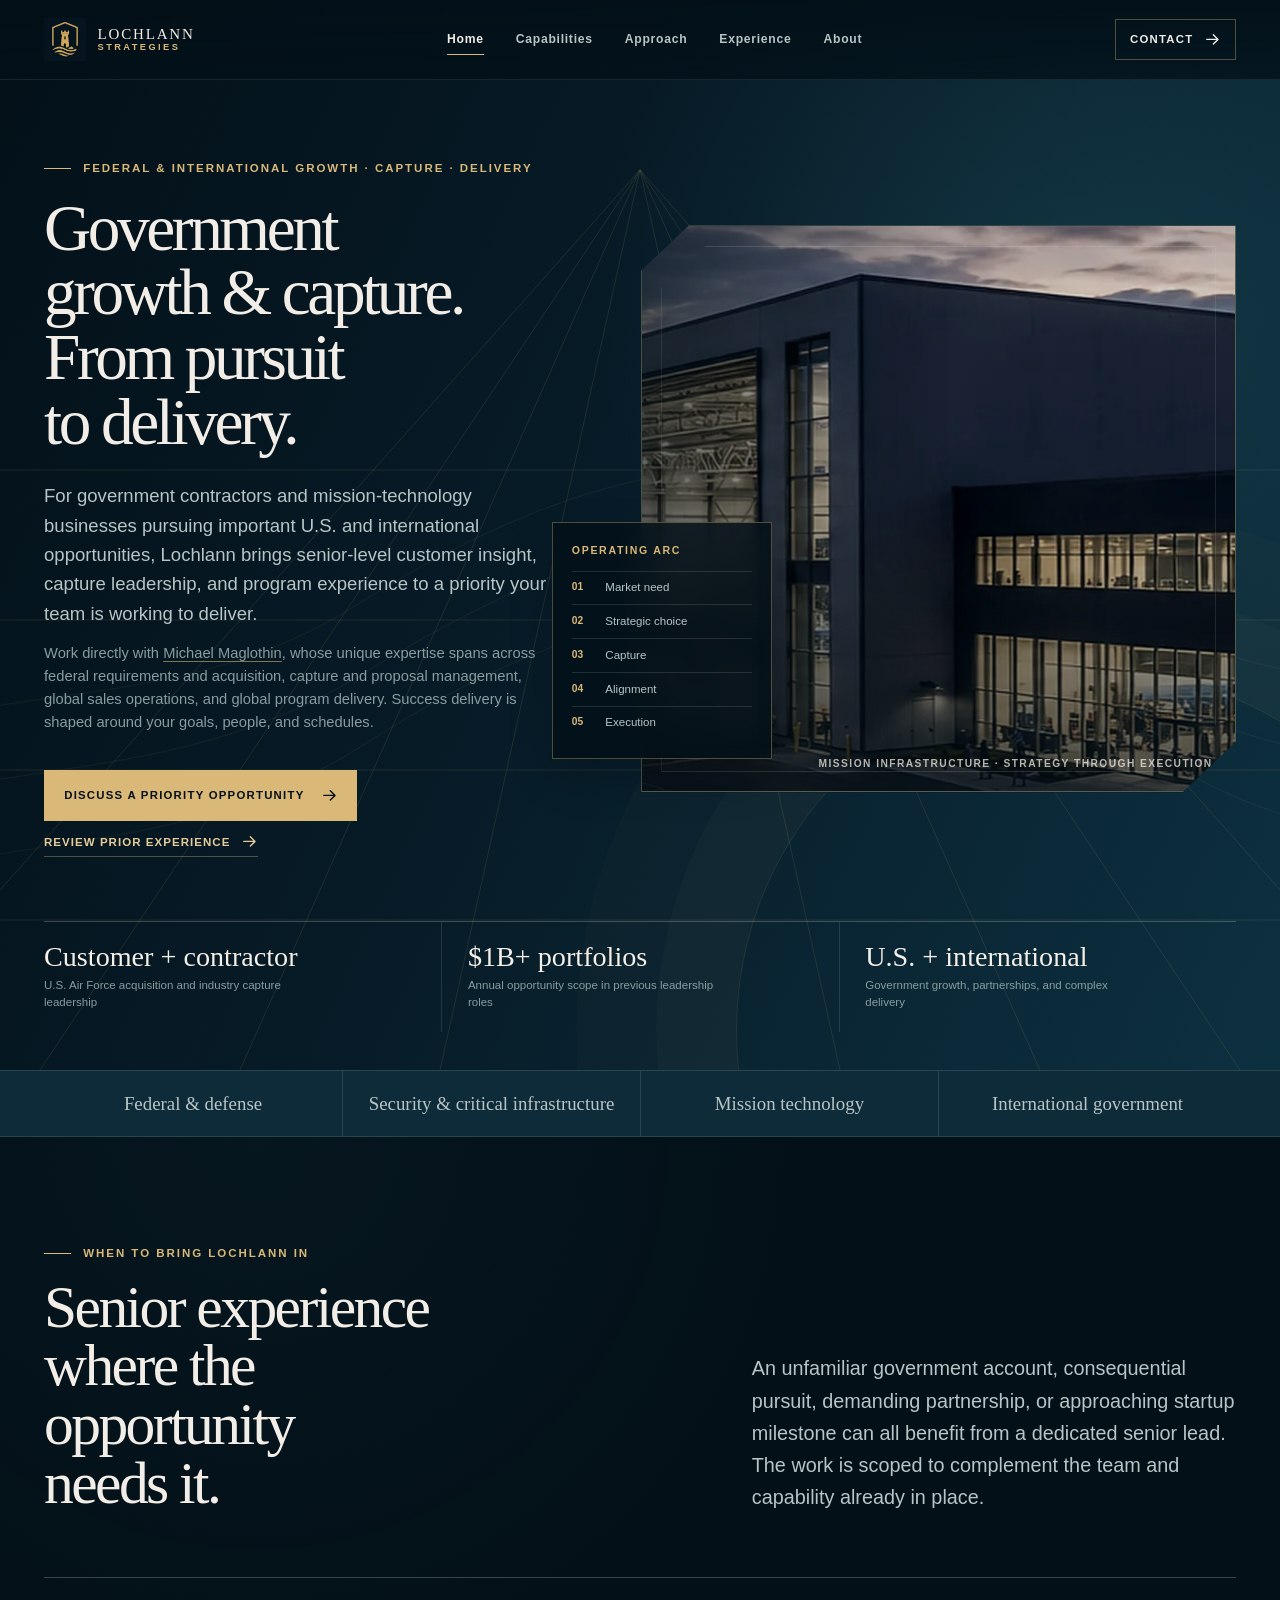
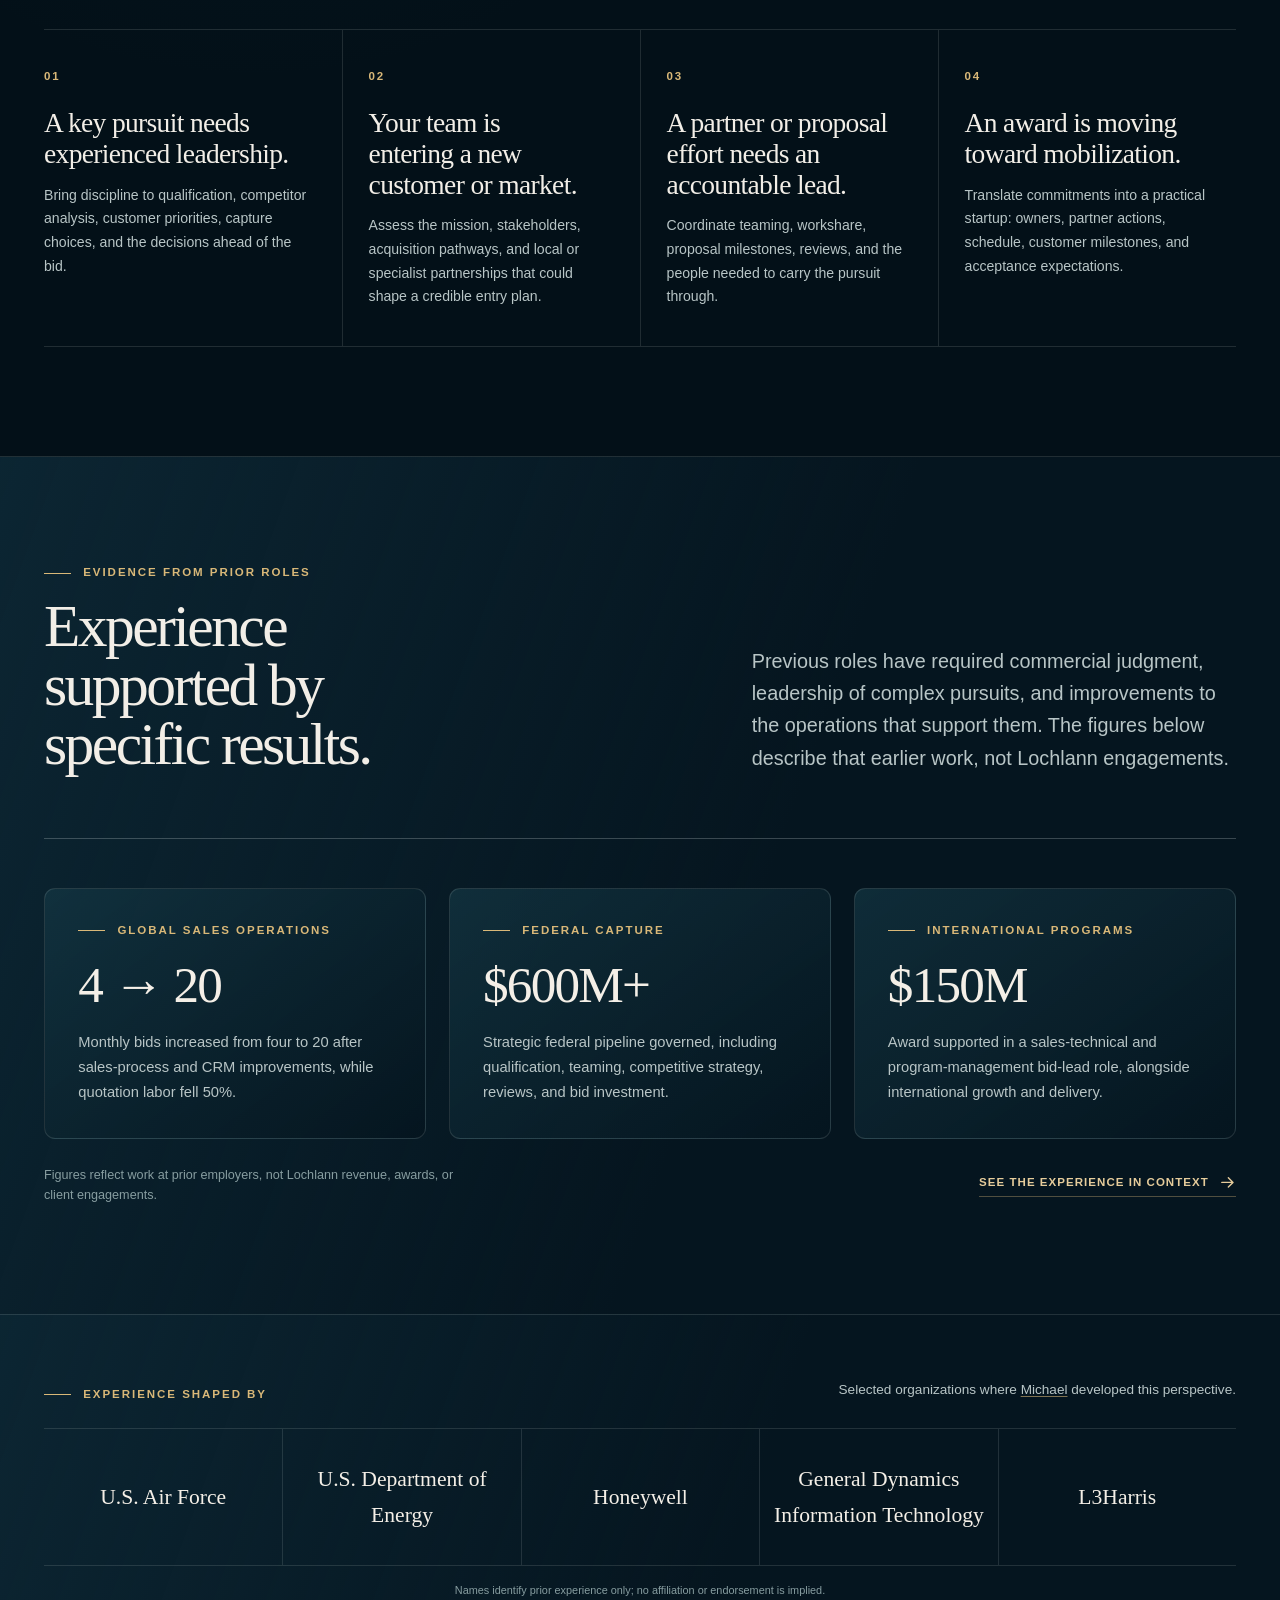
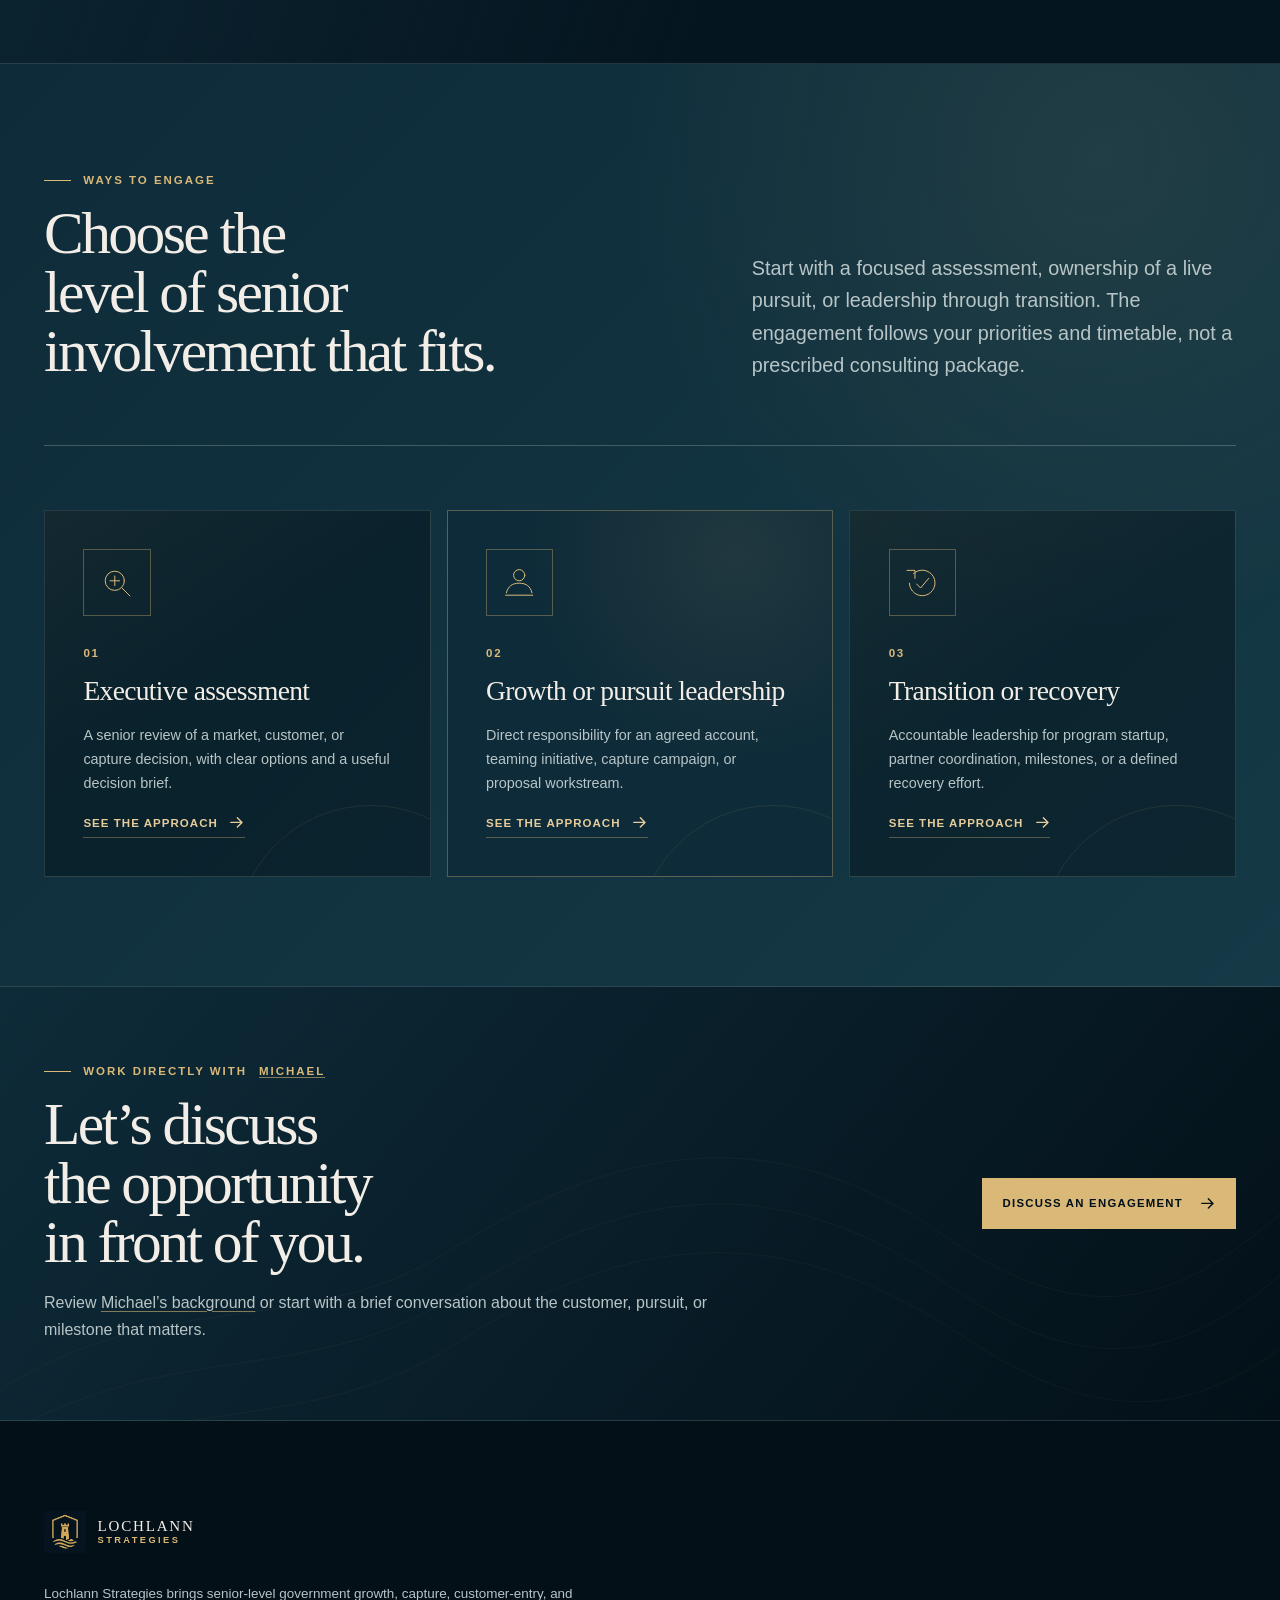
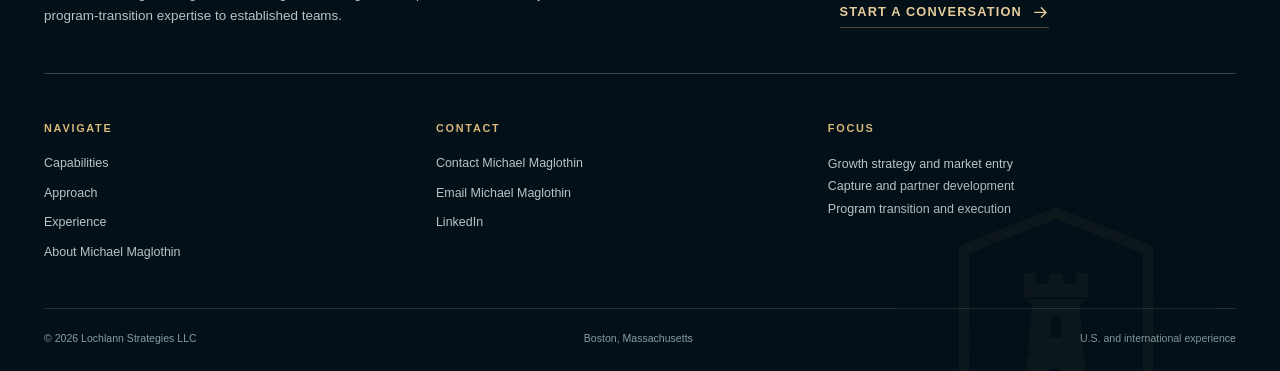
==== index.html @ 937b629e "Update homepage global delivery statement" ====
<!doctype html>
    <html class="no-js" lang="en">
    <head>
      <meta charset="utf-8"/>
      <meta content="width=device-width, initial-scale=1" name="viewport"/>
      <script>document.documentElement.classList.replace('no-js', 'js');</script>
      <title>Government Growth &amp; Capture Leadership | Lochlann Strategies</title>
      <meta content="Senior-level growth, capture, teaming and program-transition leadership for government contractors. Work directly with Michael Maglothin." name="description"/>
      <meta content="index, follow, max-image-preview:large" name="robots"/>
      <meta content="Michael J. Maglothin" name="author"/>
      <meta content="#06131d" name="theme-color"/>
      <meta content="dark" name="color-scheme"/>
      <link href="https://lochlannstrategies.com/" rel="canonical"/>
      <link as="image" href="assets/mission-facility-campus-v16-1.webp" imagesrcset="assets/mission-facility-campus-v17-2-mobile.webp 960w, assets/mission-facility-campus-v16-1.webp 1800w" imagesizes="(max-width: 700px) 100vw, 50vw" rel="preload"/>
      <meta content="website" property="og:type"/>
      <meta content="Lochlann Strategies" property="og:site_name"/>
      <meta content="Government Growth &amp; Capture Leadership | Lochlann Strategies" property="og:title"/>
      <meta content="Senior-level growth, capture, teaming and program-transition leadership for government contractors. Work directly with Michael Maglothin." property="og:description"/>
      <meta content="https://lochlannstrategies.com/" property="og:url"/>
      <meta content="https://lochlannstrategies.com/assets/lochlann-share-preview-v17-2.jpg" property="og:image"/>
      <meta content="Lochlann Strategies brand preview with the message: Choose the right work. Win it. Deliver it." property="og:image:alt"/>
      <meta content="1200" property="og:image:width"/>
      <meta content="630" property="og:image:height"/>

      <meta content="summary_large_image" name="twitter:card"/>
      <meta content="Government Growth &amp; Capture Leadership | Lochlann Strategies" name="twitter:title"/>
      <meta content="Senior-level growth, capture, teaming and program-transition leadership for government contractors. Work directly with Michael Maglothin." name="twitter:description"/>
      <meta content="https://lochlannstrategies.com/assets/lochlann-share-preview-v17-2.jpg" name="twitter:image"/>
      <meta content="Lochlann Strategies brand preview with the message: Choose the right work. Win it. Deliver it." name="twitter:image:alt"/>
      <link href="/assets/lochlann-favicon.ico" rel="icon" sizes="16x16 32x32 48x48 64x64 128x128 256x256" type="image/x-icon"/>
      <link href="/assets/lochlann-favicon-32.png" rel="icon" sizes="32x32" type="image/png"/>
      <link href="/assets/lochlann-favicon.png" rel="icon" sizes="96x96" type="image/png"/>
      <link href="/assets/lochlann-apple-touch-icon.png" rel="apple-touch-icon" sizes="180x180"/>
      <link href="site.webmanifest" rel="manifest"/>
      <link href="assets/lochlann-v17.2.2.css?v=17.2.2" rel="stylesheet"/>
      <link href="assets/lochlann-v17.4.0.css?v=17.4.2" rel="stylesheet"/>
      <link href="assets/lochlann-marketing-audit-20261010.css?v=1" rel="stylesheet"/>
      <script defer src="assets/lochlann-v17.4.0.js?v=17.4.0"></script>
      <script type="application/ld+json">
{
  "@context": "https://schema.org",
  "@graph": [
    {
      "@type": "ProfessionalService",
      "@id": "https://lochlannstrategies.com/#organization",
      "name": "Lochlann Strategies LLC",
      "alternateName": "Lochlann Strategies",
      "description": "Hands-on growth, capture, customer-entry, teaming, and program transition support for federal and international opportunities.",
      "url": "https://lochlannstrategies.com/",
      "logo": {
        "@type": "ImageObject",
        "url": "https://lochlannstrategies.com/assets/lochlann-emblem-dark.png",
        "width": 1024,
        "height": 1024
      },
      "email": "michael@lochlannstrategies.com",
      "founder": {
        "@id": "https://lochlannstrategies.com/about.html#person"
      },
      "address": {
        "@type": "PostalAddress",
        "addressLocality": "Boston",
        "addressRegion": "MA",
        "addressCountry": "US"
      },
      "areaServed": [
        {
          "@type": "Country",
          "name": "United States"
        },
        {
          "@type": "Place",
          "name": "International"
        }
      ],
      "knowsAbout": [
        "Growth strategy and operations",
        "Global sales operations and CRM governance",
        "Federal, defense, and security markets",
        "Capture management",
        "Partnerships and route-to-market",
        "Market and customer entry",
        "Complex program execution",
        "International business and delivery"
      ]
    },
    {
      "@type": "WebSite",
      "@id": "https://lochlannstrategies.com/#website",
      "url": "https://lochlannstrategies.com/",
      "name": "Lochlann Strategies",
      "publisher": {
        "@id": "https://lochlannstrategies.com/#organization"
      },
      "inLanguage": "en-US"
    },
    {
      "@type": "Person",
      "@id": "https://lochlannstrategies.com/about.html#person",
      "name": "Michael J. Maglothin",
      "alternateName": "Michael Maglothin",
      "jobTitle": "Founder & Principal",
      "description": "Government-customer and industry leader in growth strategy, capture, partnerships, global sales operations, and complex-program delivery.",
      "url": "https://lochlannstrategies.com/about.html",
      "worksFor": {
        "@id": "https://lochlannstrategies.com/#organization"
      },
      "sameAs": [
        "https://www.linkedin.com/in/maglothinm"
      ],
      "knowsAbout": [
        "Government requirements and acquisition",
        "Federal growth and capture",
        "Enterprise sales operations",
        "Salesforce and ERP integration",
        "Partner ecosystems",
        "AI-enabled operational technology",
        "Cloud and FedRAMP planning",
        "Complex program execution",
        "International business and delivery"
      ]
    },
    {
      "@type": "WebPage",
      "@id": "https://lochlannstrategies.com/#webpage",
      "url": "https://lochlannstrategies.com/",
      "name": "Government Growth & Capture Leadership | Lochlann Strategies",
      "description": "Senior-level growth, capture, teaming and program-transition leadership for government contractors. Work directly with Michael Maglothin.",
      "isPartOf": {
        "@id": "https://lochlannstrategies.com/#website"
      },
      "about": {
        "@id": "https://lochlannstrategies.com/#organization"
      },
      "dateModified": "2026-10-10T13:58:50Z",
      "inLanguage": "en-US"
    }
  ]
}
      </script>
    </head>
<body class="page-home" data-page="home">
<a class="skip-link" href="#main">Skip to content</a>
<header class="site-header" data-site-header="">
  <div aria-hidden="true" class="scroll-progress" data-scroll-progress=""></div>
  <div class="container header-inner">
    <a aria-label="Lochlann Strategies home" class="brand" href="index.html">
      <img alt="" height="46" src="assets/lochlann-emblem-dark.webp" width="46"/>
      <span class="brand-text"><strong>Lochlann</strong><small>Strategies</small></span>
    </a>
    <nav aria-label="Primary navigation" class="desktop-nav"><a aria-current="page" href="index.html">Home</a><a href="services.html">Capabilities</a><a href="engagements.html">Approach</a><a href="experience.html">Experience</a><a href="about.html">About</a></nav>
    <a class="header-contact" href="contact.html"><span>Contact</span><svg aria-hidden="true" class="icon-arrow" viewBox="0 0 18 18"><path d="M3 9h11M10 4l5 5-5 5"></path></svg></a>
    <button aria-controls="mobile-menu" aria-expanded="false" aria-label="Open navigation" class="menu-toggle" data-menu-toggle="" type="button">
      <span class="menu-line"></span><span class="menu-line"></span>
    </button>
  </div>
</header>
<div aria-label="Site navigation" aria-modal="true" class="mobile-drawer" data-mobile-menu="" hidden="" id="mobile-menu" role="dialog">
  <div class="container mobile-drawer-inner">
    <p class="mobile-kicker">Growth strategy · Capture · Execution</p>
    <nav aria-label="Mobile navigation" class="mobile-nav"><a aria-current="page" href="index.html"><span class="mobile-nav-index">01</span><span>Home</span><svg aria-hidden="true" class="icon-arrow" viewBox="0 0 18 18"><path d="M3 9h11M10 4l5 5-5 5"></path></svg></a><a href="services.html"><span class="mobile-nav-index">02</span><span>Capabilities</span><svg aria-hidden="true" class="icon-arrow" viewBox="0 0 18 18"><path d="M3 9h11M10 4l5 5-5 5"></path></svg></a><a href="engagements.html"><span class="mobile-nav-index">03</span><span>Approach</span><svg aria-hidden="true" class="icon-arrow" viewBox="0 0 18 18"><path d="M3 9h11M10 4l5 5-5 5"></path></svg></a><a href="experience.html"><span class="mobile-nav-index">04</span><span>Experience</span><svg aria-hidden="true" class="icon-arrow" viewBox="0 0 18 18"><path d="M3 9h11M10 4l5 5-5 5"></path></svg></a><a href="about.html"><span class="mobile-nav-index">05</span><span>About</span><svg aria-hidden="true" class="icon-arrow" viewBox="0 0 18 18"><path d="M3 9h11M10 4l5 5-5 5"></path></svg></a><a href="contact.html"><span class="mobile-nav-index">06</span><span>Contact</span><svg aria-hidden="true" class="icon-arrow" viewBox="0 0 18 18"><path d="M3 9h11M10 4l5 5-5 5"></path></svg></a></nav>
    <div class="mobile-contact">
      <a href="mailto:michael@lochlannstrategies.com">michael@lochlannstrategies.com</a>
      <span>Boston, Massachusetts</span>
    </div>
  </div>
</div>
<main id="main">
  <section class="hero-home">
    <div aria-hidden="true" class="hero-grid-field"></div>
    <div aria-hidden="true" class="hero-contours"></div>
    <div class="container hero-home-inner">
      <div class="hero-home-copy" data-reveal="">
        <p class="eyebrow">Federal &amp; international growth · Capture · Delivery</p>
        <h1>Government growth &amp; capture.<span>From pursuit to delivery.</span></h1>
        <p class="hero-lead">For government contractors and mission-technology businesses pursuing important U.S. and international opportunities, Lochlann brings senior-level customer insight, capture leadership, and program experience to a priority your team is working to deliver.</p>
        <p class="hero-principal">Work directly with <a class="person-mention" href="about.html">Michael Maglothin</a>, whose unique expertise spans across federal requirements and acquisition, capture and proposal management, global sales operations, and global program delivery. Success delivery is shaped around your goals, people, and schedules.</p>
        <div class="hero-actions"><a class="button" href="contact.html"><span>Discuss a priority opportunity</span><svg aria-hidden="true" class="icon-arrow" viewBox="0 0 18 18"><path d="M3 9h11M10 4l5 5-5 5"></path></svg></a><a class="text-link" href="experience.html">Review prior experience <svg aria-hidden="true" class="icon-arrow" viewBox="0 0 18 18"><path d="M3 9h11M10 4l5 5-5 5"></path></svg></a></div>
      </div>
      <div class="hero-visual" data-hero-visual="" data-reveal="right">
        <figure class="hero-image-frame">
          <img alt="Secure mission facility campus at dusk" decoding="async" fetchpriority="high" height="1125" sizes="(max-width: 700px) 100vw, 50vw" src="assets/mission-facility-campus-v16-1.webp" srcset="assets/mission-facility-campus-v17-2-mobile.webp 960w, assets/mission-facility-campus-v16-1.webp 1800w" width="1800"/>
          <div aria-hidden="true" class="hero-image-wash"></div>
          <figcaption>Mission infrastructure · strategy through execution</figcaption>
        </figure>
        <aside aria-label="Operating arc" class="operating-arc"><p>Operating arc</p><ol><li><span>01</span>Market need</li><li><span>02</span>Strategic choice</li><li><span>03</span>Capture</li><li><span>04</span>Alignment</li><li><span>05</span>Execution</li></ol></aside>
      </div>
      <div aria-label="Selected prior-role experience" class="hero-proof-strip" data-reveal="">
        <article><strong>Customer + contractor</strong><span>U.S. Air Force acquisition and industry capture leadership</span></article>
        <article><strong>$1B+ portfolios</strong><span>Annual opportunity scope in previous leadership roles</span></article>
        <article><strong>U.S. + international</strong><span>Government growth, partnerships, and complex delivery</span></article>
      </div>
    </div>
  </section>

  <section aria-label="Relevant markets" class="orientation-band"><div class="container"><span>Federal &amp; defense</span><span>Security &amp; critical infrastructure</span><span>Mission technology</span><span>International government</span></div></section>

  <section class="section operating-section surface-deep">
    <div class="container">
      <div class="section-intro" data-reveal=""><div><p class="eyebrow">When to bring Lochlann in</p><h2>Senior experience where the opportunity needs it.</h2></div><p class="lead">An unfamiliar government account, consequential pursuit, demanding partnership, or approaching startup milestone can all benefit from a dedicated senior lead. The work is scoped to complement the team and capability already in place.</p></div>
      <div class="operating-steps">
        <article data-reveal=""><span class="index">01</span><h3>A key pursuit needs experienced leadership.</h3><p>Bring discipline to qualification, competitor analysis, customer priorities, capture choices, and the decisions ahead of the bid.</p></article>
        <article data-reveal=""><span class="index">02</span><h3>Your team is entering a new customer or market.</h3><p>Assess the mission, stakeholders, acquisition pathways, and local or specialist partnerships that could shape a credible entry plan.</p></article>
        <article data-reveal=""><span class="index">03</span><h3>A partner or proposal effort needs an accountable lead.</h3><p>Coordinate teaming, workshare, proposal milestones, reviews, and the people needed to carry the pursuit through.</p></article>
        <article data-reveal=""><span class="index">04</span><h3>An award is moving toward mobilization.</h3><p>Translate commitments into a practical startup: owners, partner actions, schedule, customer milestones, and acceptance expectations.</p></article>
      </div>
    </div>
  </section>

  


  <section class="section home-evidence-section surface-ink" aria-labelledby="home-evidence-heading">
    <div class="container">
      <div class="section-intro" data-reveal="">
        <div><p class="eyebrow">Evidence from prior roles</p><h2 id="home-evidence-heading">Experience supported by specific results.</h2></div>
        <p class="lead">Previous roles have required commercial judgment, leadership of complex pursuits, and improvements to the operations that support them. The figures below describe that earlier work, not Lochlann engagements.</p>
      </div>
      <div class="home-evidence-grid">
        <article class="home-evidence-card" data-reveal=""><p class="eyebrow">Global sales operations</p><strong>4 → 20</strong><p>Monthly bids increased from four to 20 after sales-process and CRM improvements, while quotation labor fell 50%.</p></article>
        <article class="home-evidence-card" data-reveal=""><p class="eyebrow">Federal capture</p><strong>$600M+</strong><p>Strategic federal pipeline governed, including qualification, teaming, competitive strategy, reviews, and bid investment.</p></article>
        <article class="home-evidence-card" data-reveal=""><p class="eyebrow">International programs</p><strong>$150M</strong><p>Award supported in a sales-technical and program-management bid-lead role, alongside international growth and delivery.</p></article>
      </div>
      <div class="home-evidence-footer"><p class="home-evidence-note">Figures reflect work at prior employers, not Lochlann revenue, awards, or client engagements.</p><a class="text-link" href="experience.html#career-evidence">See the experience in context <svg aria-hidden="true" class="icon-arrow" viewBox="0 0 18 18"><path d="M3 9h11M10 4l5 5-5 5"></path></svg></a></div>
    </div>
  </section>

  <section class="credential-section surface-ink">
    <div class="container" data-reveal=""><div class="credential-heading"><p class="eyebrow">Experience shaped by</p><p>Selected organizations where <a class="person-mention" href="about.html">Michael</a> developed this perspective.</p></div><ul aria-label="Selected organizations from Michael Maglothin’s experience" class="credential-list"><li>U.S. Air Force</li><li>U.S. Department of Energy</li><li>Honeywell</li><li>General Dynamics Information Technology</li><li>L3Harris</li></ul><p class="credential-note">Names identify prior experience only; no affiliation or endorsement is implied.</p></div>
  </section>

  <section class="section surface-slate">
    <div class="container">
      <div class="section-intro section-intro-wide" data-reveal=""><div><p class="eyebrow">Ways to engage</p><h2>Choose the level of senior involvement that fits.</h2></div><p class="lead">Start with a focused assessment, ownership of a live pursuit, or leadership through transition. The engagement follows your priorities and timetable, not a prescribed consulting package.</p></div>
      <div class="engagement-card-grid">
        <article class="engagement-card" data-reveal=""><div class="engagement-icon"><svg aria-hidden="true" viewBox="0 0 48 48"><circle cx="21" cy="21" r="12"></circle><path d="M30 30l10 10M15 21h12M21 15v12"></path></svg></div><span class="index">01</span><h3>Executive assessment</h3><p>A senior review of a market, customer, or capture decision, with clear options and a useful decision brief.</p><a class="text-link" href="engagements.html#engagement-modes">See the approach <svg aria-hidden="true" class="icon-arrow" viewBox="0 0 18 18"><path d="M3 9h11M10 4l5 5-5 5"></path></svg></a></article>
        <article class="engagement-card engagement-card-featured" data-reveal=""><div class="engagement-icon"><svg aria-hidden="true" viewBox="0 0 48 48"><path d="M8 36c2-8 7-12 16-12s14 4 16 12"></path><circle cx="24" cy="14" r="7"></circle><path d="M7 39h34"></path></svg></div><span class="index">02</span><h3>Growth or pursuit leadership</h3><p>Direct responsibility for an agreed account, teaming initiative, capture campaign, or proposal workstream.</p><a class="text-link" href="engagements.html#engagement-modes">See the approach <svg aria-hidden="true" class="icon-arrow" viewBox="0 0 18 18"><path d="M3 9h11M10 4l5 5-5 5"></path></svg></a></article>
        <article class="engagement-card" data-reveal=""><div class="engagement-icon"><svg aria-hidden="true" viewBox="0 0 48 48"><path d="M8 24a16 16 0 1 0 5-12"></path><path d="M5 8h10v10"></path><path d="M17 25l5 5 10-12"></path></svg></div><span class="index">03</span><h3>Transition or recovery</h3><p>Accountable leadership for program startup, partner coordination, milestones, or a defined recovery effort.</p><a class="text-link" href="engagements.html#engagement-modes">See the approach <svg aria-hidden="true" class="icon-arrow" viewBox="0 0 18 18"><path d="M3 9h11M10 4l5 5-5 5"></path></svg></a></article>
      </div>
    </div>
  </section>

  <section class="cta cta-cinematic"><div aria-hidden="true" class="cta-contours"></div><div class="container cta-inner" data-reveal=""><div><p class="eyebrow">Work directly with <a class="person-mention" href="about.html">Michael</a></p><h2>Let’s discuss the opportunity in front of you.</h2><p>Review <a class="person-mention" href="about.html#executive-background">Michael’s background</a> or start with a brief conversation about the customer, pursuit, or milestone that matters.</p></div><a class="button" href="contact.html"><span>Discuss an engagement</span><svg aria-hidden="true" class="icon-arrow" viewBox="0 0 18 18"><path d="M3 9h11M10 4l5 5-5 5"></path></svg></a></div></section>
</main>
<footer class="site-footer">
  <div aria-hidden="true" class="footer-watermark"><img alt="" height="320" src="assets/lochlann-emblem-dark.webp" width="320"/></div>
  <div class="container">
    <div class="footer-top">
      <div class="footer-intro">
        <a aria-label="Lochlann Strategies home" class="brand" href="index.html"><img alt="" height="46" src="assets/lochlann-emblem-dark.webp" width="46"/><span class="brand-text"><strong>Lochlann</strong><small>Strategies</small></span></a>
        <p>Lochlann Strategies brings senior-level government growth, capture, customer-entry, and program-transition expertise to established teams.</p>
      </div>
      <a class="text-link text-link-large" href="contact.html">Start a conversation <svg aria-hidden="true" class="icon-arrow" viewBox="0 0 18 18"><path d="M3 9h11M10 4l5 5-5 5"></path></svg></a>
    </div>
    <div class="footer-grid">
      <div><p class="footer-heading">Navigate</p><nav aria-label="Footer navigation" class="footer-nav"><a href="services.html">Capabilities</a><a href="engagements.html">Approach</a><a href="experience.html">Experience</a><a href="about.html">About Michael Maglothin</a></nav></div>
      <div><p class="footer-heading">Contact</p><nav aria-label="Contact links" class="footer-nav"><a href="contact.html">Contact Michael Maglothin</a><a href="mailto:michael@lochlannstrategies.com">Email Michael Maglothin</a><a href="https://www.linkedin.com/in/maglothinm" rel="noopener noreferrer">LinkedIn</a></nav></div>
      <div class="footer-positioning"><p class="footer-heading">Focus</p><p>Growth strategy and market entry<br/>Capture and partner development<br/>Program transition and execution</p></div>
    </div>
    <div class="footer-bottom"><span>© <span data-current-year="">2026</span> Lochlann Strategies LLC</span><span>Boston, Massachusetts</span><span>U.S. and international experience</span></div>
  </div>
</footer>

</body>
</html>
---- assets/lochlann-v17.2.2.css ----
/* ==========================================================================
   Lochlann Strategies — v17.2.2
   Company-first Home hero hierarchy, more concise principal proof, and tighter
   mobile entry spacing on the v17.2.1 value-filter baseline.
   ========================================================================== */

/* --------------------------------------------------------------------------
   1. Design tokens
   -------------------------------------------------------------------------- */
:root {
  color-scheme: dark;

  --ink-1000: #031018;
  --ink-975: #05151f;
  --navy-950: #071c28;
  --navy-925: #0a2330;
  --navy-900: #0e2b39;
  --navy-850: #153946;
  --slate-800: #1b4652;
  --slate-700: #285762;

  --gold-700: #a9824b;
  --gold-600: #c29b60;
  --gold-500: #d9b878;
  --gold-400: #e6cc9b;

  --ivory: #f4efe7;
  --text: #f2eee7;
  --muted: #b8c5c6;
  --muted-2: #879da0;

  --line: rgba(226, 235, 232, 0.13);
  --line-strong: rgba(226, 235, 232, 0.24);
  --gold-line: rgba(217, 184, 120, 0.36);

  --display: "Iowan Old Style", "Palatino Linotype", Palatino, Georgia, serif;
  --body: -apple-system, BlinkMacSystemFont, "Segoe UI", Helvetica, Arial, sans-serif;

  --container: 80rem;
  --gutter: clamp(1.25rem, 4vw, 2.75rem);
  --header-height: 5rem;
  --section-space: clamp(5rem, 8.5vw, 8.75rem);
  --section-space-small: clamp(3.8rem, 6vw, 6rem);

  --radius-small: 0.35rem;
  --radius: 0.7rem;
  --radius-large: 1.15rem;

  --shadow-small: 0 18px 40px rgba(0, 0, 0, 0.2);
  --shadow: 0 35px 90px rgba(0, 0, 0, 0.36);
  --ease-out: cubic-bezier(0.22, 1, 0.36, 1);
  --transition: 220ms var(--ease-out);
}

/* --------------------------------------------------------------------------
   2. Base, reset, and typography
   -------------------------------------------------------------------------- */
*,
*::before,
*::after {
  box-sizing: border-box;
}

html {
  min-width: 0;
  overflow-x: hidden;
  scroll-behavior: smooth;
  scroll-padding-top: calc(var(--header-height) + 1rem);
  -webkit-text-size-adjust: 100%;
}

body {
  margin: 0;
  min-width: 0;
  overflow-x: hidden;
  background:
    radial-gradient(circle at 75% 10%, rgba(39, 87, 98, 0.13), transparent 34rem),
    var(--ink-1000);
  color: var(--text);
  font-family: var(--body);
  font-size: 1rem;
  line-height: 1.68;
  text-rendering: optimizeLegibility;
  -webkit-font-smoothing: antialiased;
}

body.menu-open {
  overflow: hidden;
}

main {
  display: block;
  min-width: 0;
}

img,
svg,
picture {
  display: block;
  max-width: 100%;
}

img,
svg {
  height: auto;
}

figure,
blockquote,
p,
ul,
ol,
dl {
  margin: 0;
}

ul,
ol {
  padding: 0;
}

a {
  color: inherit;
}

button,
input,
textarea,
select {
  font: inherit;
}

button {
  color: inherit;
}

h1,
h2,
h3,
h4 {
  margin: 0;
  color: var(--text);
  font-family: var(--display);
  font-weight: 500;
  text-wrap: balance;
}

h1 {
  font-size: clamp(3.65rem, 7.1vw, 7.4rem);
  line-height: 0.92;
  letter-spacing: -0.052em;
}

h2 {
  font-size: clamp(2.55rem, 4.65vw, 4.8rem);
  line-height: 0.99;
  letter-spacing: -0.043em;
}

h3 {
  font-size: clamp(1.45rem, 2.15vw, 2rem);
  line-height: 1.12;
  letter-spacing: -0.024em;
}

::selection {
  background: var(--gold-400);
  color: var(--ink-1000);
}

:focus-visible {
  outline: 3px solid var(--gold-500);
  outline-offset: 4px;
}

[hidden] {
  display: none !important;
}

.container {
  width: min(var(--container), calc(100% - (2 * var(--gutter))));
  min-width: 0;
  margin-inline: auto;
}

.eyebrow {
  display: flex;
  align-items: center;
  gap: 0.75rem;
  color: var(--gold-500);
  font-size: 0.72rem;
  font-weight: 800;
  letter-spacing: 0.17em;
  line-height: 1.35;
  text-transform: uppercase;
}

.eyebrow::before {
  width: 1.7rem;
  height: 1px;
  flex: 0 0 auto;
  background: currentColor;
  content: "";
}

.lead {
  color: var(--muted);
  font-size: clamp(1.1rem, 1.55vw, 1.32rem);
  line-height: 1.62;
}

.small-note {
  color: var(--muted-2);
  font-size: 0.78rem;
  line-height: 1.55;
}

.index {
  color: var(--gold-500);
  font-size: 0.72rem;
  font-weight: 800;
  letter-spacing: 0.15em;
  line-height: 1;
}

.card-kicker {
  color: var(--gold-500);
  font-size: 0.72rem;
  font-weight: 780;
  letter-spacing: 0.14em;
  text-transform: uppercase;
}

.skip-link {
  position: fixed;
  z-index: 1000;
  top: 0.7rem;
  left: 0.7rem;
  transform: translateY(-170%);
  padding: 0.75rem 1rem;
  background: var(--ivory);
  color: var(--ink-1000);
  font-size: 0.82rem;
  font-weight: 800;
  text-decoration: none;
  transition: transform var(--transition);
}

.skip-link:focus {
  transform: translateY(0);
}

/* --------------------------------------------------------------------------
   3. Fixed header and navigation
   -------------------------------------------------------------------------- */
.site-header {
  position: fixed;
  z-index: 900;
  inset: 0 0 auto;
  height: var(--header-height);
  border-bottom: 1px solid rgba(226, 235, 232, 0.1);
  background: linear-gradient(180deg, rgba(3, 16, 24, 0.94), rgba(3, 16, 24, 0.76));
  backdrop-filter: blur(18px) saturate(1.15);
  -webkit-backdrop-filter: blur(18px) saturate(1.15);
  transition:
    background 260ms ease,
    box-shadow 260ms ease,
    border-color 260ms ease;
}

.site-header.is-scrolled,
body.menu-open .site-header {
  border-bottom-color: var(--line);
  background: rgba(3, 16, 24, 0.94);
  box-shadow: 0 12px 35px rgba(0, 0, 0, 0.24);
}

.scroll-progress {
  position: absolute;
  z-index: 2;
  top: 0;
  left: 0;
  width: var(--scroll-progress, 0%);
  height: 2px;
  background: linear-gradient(90deg, var(--gold-700), var(--gold-400));
  pointer-events: none;
}

.header-inner {
  display: grid;
  grid-template-columns: auto 1fr auto;
  gap: clamp(1.3rem, 3vw, 3rem);
  align-items: center;
  height: 100%;
}

.brand {
  display: inline-flex;
  min-width: 0;
  align-items: center;
  gap: 0.7rem;
  color: var(--text);
  text-decoration: none;
}

.brand img {
  width: 2.65rem;
  height: 2.65rem;
  object-fit: contain;
  transition: transform 420ms var(--ease-out);
}

.brand:hover img {
  transform: rotate(-4deg) scale(1.045);
}

.brand-text {
  display: grid;
  gap: 0.08rem;
  line-height: 1;
  text-transform: uppercase;
}

.brand-text strong {
  font-family: var(--display);
  font-size: 0.94rem;
  font-weight: 500;
  letter-spacing: 0.12em;
}

.brand-text small {
  color: var(--gold-500);
  font-size: 0.64rem;
  font-weight: 760;
  letter-spacing: 0.26em;
}

.desktop-nav {
  display: flex;
  justify-self: center;
  align-items: center;
  gap: clamp(1.05rem, 2.5vw, 2.25rem);
}

.desktop-nav a {
  position: relative;
  padding-block: 0.55rem;
  color: var(--muted);
  font-size: 0.76rem;
  font-weight: 690;
  letter-spacing: 0.06em;
  text-decoration: none;
  transition: color var(--transition);
}

.desktop-nav a::after {
  position: absolute;
  right: 0;
  bottom: 0.25rem;
  left: 0;
  height: 1px;
  transform: scaleX(0);
  transform-origin: right;
  background: var(--gold-500);
  content: "";
  transition: transform 280ms var(--ease-out);
}

.desktop-nav a:hover,
.desktop-nav a[aria-current="page"] {
  color: var(--text);
}

.desktop-nav a:hover::after,
.desktop-nav a[aria-current="page"]::after {
  transform: scaleX(1);
  transform-origin: left;
}

.header-contact {
  display: inline-flex;
  min-height: 2.4rem;
  align-items: center;
  justify-content: center;
  gap: 0.65rem;
  padding: 0.6rem 0.9rem;
  border: 1px solid var(--gold-line);
  color: var(--text);
  font-size: 0.71rem;
  font-weight: 800;
  letter-spacing: 0.11em;
  text-decoration: none;
  text-transform: uppercase;
  transition:
    background var(--transition),
    border-color var(--transition),
    color var(--transition);
}

.header-contact:hover,
.header-contact[aria-current="page"] {
  border-color: var(--gold-500);
  background: var(--gold-500);
  color: var(--ink-1000);
}

.icon-arrow {
  width: 1.05rem;
  height: 1.05rem;
  flex: 0 0 auto;
  fill: none;
  stroke: currentColor;
  stroke-linecap: round;
  stroke-linejoin: round;
  stroke-width: 1.5;
  transition: transform var(--transition);
}

a:hover > .icon-arrow,
a:hover .icon-arrow {
  transform: translateX(0.2rem);
}

.menu-toggle {
  display: none;
  position: relative;
  width: 3rem;
  height: 3rem;
  align-items: center;
  justify-content: center;
  padding: 0;
  border: 1px solid var(--line-strong);
  background: transparent;
  cursor: pointer;
}

.menu-line {
  position: absolute;
  width: 1.2rem;
  height: 1px;
  background: var(--text);
  transition:
    transform 300ms var(--ease-out),
    top 300ms var(--ease-out);
}

.menu-line:first-child {
  top: 1.25rem;
}

.menu-line:last-child {
  top: 1.72rem;
}

.menu-toggle[aria-expanded="true"] .menu-line:first-child {
  top: 1.47rem;
  transform: rotate(45deg);
}

.menu-toggle[aria-expanded="true"] .menu-line:last-child {
  top: 1.47rem;
  transform: rotate(-45deg);
}

.mobile-drawer {
  position: fixed;
  z-index: 899;
  inset: var(--header-height) 0 0;
  overflow-y: auto;
  border-top: 1px solid var(--line);
  background:
    radial-gradient(circle at 85% 15%, rgba(217, 184, 120, 0.1), transparent 25rem),
    url("strategic-contours.svg") center / cover no-repeat,
    rgba(3, 16, 24, 0.985);
  opacity: 0;
  transform: translateY(-0.9rem);
  overscroll-behavior: contain;
  transition:
    opacity 260ms var(--ease-out),
    transform 260ms var(--ease-out);
}

.mobile-drawer.is-open {
  opacity: 1;
  transform: translateY(0);
}

.mobile-drawer-inner {
  display: flex;
  min-height: calc(100svh - var(--header-height));
  flex-direction: column;
  padding-block: clamp(2.2rem, 7vw, 4rem);
}

.mobile-kicker {
  color: var(--gold-500);
  font-size: 0.68rem;
  font-weight: 780;
  letter-spacing: 0.15em;
  text-transform: uppercase;
}

.mobile-nav {
  display: grid;
  margin-top: 1.8rem;
  border-top: 1px solid var(--line);
}

.mobile-nav a {
  display: grid;
  grid-template-columns: 2.2rem 1fr auto;
  gap: 0.8rem;
  align-items: center;
  padding-block: 0.85rem;
  border-bottom: 1px solid var(--line);
  color: var(--text);
  font-family: var(--display);
  font-size: clamp(1.7rem, 7vw, 2.6rem);
  line-height: 1;
  text-decoration: none;
}

.mobile-nav a[aria-current="page"] {
  color: var(--gold-400);
}

.mobile-nav-index {
  color: var(--muted-2);
  font-family: var(--body);
  font-size: 0.66rem;
  font-weight: 780;
  letter-spacing: 0.12em;
}

.mobile-contact {
  display: flex;
  flex-wrap: wrap;
  gap: 0.5rem 1.5rem;
  justify-content: space-between;
  margin-top: auto;
  padding-top: 2rem;
  color: var(--muted);
  font-size: 0.77rem;
}

.mobile-contact a {
  overflow-wrap: anywhere;
  color: var(--text);
}

/* --------------------------------------------------------------------------
   4. Buttons and text links
   -------------------------------------------------------------------------- */
.hero-actions,
.page-hero-actions {
  display: flex;
  flex-wrap: wrap;
  gap: 0.8rem;
  align-items: center;
}

.button {
  position: relative;
  display: inline-flex;
  min-height: 3.15rem;
  align-items: center;
  justify-content: center;
  gap: 1rem;
  overflow: hidden;
  padding: 0.85rem 1.2rem;
  border: 1px solid var(--gold-500);
  background: var(--gold-500);
  color: var(--ink-1000);
  font-size: 0.71rem;
  font-weight: 820;
  letter-spacing: 0.11em;
  line-height: 1.2;
  text-decoration: none;
  text-transform: uppercase;
  transition:
    transform var(--transition),
    box-shadow var(--transition),
    background var(--transition),
    color var(--transition);
}

.button::before {
  position: absolute;
  top: -40%;
  bottom: -40%;
  left: -45%;
  width: 28%;
  transform: skewX(-20deg);
  background: rgba(255, 255, 255, 0.35);
  content: "";
  transition: left 500ms var(--ease-out);
}

.button > * {
  position: relative;
  z-index: 1;
}

.button:hover {
  transform: translateY(-2px);
  box-shadow: 0 16px 35px rgba(0, 0, 0, 0.24);
}

.button:hover::before {
  left: 120%;
}

.button-quiet {
  border-color: var(--line-strong);
  background: rgba(7, 28, 40, 0.32);
  color: var(--text);
  backdrop-filter: blur(8px);
  -webkit-backdrop-filter: blur(8px);
}

.button-quiet:hover {
  border-color: var(--gold-500);
  background: rgba(217, 184, 120, 0.08);
}

.text-link {
  display: inline-flex;
  align-items: center;
  gap: 0.65rem;
  width: fit-content;
  border-bottom: 1px solid var(--gold-line);
  color: var(--gold-400);
  font-size: 0.72rem;
  font-weight: 780;
  letter-spacing: 0.09em;
  line-height: 1.4;
  padding-bottom: 0.35rem;
  text-decoration: none;
  text-transform: uppercase;
  transition:
    border-color var(--transition),
    color var(--transition);
}

.text-link:hover {
  border-color: var(--gold-400);
  color: var(--ivory);
}

.text-link-large {
  font-size: 0.8rem;
}

/* --------------------------------------------------------------------------
   5. Shared surfaces and section framing
   -------------------------------------------------------------------------- */
.section {
  position: relative;
  padding-block: var(--section-space);
  border-bottom: 1px solid var(--line);
}

.surface-deep {
  background:
    radial-gradient(circle at 20% 0%, rgba(27, 70, 82, 0.12), transparent 34rem),
    var(--ink-1000);
}

.surface-navy {
  background:
    linear-gradient(135deg, rgba(15, 43, 57, 0.46), transparent 42%),
    var(--navy-950);
}

.surface-slate {
  background:
    radial-gradient(circle at 86% 10%, rgba(217, 184, 120, 0.08), transparent 30rem),
    linear-gradient(135deg, var(--navy-900), var(--navy-850));
}

.surface-ink {
  background:
    linear-gradient(110deg, rgba(14, 43, 57, 0.74), transparent 58%),
    var(--ink-975);
}

.section-intro {
  display: grid;
  grid-template-columns: minmax(0, 0.9fr) minmax(0, 0.72fr);
  gap: clamp(2.5rem, 8vw, 7rem);
  align-items: end;
  padding-bottom: clamp(2.8rem, 5vw, 4.5rem);
  border-bottom: 1px solid var(--line-strong);
}

.section-intro h2 {
  max-width: 13ch;
  margin-top: 1rem;
}

.section-intro-wide h2 {
  max-width: 18ch;
}

.section-intro > .lead {
  max-width: 39rem;
  justify-self: end;
}

/* --------------------------------------------------------------------------
   6. Home hero
   -------------------------------------------------------------------------- */
.hero-home {
  position: relative;
  min-height: max(48rem, 100svh);
  overflow: hidden;
  padding-top: var(--header-height);
  background:
    radial-gradient(circle at 84% 28%, rgba(44, 99, 111, 0.27), transparent 30rem),
    linear-gradient(115deg, var(--ink-1000) 0%, var(--navy-950) 48%, #0d3040 100%);
}

.hero-grid-field {
  position: absolute;
  inset: var(--header-height) 0 0;
  background: url("perspective-grid.svg") center bottom / min(110rem, 125vw) auto no-repeat;
  opacity: 0.75;
  pointer-events: none;
}

.hero-contours,
.page-hero-contours,
.cta-contours,
.not-found-contours {
  position: absolute;
  inset: 0;
  background: url("strategic-contours.svg") center / cover no-repeat;
  opacity: 0.48;
  pointer-events: none;
}

.hero-home::after {
  position: absolute;
  right: -11rem;
  bottom: -20rem;
  width: 45rem;
  height: 45rem;
  border: 1px solid rgba(217, 184, 120, 0.12);
  border-radius: 50%;
  box-shadow:
    0 0 0 5rem rgba(217, 184, 120, 0.025),
    0 0 0 10rem rgba(217, 184, 120, 0.015);
  content: "";
  pointer-events: none;
}

.hero-home-inner {
  position: relative;
  z-index: 2;
  display: grid;
  min-height: calc(100svh - var(--header-height));
  grid-template-columns: minmax(0, 0.9fr) minmax(0, 1.1fr);
  grid-template-rows: 1fr auto;
  gap: clamp(2.2rem, 5vw, 5.7rem);
  align-items: center;
  padding-top: clamp(4rem, 9vh, 7rem);
  padding-bottom: 2.4rem;
}

.hero-home-copy {
  position: relative;
  z-index: 3;
  min-width: 0;
}

.hero-home-copy h1 {
  max-width: 9.5ch;
  margin-top: 1.2rem;
}

.hero-home-copy h1 span {
  display: block;
}

.hero-lead {
  max-width: 39rem;
  margin-top: 1.7rem;
  color: var(--muted);
  font-size: clamp(1.08rem, 1.45vw, 1.28rem);
  line-height: 1.58;
}

.hero-principal {
  margin-top: 0.85rem;
  color: var(--muted-2);
  font-size: 0.92em;
  line-height: 1.56;
}

.hero-home-copy .hero-actions {
  margin-top: 2.3rem;
}

.hero-visual {
  --pointer-x: 0px;
  --pointer-y: 0px;
  position: relative;
  min-width: 0;
  justify-self: stretch;
  padding-left: clamp(0rem, 2vw, 2rem);
}

.hero-image-frame {
  position: relative;
  height: clamp(31rem, 63vh, 45rem);
  overflow: hidden;
  border: 1px solid rgba(217, 184, 120, 0.36);
  background: var(--navy-900);
  box-shadow: var(--shadow);
  clip-path: polygon(8% 0, 100% 0, 100% 91%, 91% 100%, 0 100%, 0 8%);
  isolation: isolate;
}

.hero-image-frame::before {
  position: absolute;
  z-index: 4;
  inset: 1.2rem;
  border: 1px solid rgba(236, 229, 213, 0.14);
  clip-path: inherit;
  content: "";
  pointer-events: none;
}

.hero-image-frame img {
  width: 100%;
  height: 100%;
  transform: scale(1.06) translate3d(var(--pointer-x), var(--pointer-y), 0);
  object-fit: cover;
  object-position: 48% center;
  filter: saturate(0.78) contrast(1.06) brightness(0.86);
  transition: transform 700ms var(--ease-out);
}

.hero-image-wash {
  position: absolute;
  z-index: 2;
  inset: 0;
  background:
    linear-gradient(90deg, rgba(3, 16, 24, 0.56), transparent 52%),
    linear-gradient(0deg, rgba(3, 16, 24, 0.62), transparent 45%);
  pointer-events: none;
}

.hero-image-frame figcaption,
.page-hero-image figcaption {
  position: absolute;
  z-index: 5;
  right: 1.4rem;
  bottom: 1.2rem;
  color: rgba(244, 239, 231, 0.74);
  font-size: 0.64rem;
  font-weight: 760;
  letter-spacing: 0.14em;
  text-transform: uppercase;
}

.operating-arc {
  position: absolute;
  z-index: 7;
  left: clamp(-6.5rem, -5vw, -3rem);
  bottom: 2.1rem;
  width: 13.8rem;
  padding: 1.15rem 1.2rem;
  border: 1px solid var(--gold-line);
  background: rgba(3, 16, 24, 0.84);
  box-shadow: var(--shadow-small);
  backdrop-filter: blur(14px);
  -webkit-backdrop-filter: blur(14px);
}

.operating-arc > p {
  padding-bottom: 0.7rem;
  border-bottom: 1px solid var(--line);
  color: var(--gold-500);
  font-size: 0.66rem;
  font-weight: 800;
  letter-spacing: 0.16em;
  text-transform: uppercase;
}

.operating-arc ol {
  display: grid;
  list-style: none;
}

.operating-arc li {
  display: grid;
  grid-template-columns: 1.7rem 1fr;
  gap: 0.4rem;
  padding-block: 0.42rem;
  border-bottom: 1px solid var(--line);
  color: var(--muted);
  font-size: 0.72rem;
}

.operating-arc li:last-child {
  border-bottom: 0;
}

.operating-arc li span {
  color: var(--gold-500);
  font-size: 0.64rem;
  font-weight: 800;
}

.hero-proof-strip {
  display: grid;
  grid-column: 1 / -1;
  grid-template-columns: repeat(3, minmax(0, 1fr));
  border-top: 1px solid var(--line-strong);
}

.hero-proof-strip article {
  display: grid;
  gap: 0.35rem;
  min-width: 0;
  padding: 1.25rem clamp(1rem, 2vw, 1.8rem);
  border-left: 1px solid var(--line);
}

.hero-proof-strip article:first-child {
  padding-left: 0;
  border-left: 0;
}

.hero-proof-strip strong {
  color: var(--ivory);
  font-family: var(--display);
  font-size: clamp(1.35rem, 2.2vw, 2rem);
  font-weight: 500;
  line-height: 1.05;
}

.hero-proof-strip span {
  max-width: 16rem;
  color: var(--muted-2);
  font-size: 0.72rem;
  line-height: 1.5;
}

.orientation-band {
  position: relative;
  z-index: 4;
  border-block: 1px solid var(--line);
  background: var(--navy-900);
}

.orientation-band .container {
  display: grid;
  grid-template-columns: repeat(4, 1fr);
}

.orientation-band span {
  padding: 1.05rem 1rem;
  border-left: 1px solid var(--line);
  color: var(--muted);
  font-family: var(--display);
  font-size: clamp(0.92rem, 1.5vw, 1.18rem);
  text-align: center;
}

.orientation-band span:first-child {
  border-left: 0;
}

/* --------------------------------------------------------------------------
   7. Home operating system
   -------------------------------------------------------------------------- */
.operating-section {
  overflow: hidden;
}
.operating-steps {
  display: grid;
  grid-template-columns: repeat(4, minmax(0, 1fr));
  margin-top: clamp(2.2rem, 4vw, 3.4rem);
  border-block: 1px solid var(--line);
}

.operating-steps article {
  position: relative;
  min-width: 0;
  padding: 2rem clamp(1.1rem, 2vw, 1.8rem) 2.3rem;
  border-left: 1px solid var(--line);
}

.operating-steps article:first-child {
  padding-left: 0;
  border-left: 0;
}

.operating-steps article::after {
  position: absolute;
  top: -1px;
  left: 0;
  width: 0;
  height: 2px;
  background: var(--gold-500);
  content: "";
  transition: width 520ms var(--ease-out);
}

.operating-steps article:hover::after {
  width: 100%;
}

.operating-steps h3 {
  margin-top: 1.2rem;
}

.operating-steps p {
  margin-top: 0.85rem;
  color: var(--muted);
  font-size: 0.88rem;
}

/* --------------------------------------------------------------------------
   8. Home mission, credentials, and engagement cards
   -------------------------------------------------------------------------- */
.mission-section {
  overflow: hidden;
}

.mission-stage {
  position: relative;
  display: grid;
  align-items: center;
  min-height: clamp(39rem, 64vw, 53rem);
  overflow: hidden;
  border: 1px solid var(--line-strong);
  box-shadow: var(--shadow);
  clip-path: polygon(0 0, 96% 0, 100% 6%, 100% 100%, 4% 100%, 0 94%);
}

.mission-stage > img {
  position: absolute;
  inset: 0;
  width: 100%;
  height: 100%;
  object-fit: cover;
  filter: saturate(0.72) contrast(1.08) brightness(0.72);
  transition: transform 900ms var(--ease-out);
}

.mission-stage:hover > img {
  transform: scale(1.025);
}

.mission-stage-overlay {
  position: absolute;
  inset: 0;
  background:
    linear-gradient(90deg, rgba(3, 16, 24, 0.94) 0%, rgba(3, 16, 24, 0.74) 45%, rgba(3, 16, 24, 0.18) 78%),
    linear-gradient(0deg, rgba(3, 16, 24, 0.72), transparent 46%);
}

.mission-stage-copy {
  position: relative;
  z-index: 2;
  justify-self: start;
  width: min(39rem, 52%);
  margin-left: clamp(1.5rem, 5vw, 5rem);
  padding-block: 1.5rem;
}

.mission-stage-copy h2 {
  max-width: 12ch;
  margin-top: 1rem;
}

.mission-stage-copy > p:not(.eyebrow) {
  max-width: 36rem;
  margin-top: 1.4rem;
  color: var(--muted);
}

.mission-tags {
  display: grid;
  grid-template-columns: repeat(2, minmax(0, 1fr));
  gap: 0;
  margin-top: 2rem;
  border-top: 1px solid var(--line-strong);
  list-style: none;
}

.mission-tags li {
  padding: 0.78rem 0.8rem 0.78rem 0;
  border-bottom: 1px solid var(--line);
  color: var(--text);
  font-size: 0.71rem;
  font-weight: 690;
  letter-spacing: 0.03em;
}

.mission-tags li:nth-child(even) {
  padding-left: 0.8rem;
  border-left: 1px solid var(--line);
}

.credential-section {
  padding-block: clamp(3.2rem, 5vw, 4.6rem);
  border-bottom: 1px solid var(--line);
}

.credential-heading {
  display: flex;
  gap: 2rem;
  align-items: end;
  justify-content: space-between;
  padding-bottom: 1.6rem;
  border-bottom: 1px solid var(--line);
}

.credential-heading > p:last-child {
  max-width: 31rem;
  color: var(--muted);
  font-size: 0.85rem;
  text-align: right;
}

.credential-list {
  display: grid;
  grid-template-columns: repeat(5, minmax(0, 1fr));
  list-style: none;
}

.credential-list li {
  display: flex;
  min-height: 6.25rem;
  align-items: center;
  justify-content: center;
  padding: clamp(1.3rem, 2.5vw, 2rem) 0.75rem;
  border-left: 1px solid var(--line);
  color: var(--ivory);
  font-family: var(--display);
  font-size: clamp(1rem, 1.8vw, 1.35rem);
  text-align: center;
}

.credential-list li:first-child {
  border-left: 0;
}

.credential-note {
  padding-top: 1rem;
  border-top: 1px solid var(--line);
  color: var(--muted-2);
  font-size: 0.68rem;
  line-height: 1.5;
  text-align: center;
}

.engagement-card-grid {
  display: grid;
  grid-template-columns: repeat(3, minmax(0, 1fr));
  gap: 1rem;
  margin-top: clamp(3rem, 5vw, 4rem);
}

.engagement-card {
  position: relative;
  display: flex;
  min-height: 28rem;
  flex-direction: column;
  overflow: hidden;
  padding: clamp(1.5rem, 3vw, 2.4rem);
  border: 1px solid var(--line);
  background:
    linear-gradient(145deg, rgba(217, 184, 120, 0.05), transparent 45%),
    rgba(3, 16, 24, 0.44);
  transition:
    transform var(--transition),
    border-color var(--transition),
    background var(--transition);
}

.engagement-card::before {
  position: absolute;
  inset: auto -20% -55% auto;
  width: 17rem;
  height: 17rem;
  border: 1px solid rgba(217, 184, 120, 0.1);
  border-radius: 50%;
  content: "";
}

.engagement-card:hover {
  transform: translateY(-5px);
  border-color: var(--gold-line);
  background:
    linear-gradient(145deg, rgba(217, 184, 120, 0.08), transparent 52%),
    rgba(3, 16, 24, 0.58);
}

.engagement-card-featured {
  transform: translateY(-1.2rem);
  border-color: var(--gold-line);
  background:
    radial-gradient(circle at 75% 12%, rgba(217, 184, 120, 0.09), transparent 13rem),
    var(--navy-900);
}

.engagement-card-featured:hover {
  transform: translateY(calc(-1.2rem - 5px));
}

.engagement-icon {
  display: grid;
  width: 4.2rem;
  height: 4.2rem;
  place-items: center;
  margin-bottom: auto;
  border: 1px solid var(--gold-line);
  color: var(--gold-500);
}

.engagement-icon svg,
.capability-icon svg,
.mode-icon svg {
  width: 2.4rem;
  height: 2.4rem;
  fill: none;
  stroke: currentColor;
  stroke-linecap: round;
  stroke-linejoin: round;
  stroke-width: 1.25;
}

.engagement-card .index {
  margin-top: 3rem;
}

.engagement-card h3 {
  margin-top: 1rem;
}

.engagement-card > p {
  margin-top: 1rem;
  color: var(--muted);
  font-size: 0.9rem;
}

.engagement-card .text-link {
  margin-top: auto;
  padding-top: 2rem;
}

/* --------------------------------------------------------------------------
   9. Shared page heroes
   -------------------------------------------------------------------------- */
.page-hero {
  position: relative;
  overflow: hidden;
  padding-top: var(--header-height);
  border-bottom: 1px solid var(--line);
  background:
    radial-gradient(circle at 80% 18%, rgba(44, 99, 111, 0.25), transparent 30rem),
    linear-gradient(125deg, var(--ink-1000), var(--navy-900));
}

.page-hero-split {
  min-height: max(43rem, 82svh);
}

.page-hero-grid {
  position: relative;
  z-index: 2;
  display: grid;
  min-height: calc(max(43rem, 82svh) - var(--header-height));
  grid-template-columns: minmax(0, 0.92fr) minmax(0, 1.08fr);
  gap: clamp(2.7rem, 7vw, 7rem);
  align-items: center;
  padding-block: clamp(4rem, 8vw, 7rem);
}

.page-hero-copy h1 {
  max-width: 10.8ch;
  margin-top: 1.2rem;
  font-size: clamp(3.75rem, 6.2vw, 6.7rem);
}

.page-hero-copy .lead {
  max-width: 38rem;
  margin-top: 1.7rem;
}

.page-hero-actions {
  margin-top: 2.2rem;
}

.page-hero-image {
  position: relative;
  min-height: clamp(29rem, 56vh, 41rem);
  overflow: hidden;
  border: 1px solid var(--gold-line);
  background: var(--navy-900);
  box-shadow: var(--shadow);
  clip-path: polygon(7% 0, 100% 0, 100% 92%, 92% 100%, 0 100%, 0 7%);
  isolation: isolate;
}

.page-hero-image::before {
  position: absolute;
  z-index: 0;
  inset: 0;
  background-position: center;
  background-size: cover;
  content: "";
  filter: saturate(0.74) contrast(1.06) brightness(0.84);
  transition: transform 900ms var(--ease-out);
}

.page-hero-capabilities .page-hero-image::before {
  background-image: url("advanced-manufacturing-integration-v16-1.webp");
}

.page-hero-contact .page-hero-image::before {
  background-image: url("mission-facility-campus-v16-1.webp");
}

.page-hero-image::after {
  position: absolute;
  z-index: 1;
  inset: 0;
  background:
    linear-gradient(90deg, rgba(3, 16, 24, 0.22), transparent 50%),
    linear-gradient(0deg, rgba(3, 16, 24, 0.58), transparent 48%);
  content: "";
  pointer-events: none;
}

.page-hero-image img {
  position: absolute;
  z-index: 0;
  inset: 0;
  width: 100%;
  height: 100%;
  object-fit: cover;
  opacity: 0;
}

.page-hero-image:hover::before {
  transform: scale(1.025);
}

.page-hero-cinematic {
  min-height: max(44rem, 88svh);
  isolation: isolate;
}

.page-hero-background {
  position: absolute;
  z-index: -2;
  inset: 0;
}

.page-hero-background::after {
  position: absolute;
  inset: 0;
  background:
    linear-gradient(90deg, rgba(3, 16, 24, 0.98) 0%, rgba(3, 16, 24, 0.8) 42%, rgba(3, 16, 24, 0.24) 80%),
    linear-gradient(0deg, rgba(3, 16, 24, 0.7), transparent 48%);
  content: "";
}

.page-hero-background img {
  width: 100%;
  height: 100%;
  object-fit: cover;
  filter: saturate(0.68) contrast(1.08) brightness(0.74);
}

.page-hero-cinematic-inner {
  position: relative;
  z-index: 2;
  display: grid;
  min-height: max(44rem, 88svh);
  grid-template-columns: minmax(0, 1fr) minmax(17rem, 0.45fr);
  gap: clamp(3rem, 9vw, 8rem);
  align-items: end;
  padding-top: calc(var(--header-height) + clamp(5rem, 9vw, 8rem));
  padding-bottom: clamp(4rem, 8vw, 7rem);
}

.page-hero-cinematic .page-hero-copy h1 {
  max-width: 12ch;
}

.hero-principle {
  padding: 1.5rem 0 0 1.6rem;
  border-left: 1px solid var(--gold-line);
}

.hero-principle-line {
  display: block;
  width: 3.5rem;
  height: 1px;
  margin-bottom: 1.2rem;
  background: var(--gold-500);
}

.hero-principle p {
  color: var(--ivory);
  font-family: var(--display);
  font-size: clamp(1.35rem, 2.2vw, 2rem);
  line-height: 1.38;
}

/* --------------------------------------------------------------------------
   10. Capabilities
   -------------------------------------------------------------------------- */
.capability-grid {
  display: grid;
  grid-template-columns: repeat(12, minmax(0, 1fr));
  gap: 1rem;
  margin-top: clamp(3.2rem, 6vw, 5rem);
}

.capability-card {
  position: relative;
  display: flex;
  min-height: 27rem;
  grid-column: span 5;
  flex-direction: column;
  overflow: hidden;
  padding: clamp(1.5rem, 3vw, 2.35rem);
  border: 1px solid var(--line);
  background:
    radial-gradient(circle at 88% 5%, rgba(217, 184, 120, 0.07), transparent 16rem),
    rgba(3, 16, 24, 0.42);
  transition:
    transform var(--transition),
    border-color var(--transition),
    box-shadow var(--transition);
}

.capability-card-wide {
  grid-column: span 7;
}

.capability-card::after {
  position: absolute;
  right: -5rem;
  bottom: -7rem;
  width: 15rem;
  height: 15rem;
  border: 1px solid rgba(217, 184, 120, 0.09);
  border-radius: 50%;
  box-shadow: 0 0 0 2.8rem rgba(217, 184, 120, 0.018);
  content: "";
  pointer-events: none;
}

.capability-card:hover {
  transform: translateY(-4px);
  border-color: var(--gold-line);
  box-shadow: var(--shadow-small);
}

.capability-card-top {
  display: flex;
  align-items: flex-start;
  justify-content: space-between;
}

.capability-icon {
  display: grid;
  width: 4.3rem;
  height: 4.3rem;
  place-items: center;
  border: 1px solid var(--gold-line);
  color: var(--gold-500);
}

.capability-card h3 {
  max-width: 15ch;
  margin-top: auto;
  padding-top: 3rem;
}

.capability-card > p {
  max-width: 40rem;
  margin-top: 1rem;
  color: var(--muted);
  font-size: 0.9rem;
}

.tag-list {
  display: flex;
  flex-wrap: wrap;
  gap: 0.45rem;
  margin-top: 1.5rem;
  list-style: none;
}

.tag-list li {
  padding: 0.38rem 0.55rem;
  border: 1px solid var(--line);
  color: var(--muted);
  font-size: 0.67rem;
  font-weight: 700;
  letter-spacing: 0.04em;
  line-height: 1.2;
}

.boundary-layout {
  display: grid;
  grid-template-columns: minmax(0, 0.65fr) minmax(0, 1.35fr);
  gap: clamp(3rem, 8vw, 7rem);
  align-items: start;
}

.boundary-heading {
  position: sticky;
  top: calc(var(--header-height) + 2.2rem);
}

.boundary-heading h2 {
  max-width: 10ch;
  margin-top: 1rem;
}

.boundary-rail {
  border-top: 1px solid var(--line-strong);
}

.boundary-rail article {
  display: grid;
  grid-template-columns: 3rem minmax(0, 0.72fr) minmax(0, 1fr);
  gap: 1.25rem;
  align-items: start;
  padding-block: 1.8rem;
  border-bottom: 1px solid var(--line);
}

.boundary-rail h3 {
  font-size: clamp(1.25rem, 1.9vw, 1.7rem);
}

.boundary-rail p {
  color: var(--muted);
  font-size: 0.88rem;
}

/* --------------------------------------------------------------------------
   11. Approach
   -------------------------------------------------------------------------- */
.mode-stack {
  display: grid;
  margin-top: clamp(3rem, 6vw, 5rem);
  border-top: 1px solid var(--line-strong);
}

.mode-card {
  display: grid;
  grid-template-columns: minmax(7rem, 0.28fr) minmax(0, 1.15fr) minmax(13rem, 0.55fr);
  gap: clamp(1.5rem, 4vw, 4rem);
  align-items: center;
  padding: clamp(1.8rem, 4vw, 3rem) 0;
  border-bottom: 1px solid var(--line);
  transition:
    background var(--transition),
    padding var(--transition);
}

.mode-card:hover {
  padding-inline: 1.2rem;
  background: rgba(217, 184, 120, 0.035);
}

.mode-card-featured {
  background:
    linear-gradient(90deg, rgba(217, 184, 120, 0.07), transparent 72%);
}

.mode-index {
  display: flex;
  align-items: center;
  gap: 1.2rem;
  color: var(--gold-500);
  font-size: 0.7rem;
  font-weight: 800;
  letter-spacing: 0.16em;
}

.mode-icon {
  display: grid;
  width: 3.7rem;
  height: 3.7rem;
  place-items: center;
  border: 1px solid var(--gold-line);
  color: var(--gold-500);
}

.mode-main p {
  max-width: 41rem;
  margin-top: 0.8rem;
  color: var(--muted);
  font-size: 0.91rem;
}

.mode-outputs {
  display: grid;
  list-style: none;
}

.mode-outputs li {
  padding: 0.55rem 0;
  border-bottom: 1px solid var(--line);
  color: var(--muted);
  font-size: 0.72rem;
  font-weight: 690;
  letter-spacing: 0.03em;
}

.mode-outputs li::before {
  margin-right: 0.6rem;
  color: var(--gold-500);
  content: "—";
}

.cadence-path {
  position: relative;
  display: grid;
  grid-template-columns: repeat(4, minmax(0, 1fr));
  gap: clamp(1.2rem, 3vw, 2.6rem);
  margin-top: clamp(4rem, 8vw, 6.5rem);
}

.cadence-line {
  position: absolute;
  top: 1.55rem;
  right: 12.5%;
  left: 12.5%;
  height: 1px;
  background: linear-gradient(90deg, transparent, var(--gold-500) 15%, var(--gold-500) 85%, transparent);
}

.cadence-path article {
  position: relative;
  text-align: center;
}

.cadence-node {
  position: relative;
  z-index: 2;
  display: grid;
  width: 3.1rem;
  height: 3.1rem;
  place-items: center;
  margin-inline: auto;
  border: 1px solid var(--gold-500);
  border-radius: 50%;
  background: var(--navy-900);
  box-shadow: 0 0 0 0.7rem rgba(14, 43, 57, 0.9);
  color: var(--gold-400);
  font-size: 0.65rem;
  font-weight: 800;
}

.cadence-path h3 {
  margin-top: 2rem;
}

.cadence-path p {
  margin-top: 0.9rem;
  color: var(--muted);
  font-size: 0.86rem;
}

.principles-heading {
  display: grid;
  grid-template-columns: auto 1fr;
  gap: 2rem;
  align-items: end;
  padding-bottom: 2.5rem;
  border-bottom: 1px solid var(--line-strong);
}

.principles-heading h2 {
  max-width: 14ch;
  justify-self: end;
  text-align: right;
}

.principle-grid,
.conviction-grid {
  display: grid;
  grid-template-columns: repeat(4, minmax(0, 1fr));
  border-bottom: 1px solid var(--line);
}

.principle-grid article,
.conviction-grid article {
  min-width: 0;
  padding: clamp(1.6rem, 3vw, 2.4rem);
  border-left: 1px solid var(--line);
}

.principle-grid article:first-child,
.conviction-grid article:first-child {
  padding-left: 0;
  border-left: 0;
}

.principle-grid h3,
.conviction-grid h3 {
  margin-top: 1.2rem;
  font-size: clamp(1.3rem, 2vw, 1.75rem);
}

.principle-grid p,
.conviction-grid p {
  margin-top: 0.9rem;
  color: var(--muted);
  font-size: 0.85rem;
}

/* --------------------------------------------------------------------------
   12. Experience
   -------------------------------------------------------------------------- */
.experience-hero {
  position: relative;
  min-height: max(48rem, 94svh);
  overflow: hidden;
  padding-top: var(--header-height);
  border-bottom: 1px solid var(--line);
  isolation: isolate;
}

.experience-hero-media {
  position: absolute;
  z-index: -3;
  inset: 0;
}

.experience-hero-media img {
  width: 100%;
  height: 100%;
  object-fit: cover;
  object-position: center;
  filter: saturate(0.68) contrast(1.1) brightness(0.66);
}

.experience-hero-overlay {
  position: absolute;
  z-index: -2;
  inset: 0;
  background:
    linear-gradient(90deg, rgba(3, 16, 24, 0.97) 0%, rgba(3, 16, 24, 0.74) 47%, rgba(3, 16, 24, 0.14) 80%),
    linear-gradient(0deg, rgba(3, 16, 24, 0.8), transparent 50%);
}

.experience-hero-inner {
  display: grid;
  min-height: calc(max(48rem, 94svh) - var(--header-height));
  grid-template-columns: minmax(0, 1fr) minmax(17rem, 0.42fr);
  gap: clamp(3rem, 8vw, 7rem);
  align-items: end;
  padding-block: clamp(5rem, 10vw, 8rem);
}

.experience-hero-copy h1 {
  max-width: 12.2ch;
  margin-top: 1.2rem;
  font-size: clamp(3.7rem, 6.3vw, 6.8rem);
}

.experience-hero-copy .lead {
  max-width: 42rem;
  margin-top: 1.6rem;
}

.experience-hero-copy .hero-actions {
  margin-top: 2.2rem;
}

.experience-hero-caption {
  padding: 1.5rem 0 0 1.6rem;
  border-left: 1px solid var(--gold-line);
}

.experience-hero-caption span {
  color: var(--gold-500);
  font-size: 0.71rem;
  font-weight: 780;
  letter-spacing: 0.15em;
  text-transform: uppercase;
}

.experience-hero-caption p {
  margin-top: 1rem;
  color: var(--ivory);
  font-family: var(--display);
  font-size: clamp(1.25rem, 2vw, 1.8rem);
  line-height: 1.4;
}

.experience-proof {
  padding-block: clamp(2.6rem, 5vw, 4.1rem);
  border-bottom: 1px solid var(--line);
}

.experience-proof-grid {
  display: grid;
  grid-template-columns: repeat(4, minmax(0, 1fr));
  border-block: 1px solid var(--line);
}

.experience-proof-grid article {
  display: grid;
  gap: 0.5rem;
  min-width: 0;
  padding: 1.5rem clamp(1rem, 2vw, 1.7rem);
  border-left: 1px solid var(--line);
}

.experience-proof-grid article:first-child {
  border-left: 0;
}

.experience-proof-grid strong {
  color: var(--ivory);
  font-family: var(--display);
  font-size: clamp(1.3rem, 2.05vw, 1.85rem);
  font-weight: 500;
  line-height: 1.12;
}

.experience-proof-grid span {
  color: var(--muted);
  font-size: 0.72rem;
  line-height: 1.45;
}

.evidence-note {
  margin-top: 1rem;
  color: var(--muted-2);
  font-size: 0.7rem;
  line-height: 1.5;
  text-align: center;
}

.lifecycle-layout {
  display: grid;
  grid-template-columns: minmax(0, 0.72fr) minmax(0, 1.28fr);
  gap: clamp(3rem, 9vw, 8rem);
  align-items: start;
}

.lifecycle-heading {
  position: sticky;
  top: calc(var(--header-height) + 2.4rem);
}

.lifecycle-heading h2 {
  max-width: 10.5ch;
  margin-top: 1rem;
}

.lifecycle-heading .lead {
  max-width: 31rem;
  margin-top: 1.5rem;
}

.lifecycle-axis {
  display: flex;
  gap: 0.6rem;
  align-items: center;
  margin-top: 2rem;
  color: var(--muted-2);
  font-size: 0.68rem;
  font-weight: 720;
  letter-spacing: 0.1em;
  text-transform: uppercase;
}

.lifecycle-axis span {
  display: inline-flex;
  align-items: center;
  gap: 0.6rem;
}

.lifecycle-axis span:not(:last-child)::after {
  color: var(--gold-500);
  content: "→";
}

.lifecycle-track {
  border-top: 1px solid var(--line-strong);
}

.lifecycle-track article {
  display: grid;
  grid-template-columns: 3.2rem minmax(0, 1fr);
  gap: clamp(1.2rem, 3vw, 2.5rem);
  padding-block: clamp(1.8rem, 4vw, 3rem);
  border-bottom: 1px solid var(--line);
}

.lifecycle-track article > .index {
  padding-top: 0.5rem;
}

.lifecycle-track h3 {
  max-width: 22ch;
  margin-top: 0.6rem;
}

.lifecycle-track article p:last-child {
  max-width: 46rem;
  margin-top: 0.95rem;
  color: var(--muted);
  font-size: 0.9rem;
}

.environment-grid {
  display: grid;
  min-height: 46rem;
  grid-template-columns: minmax(0, 1.08fr) minmax(0, 0.92fr);
  grid-template-rows: repeat(2, minmax(0, 1fr));
  gap: 1rem;
  margin-top: clamp(3.2rem, 6vw, 5rem);
}

.environment-card {
  position: relative;
  min-height: 22rem;
  overflow: hidden;
  border: 1px solid var(--line-strong);
  isolation: isolate;
}

.environment-card-tall {
  grid-row: 1 / 3;
}

.environment-card > img {
  position: absolute;
  z-index: -2;
  inset: 0;
  width: 100%;
  height: 100%;
  object-fit: cover;
  filter: saturate(0.62) contrast(1.1) brightness(0.72);
  transition: transform 900ms var(--ease-out);
}

.environment-card:hover > img {
  transform: scale(1.035);
}

.environment-overlay {
  position: absolute;
  z-index: -1;
  inset: 0;
  background:
    linear-gradient(0deg, rgba(3, 16, 24, 0.94), rgba(3, 16, 24, 0.06) 72%),
    linear-gradient(90deg, rgba(3, 16, 24, 0.45), transparent 55%);
}

.environment-copy {
  position: absolute;
  right: clamp(1.4rem, 3vw, 2.5rem);
  bottom: clamp(1.4rem, 3vw, 2.5rem);
  left: clamp(1.4rem, 3vw, 2.5rem);
}

.environment-copy .eyebrow {
  margin-top: 1rem;
}

.environment-copy h3 {
  max-width: 24ch;
  margin-top: 0.8rem;
}

.credential-section-large {
  padding-block: clamp(4rem, 7vw, 6rem);
}

/* --------------------------------------------------------------------------
   13. About
   -------------------------------------------------------------------------- */
.page-hero-about {
  min-height: max(43rem, 84svh);
  isolation: isolate;
}

.about-hero-mark {
  position: absolute;
  z-index: 0;
  top: 50%;
  right: clamp(-8rem, -3vw, 2rem);
  width: min(45rem, 52vw);
  transform: translateY(-45%);
  opacity: 0.12;
  filter: saturate(0.7);
}

.about-hero-inner {
  position: relative;
  z-index: 2;
  display: grid;
  min-height: max(43rem, 84svh);
  grid-template-columns: minmax(0, 1fr) minmax(18rem, 0.5fr);
  gap: clamp(3rem, 9vw, 8rem);
  align-items: center;
  padding-top: calc(var(--header-height) + clamp(4rem, 8vw, 7rem));
  padding-bottom: clamp(4rem, 8vw, 7rem);
}

.about-hero-inner .page-hero-copy h1 {
  max-width: 12ch;
}

.about-hero-ledger {
  padding: 1.6rem;
  border: 1px solid var(--gold-line);
  background: rgba(3, 16, 24, 0.58);
  box-shadow: var(--shadow-small);
  backdrop-filter: blur(12px);
  -webkit-backdrop-filter: blur(12px);
}

.about-hero-ledger > p {
  color: var(--ivory);
  font-family: var(--display);
  font-size: 1.55rem;
}

.about-hero-ledger > span {
  display: block;
  margin-top: 0.2rem;
  color: var(--gold-500);
  font-size: 0.68rem;
  font-weight: 780;
  letter-spacing: 0.12em;
  text-transform: uppercase;
}

.about-hero-ledger dl {
  display: grid;
  margin-top: 1.5rem;
  border-top: 1px solid var(--line);
}

.about-hero-ledger dl > div {
  padding-block: 0.8rem;
  border-bottom: 1px solid var(--line);
}

.about-hero-ledger dt {
  color: var(--muted-2);
  font-size: 0.66rem;
  font-weight: 760;
  letter-spacing: 0.11em;
  text-transform: uppercase;
}

.about-hero-ledger dd {
  margin: 0.25rem 0 0;
  color: var(--muted);
  font-size: 0.78rem;
}

.founder-layout {
  display: grid;
  grid-template-columns: minmax(0, 0.85fr) minmax(0, 0.9fr);
  gap: clamp(3rem, 9vw, 8rem);
  align-items: start;
}

.founder-statement h2 {
  max-width: 12ch;
  margin-top: 1rem;
}

.founder-rule {
  width: 5rem;
  height: 2px;
  margin-top: 2rem;
  background: var(--gold-500);
}

.founder-narrative p + p {
  margin-top: 1.2rem;
}

.founder-narrative p:not(.lead) {
  color: var(--muted);
}

.founder-lenses {
  display: grid;
  grid-template-columns: repeat(4, minmax(0, 1fr));
  margin-top: clamp(4rem, 8vw, 7rem);
  border-block: 1px solid var(--line);
}

.founder-lenses article {
  min-width: 0;
  padding: clamp(1.5rem, 3vw, 2.3rem);
  border-left: 1px solid var(--line);
}

.founder-lenses article:first-child {
  padding-left: 0;
  border-left: 0;
}

.founder-lenses h3 {
  margin-top: 1.1rem;
  font-size: clamp(1.25rem, 1.8vw, 1.65rem);
}

.founder-lenses p {
  margin-top: 0.85rem;
  color: var(--muted);
  font-size: 0.84rem;
}

.orientation-feature-grid {
  display: grid;
  grid-template-columns: minmax(0, 1.08fr) minmax(0, 0.82fr);
  gap: clamp(3rem, 8vw, 7rem);
  align-items: center;
}

.orientation-image {
  position: relative;
  min-height: 38rem;
  overflow: hidden;
  border: 1px solid var(--line-strong);
  clip-path: polygon(0 0, 94% 0, 100% 8%, 100% 100%, 0 100%);
}

.orientation-image::after {
  position: absolute;
  inset: 0;
  background:
    linear-gradient(0deg, rgba(3, 16, 24, 0.65), transparent 48%),
    linear-gradient(90deg, rgba(3, 16, 24, 0.2), transparent);
  content: "";
}

.orientation-image img {
  width: 100%;
  height: 100%;
  object-fit: cover;
  filter: saturate(0.68) contrast(1.08) brightness(0.78);
  transition: transform 900ms var(--ease-out);
}

.orientation-image:hover img {
  transform: scale(1.025);
}

.orientation-image figcaption {
  position: absolute;
  z-index: 2;
  right: 1.5rem;
  bottom: 1.3rem;
  left: 1.5rem;
  color: rgba(244, 239, 231, 0.72);
  font-size: 0.66rem;
  font-weight: 700;
  letter-spacing: 0.08em;
}

.orientation-copy h2 {
  max-width: 11ch;
  margin-top: 1rem;
}

.orientation-copy .lead {
  margin-top: 1.5rem;
}

.orientation-copy > p:not(.eyebrow, .lead) {
  margin-top: 1.2rem;
  color: var(--muted);
}

.orientation-copy .text-link {
  margin-top: 2rem;
}

/* --------------------------------------------------------------------------
   14. Contact
   -------------------------------------------------------------------------- */
.contact-hero-email {
  margin-top: 2.1rem;
  overflow-wrap: anywhere;
  text-transform: none;
}

.contact-layout {
  display: grid;
  grid-template-columns: minmax(0, 1.05fr) minmax(19rem, 0.65fr);
  gap: clamp(3rem, 9vw, 8rem);
  align-items: start;
}

.contact-question h2 {
  max-width: 13ch;
  margin-top: 1rem;
}

.contact-question .lead {
  max-width: 43rem;
  margin-top: 1.5rem;
}

.contact-card {
  position: relative;
  overflow: hidden;
  padding: clamp(1.6rem, 4vw, 2.6rem);
  border: 1px solid var(--gold-line);
  background:
    linear-gradient(145deg, rgba(217, 184, 120, 0.07), transparent 47%),
    rgba(3, 16, 24, 0.64);
  box-shadow: var(--shadow);
}

.contact-card-mark {
  position: absolute;
  top: -3.5rem;
  right: -3.5rem;
  width: 12rem;
  opacity: 0.075;
}

.contact-card h3 {
  margin-top: 1.4rem;
  font-size: clamp(2rem, 3.4vw, 3rem);
}

.contact-role {
  display: block;
  margin-top: 0.2rem;
  color: var(--gold-500);
  font-size: 0.71rem;
  font-weight: 780;
  letter-spacing: 0.12em;
  text-transform: uppercase;
}

.contact-email {
  display: block;
  margin-top: 1.7rem;
  overflow-wrap: anywhere;
  color: var(--ivory);
  font-size: clamp(1rem, 1.6vw, 1.2rem);
  text-decoration: none;
}

.contact-email:hover {
  color: var(--gold-400);
}

.contact-links {
  display: grid;
  margin-top: 1.6rem;
  border-top: 1px solid var(--line);
}

.contact-links > * {
  padding-block: 0.65rem;
  border-bottom: 1px solid var(--line);
  color: var(--muted);
  font-size: 0.74rem;
  text-decoration: none;
}

.contact-links a {
  display: flex;
  align-items: center;
  justify-content: space-between;
  color: var(--gold-400);
}

.contact-card .small-note {
  margin-top: 1.3rem;
}

.contact-prompts {
  display: grid;
  grid-template-columns: repeat(3, minmax(0, 1fr));
  margin-top: clamp(4rem, 8vw, 7rem);
  border-block: 1px solid var(--line);
}

.contact-prompts article {
  min-width: 0;
  padding: clamp(1.5rem, 3vw, 2.4rem);
  border-left: 1px solid var(--line);
}

.contact-prompts article:first-child {
  padding-left: 0;
  border-left: 0;
}

.contact-prompts h3 {
  margin-top: 1.2rem;
}

.contact-prompts p {
  margin-top: 0.9rem;
  color: var(--muted);
  font-size: 0.86rem;
}

.contact-closing {
  position: relative;
  overflow: hidden;
  padding-block: var(--section-space-small);
  border-bottom: 1px solid var(--line);
}

.contact-closing-grid {
  position: absolute;
  inset: 0;
  background: url("perspective-grid.svg") center bottom / 95rem auto no-repeat;
  opacity: 0.7;
}

.contact-closing-inner {
  position: relative;
  z-index: 2;
  display: grid;
  grid-template-columns: minmax(0, 1fr) auto;
  gap: 3rem;
  align-items: center;
}

.contact-closing h2 {
  max-width: 14ch;
  margin-top: 1rem;
}

.contact-closing p:not(.eyebrow) {
  max-width: 38rem;
  margin-top: 1rem;
  color: var(--muted);
}

/* --------------------------------------------------------------------------
   15. Calls to action
   -------------------------------------------------------------------------- */
.cta {
  position: relative;
  overflow: hidden;
  padding-block: var(--section-space-small);
  border-bottom: 1px solid var(--line);
  background:
    radial-gradient(circle at 80% 10%, rgba(217, 184, 120, 0.1), transparent 24rem),
    var(--navy-900);
}

.cta-inner {
  position: relative;
  z-index: 2;
  display: grid;
  grid-template-columns: minmax(0, 1fr) auto;
  gap: clamp(2rem, 7vw, 6rem);
  align-items: center;
}

.cta h2 {
  max-width: 15ch;
  margin-top: 1rem;
}

.cta p:not(.eyebrow) {
  max-width: 45rem;
  margin-top: 1.1rem;
  color: var(--muted);
}

.cta-image {
  isolation: isolate;
}

.cta-image::before {
  position: absolute;
  z-index: -2;
  inset: 0;
  background: center / cover no-repeat;
  content: "";
  filter: saturate(0.6) contrast(1.08) brightness(0.43);
}

.cta-image::after {
  position: absolute;
  z-index: -1;
  inset: 0;
  background:
    linear-gradient(90deg, rgba(3, 16, 24, 0.97), rgba(3, 16, 24, 0.62) 70%, rgba(3, 16, 24, 0.46)),
    linear-gradient(0deg, rgba(3, 16, 24, 0.5), transparent);
  content: "";
}

.cta-image-campus::before {
  background-image: url("mission-campus-aerial-v16-1.webp");
}

.cta-cinematic {
  background:
    linear-gradient(130deg, var(--navy-900), var(--ink-1000));
}

/* --------------------------------------------------------------------------
   16. Footer
   -------------------------------------------------------------------------- */
.site-footer {
  position: relative;
  overflow: hidden;
  padding-block: clamp(4rem, 7vw, 6.5rem) 1.5rem;
  background: var(--ink-1000);
}

.footer-watermark {
  position: absolute;
  right: -6rem;
  bottom: -8rem;
  width: 30rem;
  opacity: 0.045;
  pointer-events: none;
}

.footer-top {
  display: grid;
  grid-template-columns: minmax(0, 0.8fr) auto;
  gap: 3rem;
  align-items: end;
  padding-bottom: 2.8rem;
  border-bottom: 1px solid var(--line-strong);
}

.footer-intro > p {
  max-width: 34rem;
  margin-top: 1.3rem;
  color: var(--muted);
  font-size: 0.84rem;
}

.footer-grid {
  display: grid;
  grid-template-columns: 1fr 1fr 1.35fr;
  gap: clamp(2rem, 7vw, 6rem);
  padding-block: 2.8rem;
  border-bottom: 1px solid var(--line);
}

.footer-heading {
  margin-bottom: 1rem;
  color: var(--gold-500);
  font-size: 0.68rem;
  font-weight: 800;
  letter-spacing: 0.16em;
  text-transform: uppercase;
}

.footer-nav {
  display: grid;
  gap: 0.55rem;
}

.footer-nav a {
  width: fit-content;
  color: var(--muted);
  font-size: 0.78rem;
  text-decoration: none;
  transition: color var(--transition);
}

.footer-nav a:hover {
  color: var(--ivory);
}

.footer-positioning > p:last-child {
  color: var(--muted);
  font-size: 0.78rem;
  line-height: 1.8;
}

.footer-bottom {
  display: flex;
  flex-wrap: wrap;
  gap: 0.6rem 1.5rem;
  justify-content: space-between;
  padding-top: 1.4rem;
  color: var(--muted-2);
  font-size: 0.66rem;
  line-height: 1.5;
}

/* --------------------------------------------------------------------------
   17. 404 page
   -------------------------------------------------------------------------- */
.not-found {
  position: relative;
  display: grid;
  min-height: 100svh;
  place-items: center;
  overflow: hidden;
  padding: calc(var(--header-height) + 5rem) 0 5rem;
  background:
    radial-gradient(circle at 78% 20%, rgba(39, 87, 98, 0.25), transparent 30rem),
    var(--ink-1000);
}

.not-found-mark {
  position: absolute;
  right: -0.03em;
  bottom: -0.22em;
  color: rgba(217, 184, 120, 0.045);
  font-family: var(--display);
  font-size: min(44vw, 38rem);
  line-height: 1;
  pointer-events: none;
}

.not-found-inner {
  position: relative;
  z-index: 2;
}

.not-found h1 {
  max-width: 10ch;
  margin-top: 1.2rem;
}

.not-found .lead {
  max-width: 38rem;
  margin-top: 1.6rem;
}

.not-found .hero-actions {
  margin-top: 2.2rem;
}

/* --------------------------------------------------------------------------
   18. Reveal motion and progressive enhancement
   -------------------------------------------------------------------------- */
.js [data-reveal] {
  opacity: 0;
  transform: translateY(1.8rem);
  transition:
    opacity 760ms var(--ease-out),
    transform 760ms var(--ease-out);
}

.js [data-reveal="right"] {
  transform: translateX(2rem);
}

.js [data-reveal].is-visible {
  opacity: 1;
  transform: translate3d(0, 0, 0);
}

/* --------------------------------------------------------------------------
   19. Responsive: compact desktop / tablet
   -------------------------------------------------------------------------- */
@media (max-width: 1180px) {
  :root {
    --container: 72rem;
  }

  .desktop-nav {
    gap: 1rem;
  }

  .operating-arc {
    left: -2rem;
  }

  .hero-home-inner {
    gap: 3rem;
  }

  .hero-home-copy h1 {
    font-size: clamp(3.7rem, 6.6vw, 6rem);
  }

  .experience-proof-grid {
    grid-template-columns: repeat(2, minmax(0, 1fr));
  }

  .experience-proof-grid article:nth-child(3) {
    border-top: 1px solid var(--line);
    border-left: 0;
  }

  .experience-proof-grid article:nth-child(4) {
    border-top: 1px solid var(--line);
  }
}

@media (max-width: 960px) {
  :root {
    --header-height: 4.6rem;
  }

  .desktop-nav,
  .header-contact {
    display: none;
  }

  .header-inner {
    grid-template-columns: 1fr auto;
  }

  .menu-toggle {
    display: inline-flex;
  }

  .hero-home {
    min-height: auto;
  }

  .hero-home-inner {
    min-height: 0;
    grid-template-columns: 1fr;
    grid-template-rows: auto;
    gap: 3rem;
    padding-top: clamp(5.5rem, 12vw, 7.5rem);
    padding-bottom: 2rem;
  }

  .hero-home-copy,
  .hero-visual,
  .hero-proof-strip {
    grid-column: 1;
  }

  .hero-home-copy h1 {
    max-width: 10ch;
    font-size: clamp(4rem, 11vw, 6.5rem);
  }

  .hero-lead {
    max-width: 44rem;
  }

  .hero-visual {
    padding-left: 0;
  }

  .hero-image-frame {
    height: clamp(29rem, 72vw, 42rem);
  }

  .operating-arc {
    left: 1.25rem;
    bottom: 1.25rem;
  }

  .section-intro {
    grid-template-columns: 1fr;
    gap: 1.5rem;
  }

  .section-intro > .lead {
    justify-self: start;
  }
.operating-steps {
    grid-template-columns: repeat(2, minmax(0, 1fr));
  }

  .operating-steps article:nth-child(3) {
    border-top: 1px solid var(--line);
    border-left: 0;
  }

  .operating-steps article:nth-child(4) {
    border-top: 1px solid var(--line);
  }

  .mission-stage-copy {
    width: min(44rem, 72%);
  }

  .engagement-card-grid {
    grid-template-columns: 1fr;
  }

  .engagement-card {
    min-height: 23rem;
  }

  .engagement-card-featured,
  .engagement-card-featured:hover {
    transform: none;
  }

  .page-hero-grid,
  .about-hero-inner {
    grid-template-columns: 1fr;
  }

  .page-hero-grid {
    padding-top: clamp(5rem, 11vw, 7rem);
  }

  .page-hero-copy h1,
  .about-hero-inner .page-hero-copy h1 {
    max-width: 12ch;
  }

  .page-hero-image {
    min-height: clamp(26rem, 66vw, 38rem);
  }

  .page-hero-cinematic-inner,
  .experience-hero-inner {
    grid-template-columns: 1fr;
  }

  .hero-principle,
  .experience-hero-caption {
    max-width: 34rem;
  }

  .capability-card,
  .capability-card-wide {
    grid-column: span 6;
  }

  .boundary-layout,
  .lifecycle-layout {
    grid-template-columns: 1fr;
  }

  .boundary-heading,
  .lifecycle-heading {
    position: static;
  }

  .boundary-heading h2,
  .lifecycle-heading h2 {
    max-width: 15ch;
  }

  .mode-card {
    grid-template-columns: minmax(6rem, 0.28fr) minmax(0, 1fr);
  }

  .mode-outputs {
    grid-column: 2;
    grid-template-columns: repeat(3, minmax(0, 1fr));
    gap: 0.6rem;
  }

  .mode-outputs li {
    border: 1px solid var(--line);
    padding: 0.55rem;
  }

  .mode-outputs li::before {
    display: none;
  }

  .cadence-path {
    grid-template-columns: repeat(2, minmax(0, 1fr));
    gap: 3rem 2rem;
  }

  .cadence-line {
    display: none;
  }

  .principle-grid,
  .conviction-grid,
  .founder-lenses {
    grid-template-columns: repeat(2, minmax(0, 1fr));
  }

  .principle-grid article:nth-child(3),
  .conviction-grid article:nth-child(3),
  .founder-lenses article:nth-child(3) {
    border-top: 1px solid var(--line);
    border-left: 0;
  }

  .principle-grid article:nth-child(4),
  .conviction-grid article:nth-child(4),
  .founder-lenses article:nth-child(4) {
    border-top: 1px solid var(--line);
  }

  .experience-hero-copy h1 {
    max-width: 13ch;
  }

  .credential-list {
    grid-template-columns: repeat(6, minmax(0, 1fr));
  }

  .credential-list li {
    grid-column: span 2;
  }

  .credential-list li:nth-child(4),
  .credential-list li:nth-child(5) {
    grid-column: span 3;
    border-top: 1px solid var(--line);
  }

  .credential-list li:nth-child(4) {
    border-left: 0;
  }

  .founder-layout,
  .orientation-feature-grid,
  .contact-layout {
    grid-template-columns: 1fr;
  }

  .founder-narrative {
    max-width: 48rem;
  }

  .orientation-image {
    min-height: clamp(28rem, 68vw, 40rem);
  }
}

/* --------------------------------------------------------------------------
   20. Responsive: mobile
   -------------------------------------------------------------------------- */
@media (max-width: 700px) {
  :root {
    --gutter: 1.2rem;
    --section-space: 4.8rem;
    --section-space-small: 3.8rem;
  }

  body {
    font-size: 0.96rem;
  }

  h1 {
    font-size: clamp(3.25rem, 15vw, 4.5rem);
  }

  h2 {
    font-size: clamp(2.35rem, 11vw, 3.45rem);
  }

  .brand img {
    width: 2.35rem;
    height: 2.35rem;
  }

  .brand-text strong {
    font-size: 0.84rem;
  }

  .brand-text small {
    font-size: 0.54rem;
  }

  .hero-home-inner {
    gap: 2.35rem;
    padding-top: 4rem;
  }

  .hero-home-copy h1 {
    font-size: clamp(3.5rem, 15vw, 4.65rem);
  }

  .hero-home-copy .hero-actions {
    margin-top: 1.8rem;
  }

  .hero-home-copy .hero-actions,
  .page-hero-actions,
  .not-found .hero-actions {
    align-items: stretch;
    flex-direction: column;
  }

  .hero-home-copy .button,
  .page-hero-actions .button,
  .not-found .button {
    width: 100%;
    justify-content: space-between;
  }

  .hero-image-frame {
    height: clamp(28rem, 125vw, 35rem);
    clip-path: polygon(7% 0, 100% 0, 100% 94%, 93% 100%, 0 100%, 0 6%);
  }

  .hero-image-frame img {
    object-position: 45% center;
  }

  .operating-arc {
    position: relative;
    left: auto;
    bottom: auto;
    width: calc(100% - 1.4rem);
    margin: -5rem auto 0;
  }

  .hero-proof-strip {
    grid-template-columns: 1fr;
  }

  .hero-proof-strip article,
  .hero-proof-strip article:first-child {
    padding: 1.05rem 0;
    border-top: 1px solid var(--line);
    border-left: 0;
  }

  .hero-proof-strip article:first-child {
    border-top: 0;
  }

  .orientation-band .container {
    grid-template-columns: repeat(2, 1fr);
  }

  .orientation-band span {
    border-top: 1px solid var(--line);
    font-size: 0.92rem;
  }

  .orientation-band span:nth-child(odd) {
    border-left: 0;
  }

  .orientation-band span:nth-child(-n + 2) {
    border-top: 0;
  }

  .section-intro {
    padding-bottom: 2.4rem;
  }
.operating-steps {
    grid-template-columns: 1fr;
  }

  .operating-steps article,
  .operating-steps article:first-child,
  .operating-steps article:nth-child(3),
  .operating-steps article:nth-child(4) {
    padding: 1.65rem 0;
    border-top: 1px solid var(--line);
    border-left: 0;
  }

  .operating-steps article:first-child {
    border-top: 0;
  }

  .mission-stage {
    /* Let the content establish the card height on phones. The previous
       fixed-height, bottom-anchored composition could push the eyebrow and
       first headline line above the clipped frame in Safari. */
    min-height: 0;
    clip-path: polygon(0 0, 93% 0, 100% 5%, 100% 100%, 7% 100%, 0 95%);
  }

  .mission-stage > img {
    object-position: 62% center;
  }

  .mission-stage-overlay {
    background:
      linear-gradient(0deg, rgba(3, 16, 24, 0.97) 0%, rgba(3, 16, 24, 0.76) 58%, rgba(3, 16, 24, 0.22) 100%);
  }

  .mission-stage-copy {
    width: 100%;
    margin-left: 0;
    padding: clamp(9.5rem, 42vw, 11.5rem) 1.35rem 2.5rem;
  }

  .mission-stage-copy h2 {
    max-width: 100%;
  }

  .mission-tags {
    grid-template-columns: 1fr;
  }

  .mission-tags li,
  .mission-tags li:nth-child(even) {
    padding-inline: 0;
    border-left: 0;
  }

  .credential-heading {
    display: grid;
    gap: 1rem;
  }

  .credential-heading > p:last-child {
    text-align: left;
  }

  .credential-list {
    grid-template-columns: 1fr;
  }

  .credential-list li,
  .credential-list li:first-child,
  .credential-list li:nth-child(4),
  .credential-list li:nth-child(5) {
    grid-column: auto;
    min-height: 0;
    justify-content: flex-start;
    padding: 0.85rem 0;
    border-top: 1px solid var(--line);
    border-left: 0;
    text-align: left;
  }

  .credential-list li:first-child {
    border-top: 0;
  }

  .credential-note {
    text-align: left;
  }

  .engagement-card {
    min-height: 25rem;
  }

  .page-hero-split {
    min-height: auto;
  }

  .page-hero-grid {
    min-height: 0;
    gap: 2.5rem;
    padding-top: 6.3rem;
    padding-bottom: 4rem;
  }

  .page-hero-copy h1,
  .about-hero-inner .page-hero-copy h1,
  .experience-hero-copy h1 {
    max-width: 11ch;
    font-size: clamp(3.25rem, 14vw, 4.45rem);
  }

  .page-hero-image {
    min-height: 28rem;
  }

  .page-hero-cinematic,
  .page-hero-cinematic-inner {
    min-height: 48rem;
  }

  .page-hero-background::after {
    background:
      linear-gradient(0deg, rgba(3, 16, 24, 0.95) 0%, rgba(3, 16, 24, 0.67) 66%, rgba(3, 16, 24, 0.38) 100%);
  }

  .page-hero-cinematic-inner {
    padding-top: calc(var(--header-height) + 6rem);
    padding-bottom: 3.8rem;
  }

  .capability-grid {
    grid-template-columns: 1fr;
  }

  .capability-card,
  .capability-card-wide {
    min-height: 25rem;
    grid-column: 1;
  }

  .boundary-rail article {
    grid-template-columns: 2.2rem 1fr;
  }

  .boundary-rail article p {
    grid-column: 2;
  }

  .mode-card,
  .mode-card:hover {
    grid-template-columns: 1fr;
    gap: 1.2rem;
    padding-inline: 0;
  }

  .mode-index {
    justify-content: space-between;
  }

  .mode-outputs {
    grid-column: 1;
    grid-template-columns: 1fr;
  }

  .cadence-path {
    grid-template-columns: 1fr;
    gap: 2.8rem;
  }

  .cadence-path article {
    text-align: left;
  }

  .cadence-node {
    margin-inline: 0;
  }

  .principles-heading {
    grid-template-columns: 1fr;
    gap: 1rem;
  }

  .principles-heading h2 {
    justify-self: start;
    text-align: left;
  }

  .principle-grid,
  .conviction-grid,
  .founder-lenses {
    grid-template-columns: 1fr;
  }

  .principle-grid article,
  .principle-grid article:first-child,
  .principle-grid article:nth-child(3),
  .principle-grid article:nth-child(4),
  .conviction-grid article,
  .conviction-grid article:first-child,
  .conviction-grid article:nth-child(3),
  .conviction-grid article:nth-child(4),
  .founder-lenses article,
  .founder-lenses article:first-child,
  .founder-lenses article:nth-child(3),
  .founder-lenses article:nth-child(4) {
    padding: 1.6rem 0;
    border-top: 1px solid var(--line);
    border-left: 0;
  }

  .principle-grid article:first-child,
  .conviction-grid article:first-child,
  .founder-lenses article:first-child {
    border-top: 0;
  }

  .experience-hero {
    min-height: 51rem;
  }

  .experience-hero-media img {
    object-position: 58% center;
  }

  .experience-hero-overlay {
    background:
      linear-gradient(0deg, rgba(3, 16, 24, 0.97) 0%, rgba(3, 16, 24, 0.72) 62%, rgba(3, 16, 24, 0.28) 100%);
  }

  .experience-hero-inner {
    min-height: 51rem;
    padding-top: 9rem;
    padding-bottom: 3.6rem;
  }

  .experience-proof-grid {
    grid-template-columns: 1fr;
  }

  .experience-proof-grid article,
  .experience-proof-grid article:nth-child(3),
  .experience-proof-grid article:nth-child(4) {
    padding: 1.15rem 0;
    border-top: 1px solid var(--line);
    border-left: 0;
  }

  .experience-proof-grid article:first-child {
    border-top: 0;
  }

  .evidence-note {
    text-align: left;
  }

  .lifecycle-axis {
    flex-wrap: wrap;
  }

  .lifecycle-track article {
    grid-template-columns: 2.4rem 1fr;
  }

  .environment-grid {
    min-height: 0;
    grid-template-columns: 1fr;
    grid-template-rows: auto;
  }

  .environment-card,
  .environment-card-tall {
    min-height: 30rem;
    grid-row: auto;
  }

  .about-hero-inner {
    min-height: auto;
    padding-top: calc(var(--header-height) + 5rem);
  }

  .about-hero-mark {
    top: 25%;
    right: -7rem;
    width: 28rem;
  }

  .founder-layout {
    gap: 2.7rem;
  }

  .orientation-image {
    min-height: 31rem;
  }

  .contact-prompts {
    grid-template-columns: 1fr;
  }

  .contact-prompts article,
  .contact-prompts article:first-child {
    padding: 1.6rem 0;
    border-top: 1px solid var(--line);
    border-left: 0;
  }

  .contact-prompts article:first-child {
    border-top: 0;
  }

  .contact-closing-inner,
  .cta-inner,
  .footer-top {
    grid-template-columns: 1fr;
  }

  .contact-closing .button,
  .cta .button {
    width: 100%;
    justify-content: space-between;
  }

  .footer-grid {
    grid-template-columns: repeat(2, minmax(0, 1fr));
  }

  .footer-positioning {
    grid-column: 1 / -1;
  }

  .footer-bottom {
    display: grid;
  }
}

@media (max-width: 430px) {
  .hero-home-inner {
    padding-top: 3.5rem;
  }

  .hero-home-copy h1,
  .page-hero-copy h1,
  .about-hero-inner .page-hero-copy h1,
  .experience-hero-copy h1 {
    font-size: clamp(3rem, 14.5vw, 3.85rem);
  }

  .hero-home-copy .button,
  .page-hero-actions .button,
  .not-found .button,
  .cta .button,
  .contact-closing .button {
    font-size: 0.64rem;
  }

  .hero-image-frame {
    height: 30rem;
  }

  .operating-arc {
    width: calc(100% - 0.8rem);
  }

  .mission-stage {
    min-height: 0;
  }

  .mission-stage-copy {
    padding-right: 1.1rem;
    padding-left: 1.1rem;
  }

  .page-hero-image {
    min-height: 25rem;
  }

  .environment-card,
  .environment-card-tall {
    min-height: 28rem;
  }

  .footer-grid {
    grid-template-columns: 1fr;
  }

  .footer-positioning {
    grid-column: auto;
  }
}

/* --------------------------------------------------------------------------
   21. Reduced motion
   -------------------------------------------------------------------------- */
@media (prefers-reduced-motion: reduce) {
  html {
    scroll-behavior: auto;
  }

  *,
  *::before,
  *::after {
    animation-duration: 0.001ms !important;
    animation-iteration-count: 1 !important;
    scroll-behavior: auto !important;
    transition-duration: 0.001ms !important;
  }

  .js [data-reveal],
  .js [data-reveal="right"] {
    opacity: 1;
    transform: none;
  }
}


/* --------------------------------------------------------------------------
   22. v17.2 advanced-audit refinements
   -------------------------------------------------------------------------- */
.brand-text small {
  font-size: 0.58rem;
}

.experience-hero-caption span {
  font-size: 0.67rem;
}

@media (max-width: 700px) {
  .brand-text small {
    font-size: 0.53rem;
  }

  .page-hero-capabilities .page-hero-image::before {
    background-image: url("advanced-manufacturing-integration-v17-2-mobile.webp");
  }

  .page-hero-contact .page-hero-image::before {
    background-image: url("mission-facility-campus-v17-2-mobile.webp");
  }

  .cta-image-campus::before {
    background-image: url("mission-campus-aerial-v17-2-mobile.webp");
  }
}
---- assets/lochlann-v17.4.0.css ----
/* ==========================================================================
   Lochlann Strategies — v17.4.0 career-evidence enhancement
   Additive styles only. The v17.2.2 visual system and v17.3.0 positioning remain intact.
   ========================================================================== */

.about-background-link {
  margin-top: 1.8rem;
}

.career-background-section {
  overflow: hidden;
}

.career-background-layout {
  display: grid;
  grid-template-columns: minmax(0, 1.04fr) minmax(20rem, 0.86fr);
  gap: clamp(3rem, 8vw, 7rem);
  align-items: start;
  margin-top: clamp(3rem, 6vw, 5rem);
}

.career-timeline {
  border-top: 1px solid var(--line-strong);
}

.career-timeline article {
  display: grid;
  grid-template-columns: minmax(7rem, 0.29fr) minmax(0, 1fr);
  gap: clamp(1.2rem, 3vw, 2.4rem);
  align-items: start;
  padding-block: clamp(1.35rem, 2.8vw, 2rem);
  border-bottom: 1px solid var(--line);
}

.career-timeline time {
  padding-top: 0.22rem;
  color: var(--gold-500);
  font-size: 0.7rem;
  font-weight: 800;
  letter-spacing: 0.1em;
  line-height: 1.45;
  text-transform: uppercase;
}

.career-timeline h3 {
  max-width: 30ch;
  font-size: clamp(1.18rem, 1.7vw, 1.55rem);
}

.career-timeline p {
  margin-top: 0.42rem;
  color: var(--muted);
  font-size: 0.82rem;
  line-height: 1.58;
}

.career-scale-panel {
  position: sticky;
  top: calc(var(--header-height) + 2.4rem);
  padding: clamp(1.4rem, 3vw, 2.2rem);
  border: 1px solid var(--gold-line);
  background: rgba(3, 16, 24, 0.52);
  box-shadow: var(--shadow-small);
}

.career-scale-heading > p:last-child {
  max-width: 34rem;
  margin-top: 1rem;
  color: var(--muted);
  font-size: 0.78rem;
}

.career-scale-grid {
  display: grid;
  grid-template-columns: repeat(2, minmax(0, 1fr));
  margin-top: 1.7rem;
  border-top: 1px solid var(--line);
  border-left: 1px solid var(--line);
}

.career-scale-grid article {
  display: flex;
  min-height: 9.2rem;
  flex-direction: column;
  justify-content: flex-end;
  padding: 1.15rem;
  border-right: 1px solid var(--line);
  border-bottom: 1px solid var(--line);
  background: rgba(14, 43, 57, 0.2);
}

.career-scale-grid strong {
  color: var(--ivory);
  font-family: var(--display);
  font-size: clamp(1.8rem, 3.1vw, 2.75rem);
  font-weight: 500;
  letter-spacing: -0.035em;
  line-height: 1;
}

.career-scale-grid span {
  margin-top: 0.65rem;
  color: var(--muted);
  font-size: 0.72rem;
  line-height: 1.45;
}

.career-scale-grid small {
  margin-top: 0.32rem;
  color: var(--muted-2);
  font-size: 0.65rem;
  line-height: 1.4;
}

.career-tracks {
  display: grid;
  grid-template-columns: repeat(3, minmax(0, 1fr));
  margin-top: clamp(3.6rem, 7vw, 6rem);
  border-block: 1px solid var(--line-strong);
}

.career-tracks article {
  min-width: 0;
  padding: clamp(1.5rem, 3vw, 2.4rem);
  border-left: 1px solid var(--line);
}

.career-tracks article:first-child {
  padding-left: 0;
  border-left: 0;
}

.career-tracks .card-kicker {
  margin-top: 1.1rem;
}

.career-tracks h3 {
  max-width: 18ch;
  margin-top: 0.75rem;
  font-size: clamp(1.28rem, 1.85vw, 1.7rem);
}

.career-tracks article > p:last-child {
  margin-top: 0.95rem;
  color: var(--muted);
  font-size: 0.84rem;
}

.career-evidence-note {
  max-width: 64rem;
  margin: 1.25rem auto 0;
  color: var(--muted-2);
  font-size: 0.7rem;
  line-height: 1.6;
  text-align: center;
}

.evidence-story-grid {
  display: grid;
  grid-template-columns: repeat(3, minmax(0, 1fr));
  gap: 1rem;
  margin-top: clamp(3rem, 6vw, 5rem);
}

.evidence-story-card {
  position: relative;
  min-width: 0;
  padding: clamp(1.6rem, 3vw, 2.5rem);
  border: 1px solid var(--line-strong);
  background:
    linear-gradient(145deg, rgba(21, 57, 70, 0.4), transparent 70%),
    rgba(5, 21, 31, 0.68);
}

.evidence-story-card::after {
  position: absolute;
  top: 0;
  right: 0;
  width: 4.5rem;
  height: 1px;
  background: var(--gold-500);
  content: "";
}

.evidence-story-card .card-kicker {
  margin-top: 1.15rem;
}

.evidence-story-card h3 {
  max-width: 18ch;
  margin-top: 0.75rem;
  font-size: clamp(1.45rem, 2.05vw, 1.9rem);
}

.evidence-story-card > p:last-child {
  margin-top: 1.15rem;
  color: var(--muted);
  font-size: 0.87rem;
  line-height: 1.68;
}

.technology-band {
  display: flex;
  flex-wrap: wrap;
  gap: 0;
  margin-top: clamp(2rem, 4vw, 3rem);
  border-block: 1px solid var(--line);
}

.technology-band span {
  display: inline-flex;
  align-items: center;
  min-height: 3.3rem;
  padding: 0.7rem 1rem;
  border-right: 1px solid var(--line);
  color: var(--muted);
  font-size: 0.68rem;
  font-weight: 720;
  letter-spacing: 0.045em;
  line-height: 1.4;
}

.technology-band span:first-child {
  padding-left: 0;
}

@media (max-width: 960px) {
  .career-background-layout {
    grid-template-columns: 1fr;
  }

  .career-scale-panel {
    position: static;
  }

  .career-tracks {
    grid-template-columns: 1fr;
  }

  .career-tracks article,
  .career-tracks article:first-child {
    padding: 1.8rem 0;
    border-top: 1px solid var(--line);
    border-left: 0;
  }

  .career-tracks article:first-child {
    border-top: 0;
  }

  .evidence-story-grid {
    grid-template-columns: 1fr;
  }

  .evidence-story-card h3 {
    max-width: 28ch;
  }
}

@media (max-width: 700px) {
  .about-background-link {
    margin-top: 1.4rem;
  }

  .career-timeline article {
    grid-template-columns: 1fr;
    gap: 0.55rem;
  }

  .career-timeline time {
    padding-top: 0;
  }

  .career-scale-panel {
    padding: 1.2rem;
  }

  .career-scale-grid {
    grid-template-columns: 1fr;
  }

  .career-scale-grid article {
    min-height: 7.6rem;
  }

  .career-evidence-note {
    text-align: left;
  }

  .technology-band {
    display: grid;
    grid-template-columns: 1fr;
  }

  .technology-band span,
  .technology-band span:first-child {
    min-height: 0;
    padding: 0.8rem 0;
    border-top: 1px solid var(--line);
    border-right: 0;
  }

  .technology-band span:first-child {
    border-top: 0;
  }
}

@media (prefers-reduced-motion: reduce) {
  .career-scale-panel,
  .evidence-story-card {
    scroll-behavior: auto;
  }
}


/* v17.4.1 — unobtrusive inline links to the founder's About page. */
a.person-mention {
  color: inherit;
  text-decoration-line: underline;
  text-decoration-color: rgba(217, 184, 120, 0.58);
  text-decoration-thickness: 1px;
  text-underline-offset: 0.17em;
  text-decoration-skip-ink: auto;
  transition: color var(--transition), text-decoration-color var(--transition);
}
a.person-mention:hover,
a.person-mention:focus-visible {
  color: var(--gold-400);
  text-decoration-color: currentColor;
}

/* v17.4.2 compact editorial: right-size cards after shorter copy. */
.engagement-card-grid .engagement-card { min-height: 21rem; }
.engagement-card-grid .engagement-card .index { margin-top: 2rem; }
.engagement-card-grid .engagement-card .text-link { padding-top: 1.2rem; }
.capability-grid .capability-card { min-height: 20rem; }
.capability-grid .capability-card h3 { padding-top: 1.6rem; }
.capability-grid .capability-card .tag-list { margin-top: 1rem; }
@media (max-width: 700px) {
  .engagement-card-grid .engagement-card,
  .capability-grid .capability-card { min-height: 0; }
}


/* 2026-10-10 — commercial positioning, service packages, and practical mobile refinements. */
.capability-grid.solution-grid {
  display: grid;
  grid-template-columns: repeat(3, minmax(0, 1fr));
  gap: clamp(1rem, 2vw, 1.5rem);
}
.capability-grid.solution-grid .capability-card {
  grid-column: auto;
  min-height: 0;
  padding: clamp(1.4rem, 2.2vw, 2.1rem);
}
.capability-grid.solution-grid .capability-card h3 { padding-top: 1.15rem; }
.capability-grid.solution-grid .capability-card .solution-fit {
  margin-block: 1rem;
  padding-left: .85rem;
  border-left: 2px solid var(--gold-500);
  color: var(--ivory);
  font-weight: 550;
  line-height: 1.55;
}
.capability-grid.solution-grid .tag-list { margin-top: 1.5rem; }
.evidence-story-card .story-evidence { margin-top: 1rem; }
.evidence-story-card .story-evidence strong {
  color: var(--gold-400);
  font-weight: 750;
}
.evidence-story-card .story-relevance {
  margin-top: 1.15rem;
  padding-top: 1rem;
  border-top: 1px solid var(--line);
  color: var(--ivory);
}
.mode-card .mode-fit {
  margin-top: .7rem;
  color: var(--ivory);
}
@media (max-width: 960px) {
  .capability-grid.solution-grid { grid-template-columns: 1fr; }
  .capability-grid.solution-grid .capability-card { min-height: 0; }
}
@media (max-width: 700px) {
  .hero-home .hero-image-frame { height: clamp(18rem, 66vw, 24rem); }
  .hero-home .operating-arc { display: none; }
  .engagement-card-grid .engagement-card { min-height: 0; }
  .page-hero .page-hero-image { min-height: 19rem; }
  .capability-grid.solution-grid .capability-card { padding: 1.35rem; }
  .button, .hero-home-copy .button, .page-hero-actions .button, .contact-closing .button {
    font-size: .78rem;
    letter-spacing: .045em;
  }
}
---- assets/lochlann-marketing-audit-20261010.css ----
/* Marketing clarity and evidence modules — 2026-10-10.
   Additive rules; keep the existing responsive visual system intact. */

/* Keep the longer, descriptive headline scannable without overfilling the hero. */
.hero-home-copy h1 {
  max-width: 14.5ch;
  font-size: clamp(3.3rem, 5.1vw, 5.8rem);
  line-height: .99;
}
@media (max-width: 960px) {
  .hero-home-copy h1 { max-width: 15ch; font-size: clamp(3.1rem, 8vw, 5.25rem); }
}
@media (max-width: 700px) {
  .hero-home-copy h1 { max-width: 15ch; font-size: clamp(2.8rem, 10.5vw, 4.3rem); }
}
@media (max-width: 430px) {
  .hero-home-copy h1 { font-size: clamp(2.6rem, 11vw, 3.45rem); }
}

.home-evidence-section .section-intro { margin-bottom: clamp(2rem, 4vw, 3.1rem); }
.home-evidence-grid {
  display: grid;
  grid-template-columns: repeat(3, minmax(0, 1fr));
  gap: clamp(0.9rem, 2vw, 1.4rem);
}
.home-evidence-card {
  min-width: 0;
  padding: clamp(1.45rem, 2.6vw, 2.25rem);
  border: 1px solid var(--line);
  border-radius: var(--radius);
  background: linear-gradient(145deg, rgba(21, 57, 70, .66), rgba(5, 21, 31, .9));
}
.home-evidence-card .eyebrow { margin-bottom: 1.2rem; }
.home-evidence-card strong {
  display: block;
  color: var(--ivory);
  font-family: var(--display);
  font-size: clamp(2.4rem, 4vw, 3.8rem);
  font-weight: 500;
  letter-spacing: -.035em;
  line-height: 1.1;
}
.home-evidence-card p:last-child {
  margin-top: 1rem;
  color: var(--muted);
  font-size: .92rem;
  line-height: 1.7;
}
.home-evidence-footer {
  display: flex;
  flex-wrap: wrap;
  gap: 1rem 2rem;
  justify-content: space-between;
  align-items: center;
  margin-top: 1.65rem;
}
.home-evidence-note {
  max-width: 62ch;
  color: var(--muted-2);
  font-size: .79rem;
  line-height: 1.6;
}
.service-output-panel {
  display: grid;
  grid-template-columns: minmax(0, 1fr) minmax(0, 1.2fr);
  gap: clamp(1.6rem, 5vw, 4rem);
  align-items: center;
  margin-top: clamp(3rem, 6vw, 5rem);
  padding: clamp(1.6rem, 4vw, 3rem);
  border: 1px solid var(--gold-line);
  border-radius: var(--radius-large);
  background: linear-gradient(125deg, rgba(15, 49, 61, .85), rgba(3, 16, 24, .95));
}
.service-output-panel h3 {
  margin-top: .75rem;
  max-width: 19ch;
  font-size: clamp(1.65rem, 2.7vw, 2.5rem);
  line-height: 1.18;
}
.service-output-panel p:not(.eyebrow) { margin-top: 1.05rem; color: var(--muted); }
.service-output-panel .text-link { display: inline-flex; margin-top: 1.2rem; }
.service-output-list {
  display: grid;
  grid-template-columns: repeat(2, minmax(0, 1fr));
  gap: .75rem 1.3rem;
  margin: 0;
  padding: 0;
  list-style: none;
}
.service-output-list li {
  position: relative;
  padding: .65rem 0 .65rem 1.25rem;
  border-bottom: 1px solid var(--line);
  font-size: .92rem;
  line-height: 1.5;
}
.service-output-list li::before {
  position: absolute;
  top: 1.26rem;
  left: .12rem;
  width: .38rem;
  height: .38rem;
  border-radius: 50%;
  background: var(--gold-500);
  content: "";
}
@media (max-width: 900px) {
  .home-evidence-grid { grid-template-columns: 1fr; }
  .home-evidence-card { padding: 1.55rem; }
  .home-evidence-card strong { font-size: clamp(2.25rem, 7vw, 3rem); }
  .service-output-panel { grid-template-columns: 1fr; }
}
@media (max-width: 520px) {
  .service-output-list { grid-template-columns: 1fr; }
  .home-evidence-footer { align-items: flex-start; }
}
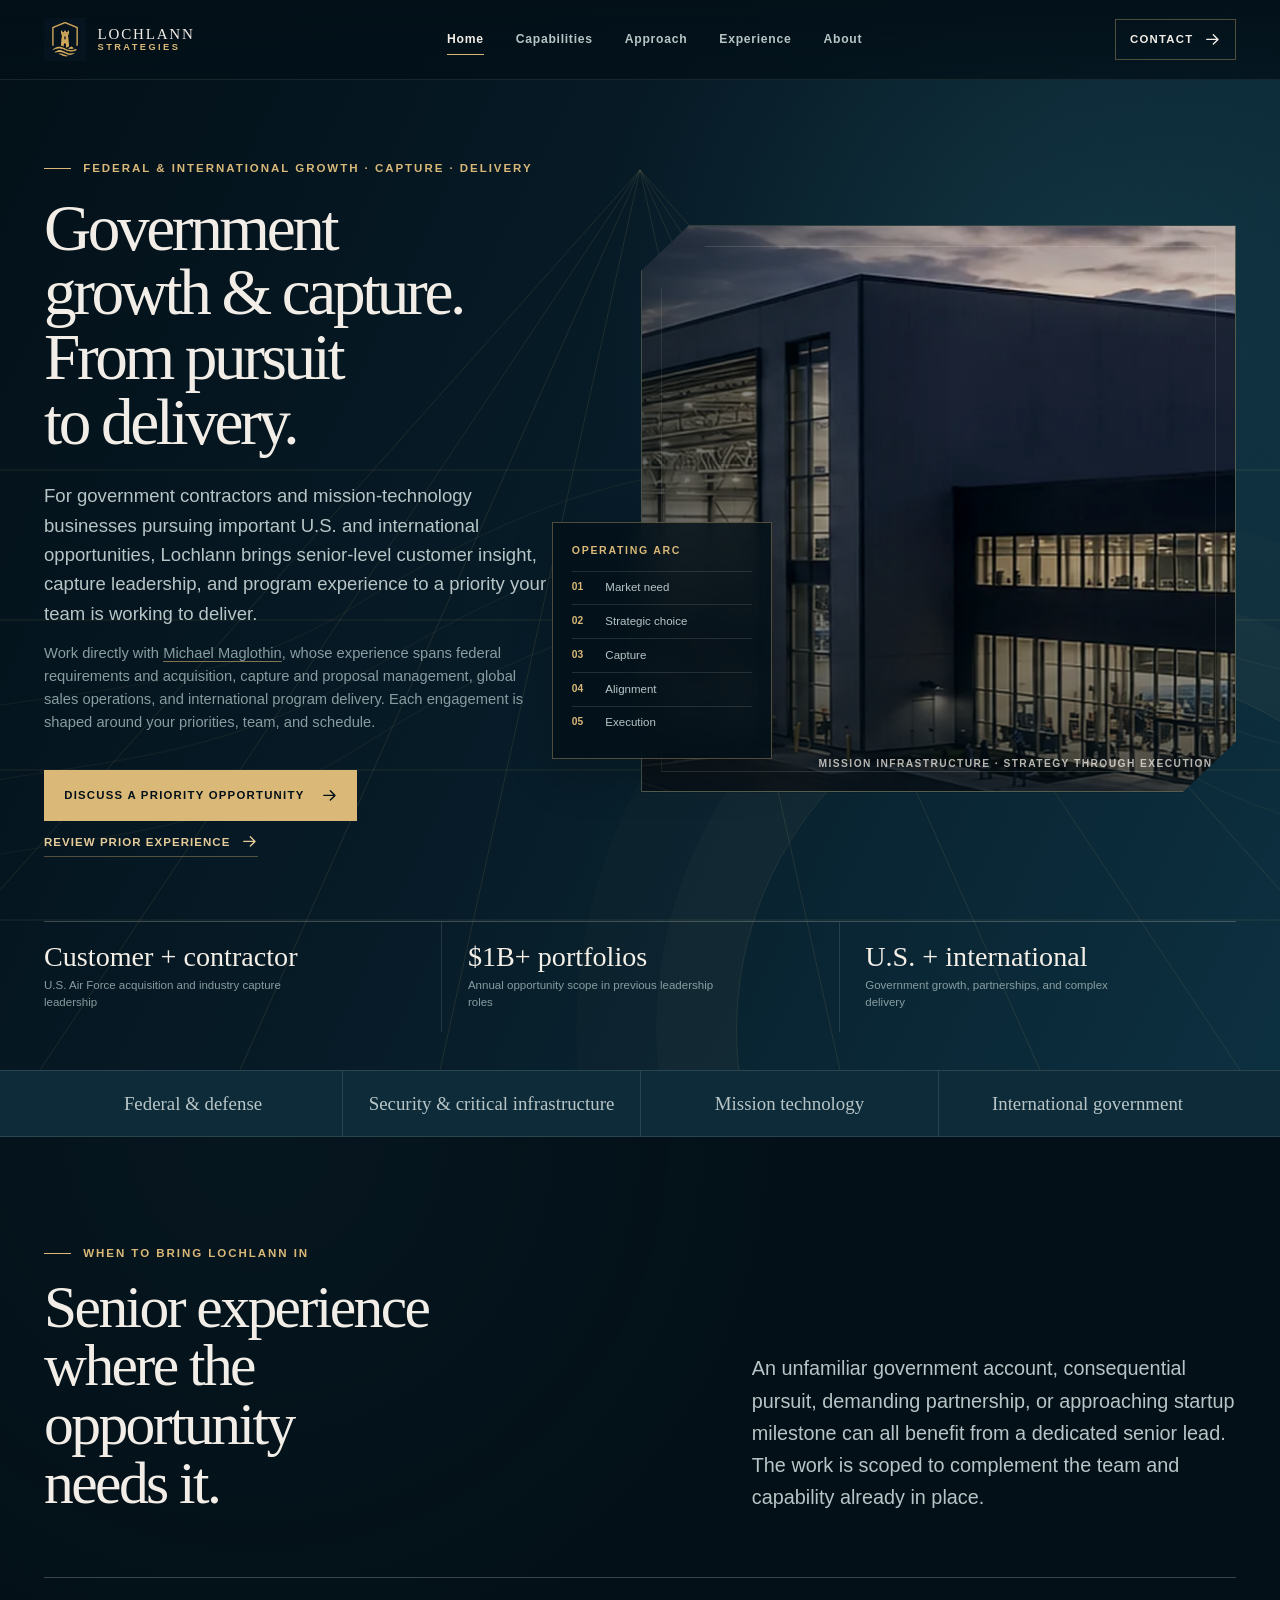
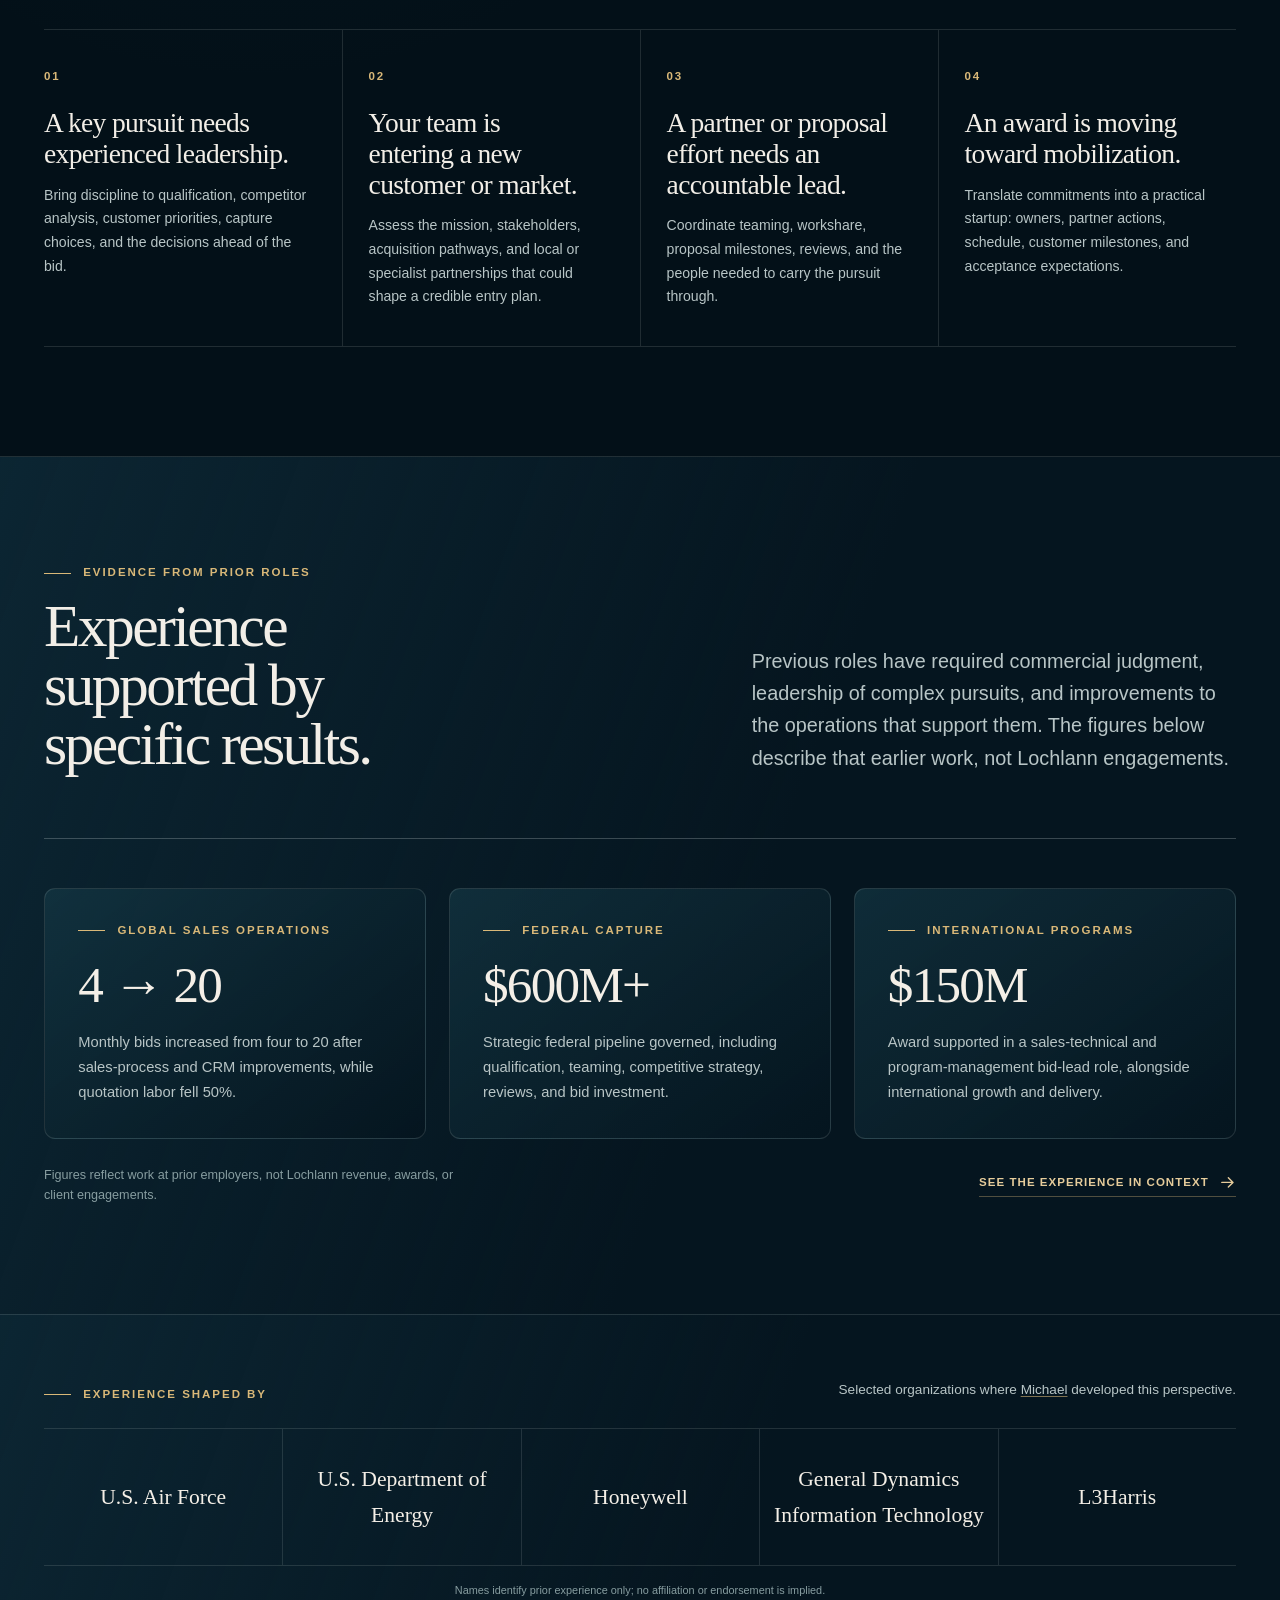
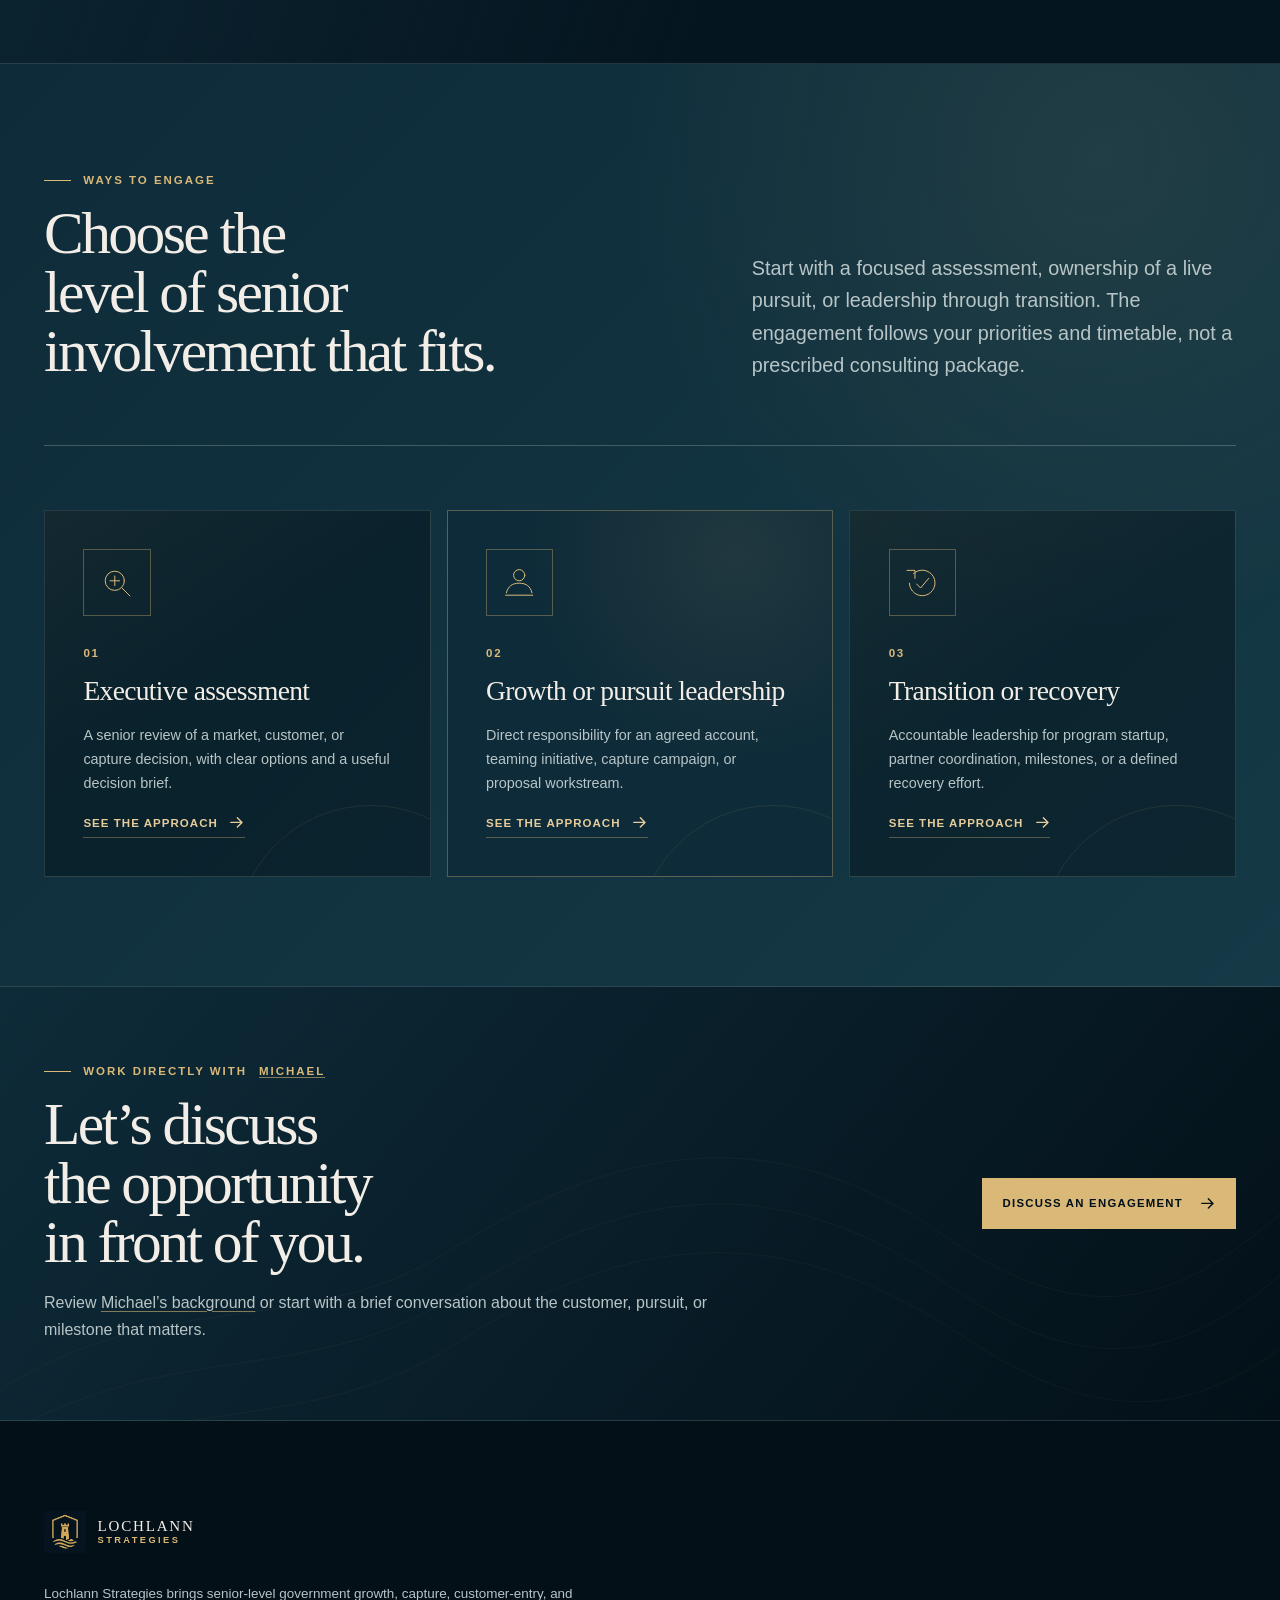
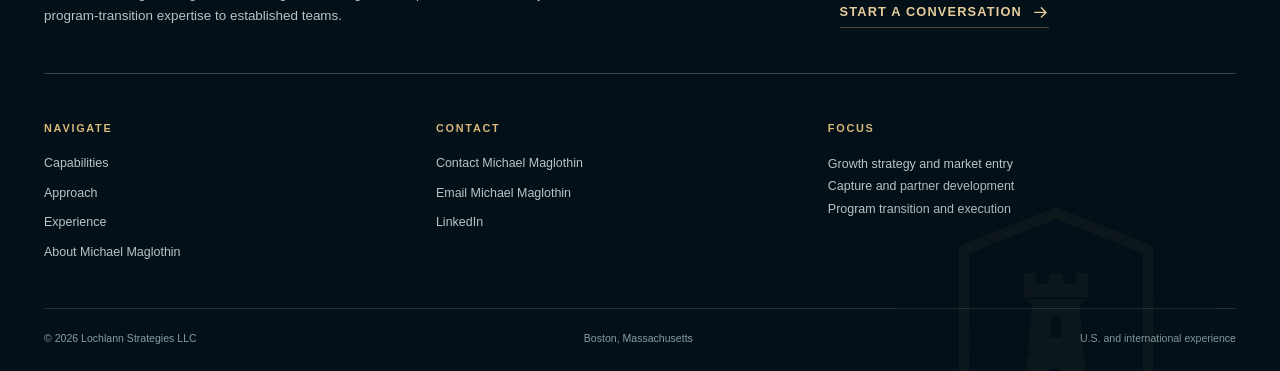
==== commit 77b486b4: "v17.5.4: refine index.html and QA-facing metadata" ====
--- a/index.html
+++ b/index.html
@@ -132,7 +132,7 @@
       "about": {
         "@id": "https://lochlannstrategies.com/#organization"
       },
-      "dateModified": "2026-10-10T13:58:50Z",
+      "dateModified": "2026-10-14T14:50:52-04:00",
       "inLanguage": "en-US"
     }
   ]
@@ -174,7 +174,7 @@
         <p class="eyebrow">Federal &amp; international growth · Capture · Delivery</p>
         <h1>Government growth &amp; capture.<span>From pursuit to delivery.</span></h1>
         <p class="hero-lead">For government contractors and mission-technology businesses pursuing important U.S. and international opportunities, Lochlann brings senior-level customer insight, capture leadership, and program experience to a priority your team is working to deliver.</p>
-        <p class="hero-principal">Work directly with <a class="person-mention" href="about.html">Michael Maglothin</a>, whose unique expertise spans across federal requirements and acquisition, capture and proposal management, global sales operations, and global program delivery. Success delivery is shaped around your goals, people, and schedules.</p>
+        <p class="hero-principal">Work directly with <a class="person-mention" href="about.html">Michael Maglothin</a>, whose experience spans federal requirements and acquisition, capture and proposal management, global sales operations, and international program delivery. Each engagement is shaped around your priorities, team, and schedule.</p>
         <div class="hero-actions"><a class="button" href="contact.html"><span>Discuss a priority opportunity</span><svg aria-hidden="true" class="icon-arrow" viewBox="0 0 18 18"><path d="M3 9h11M10 4l5 5-5 5"></path></svg></a><a class="text-link" href="experience.html">Review prior experience <svg aria-hidden="true" class="icon-arrow" viewBox="0 0 18 18"><path d="M3 9h11M10 4l5 5-5 5"></path></svg></a></div>
       </div>
       <div class="hero-visual" data-hero-visual="" data-reveal="right">
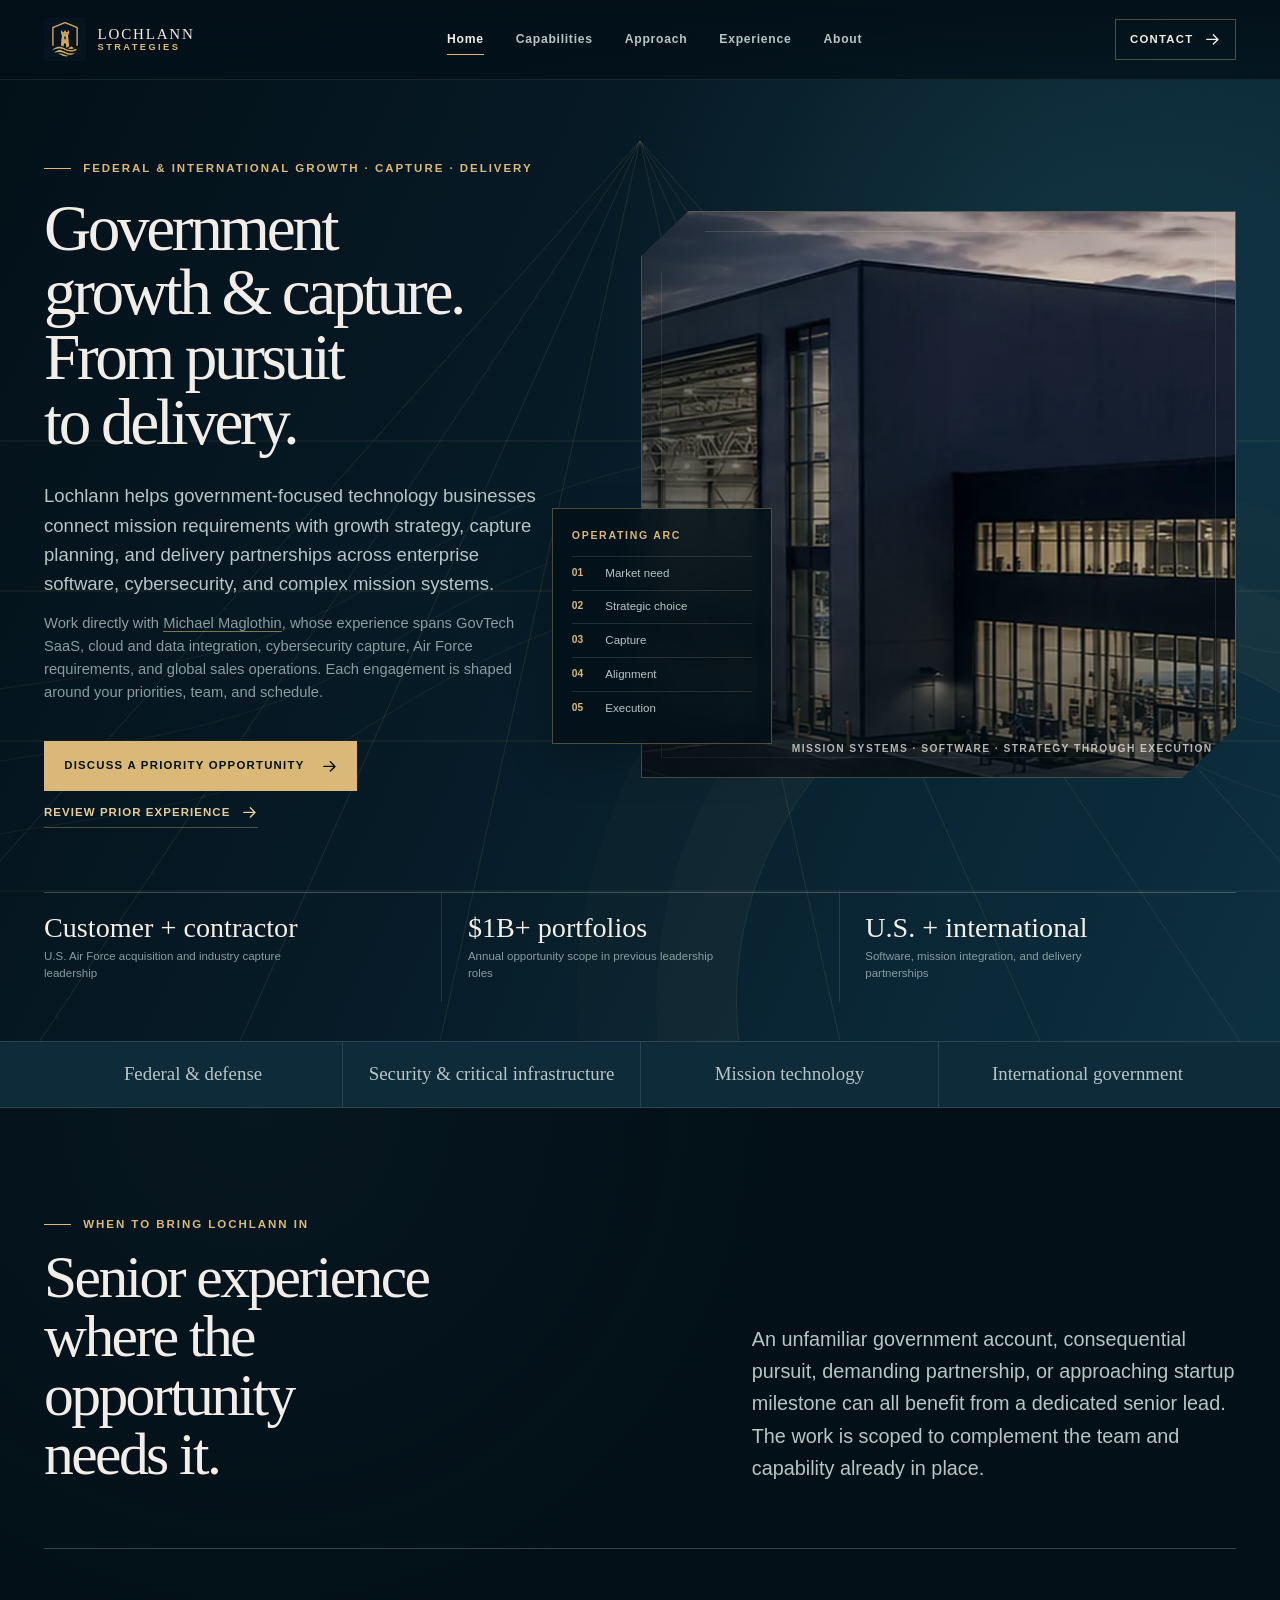
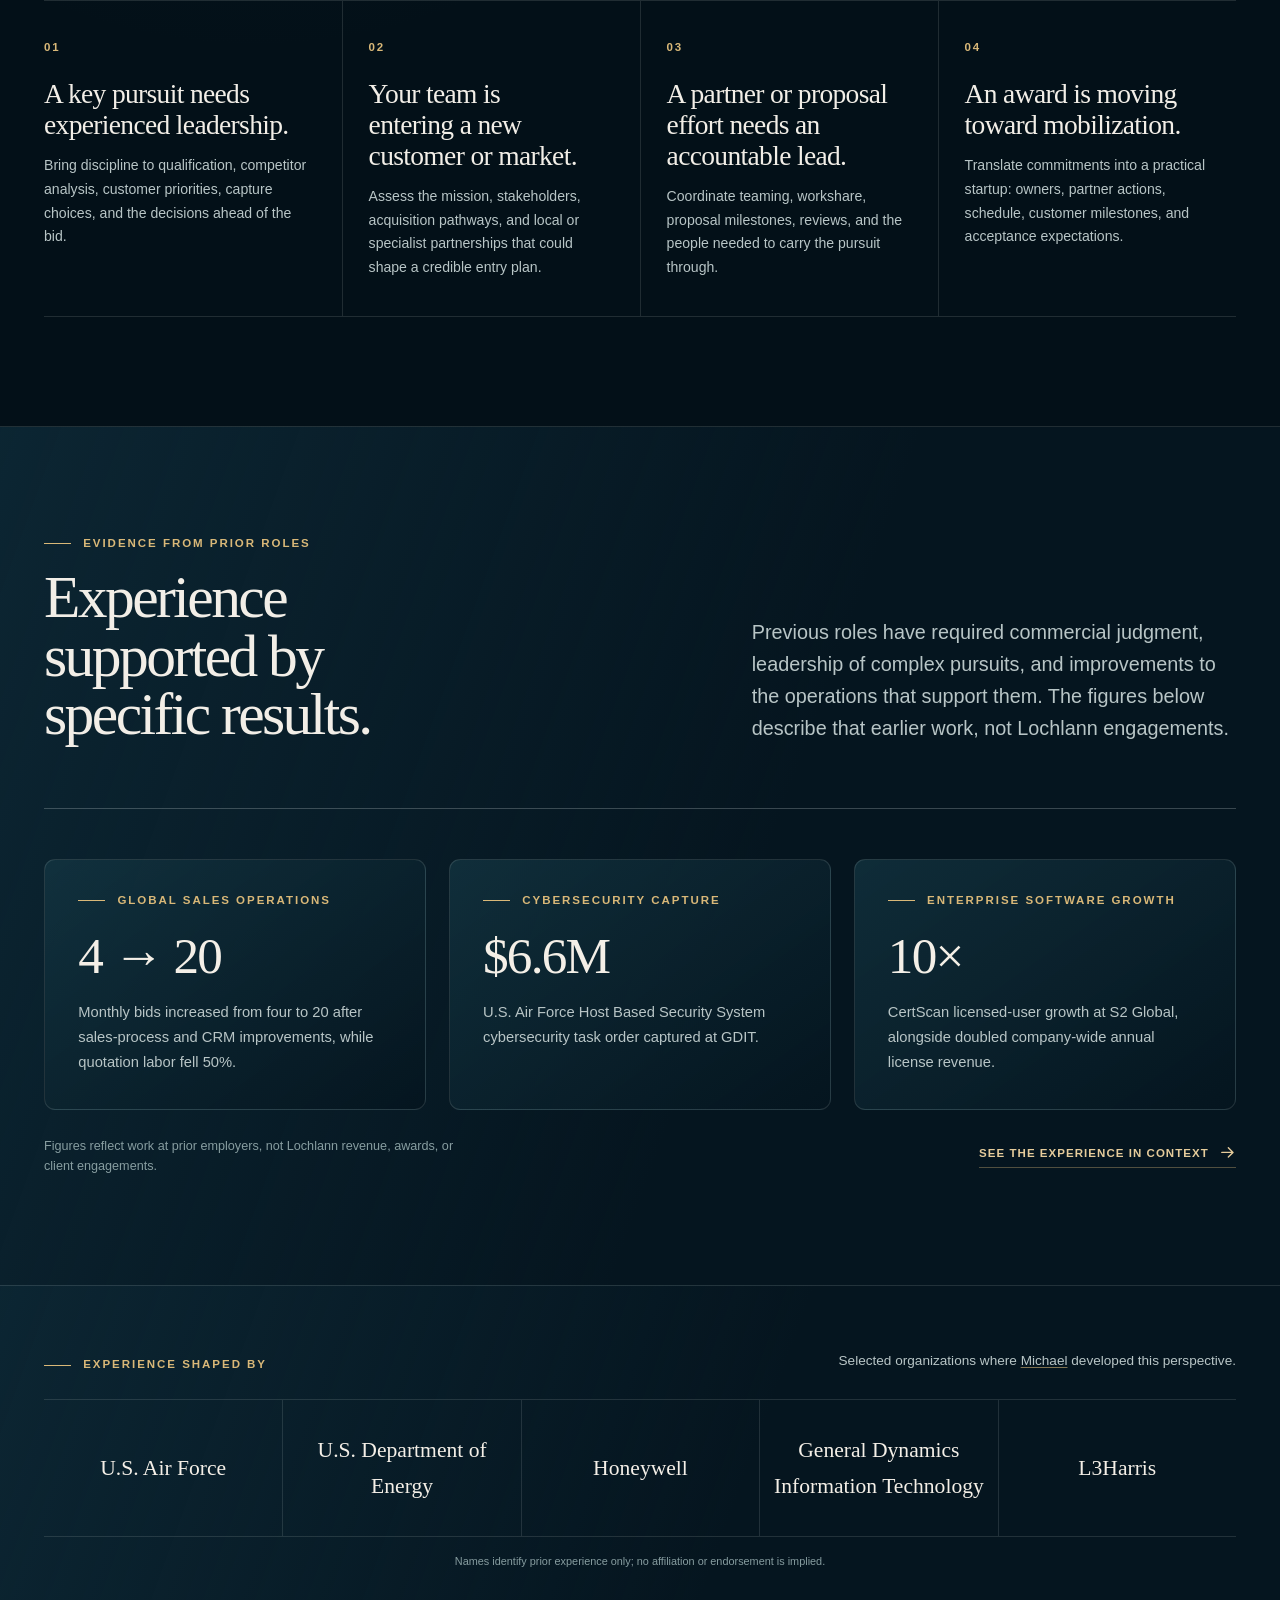
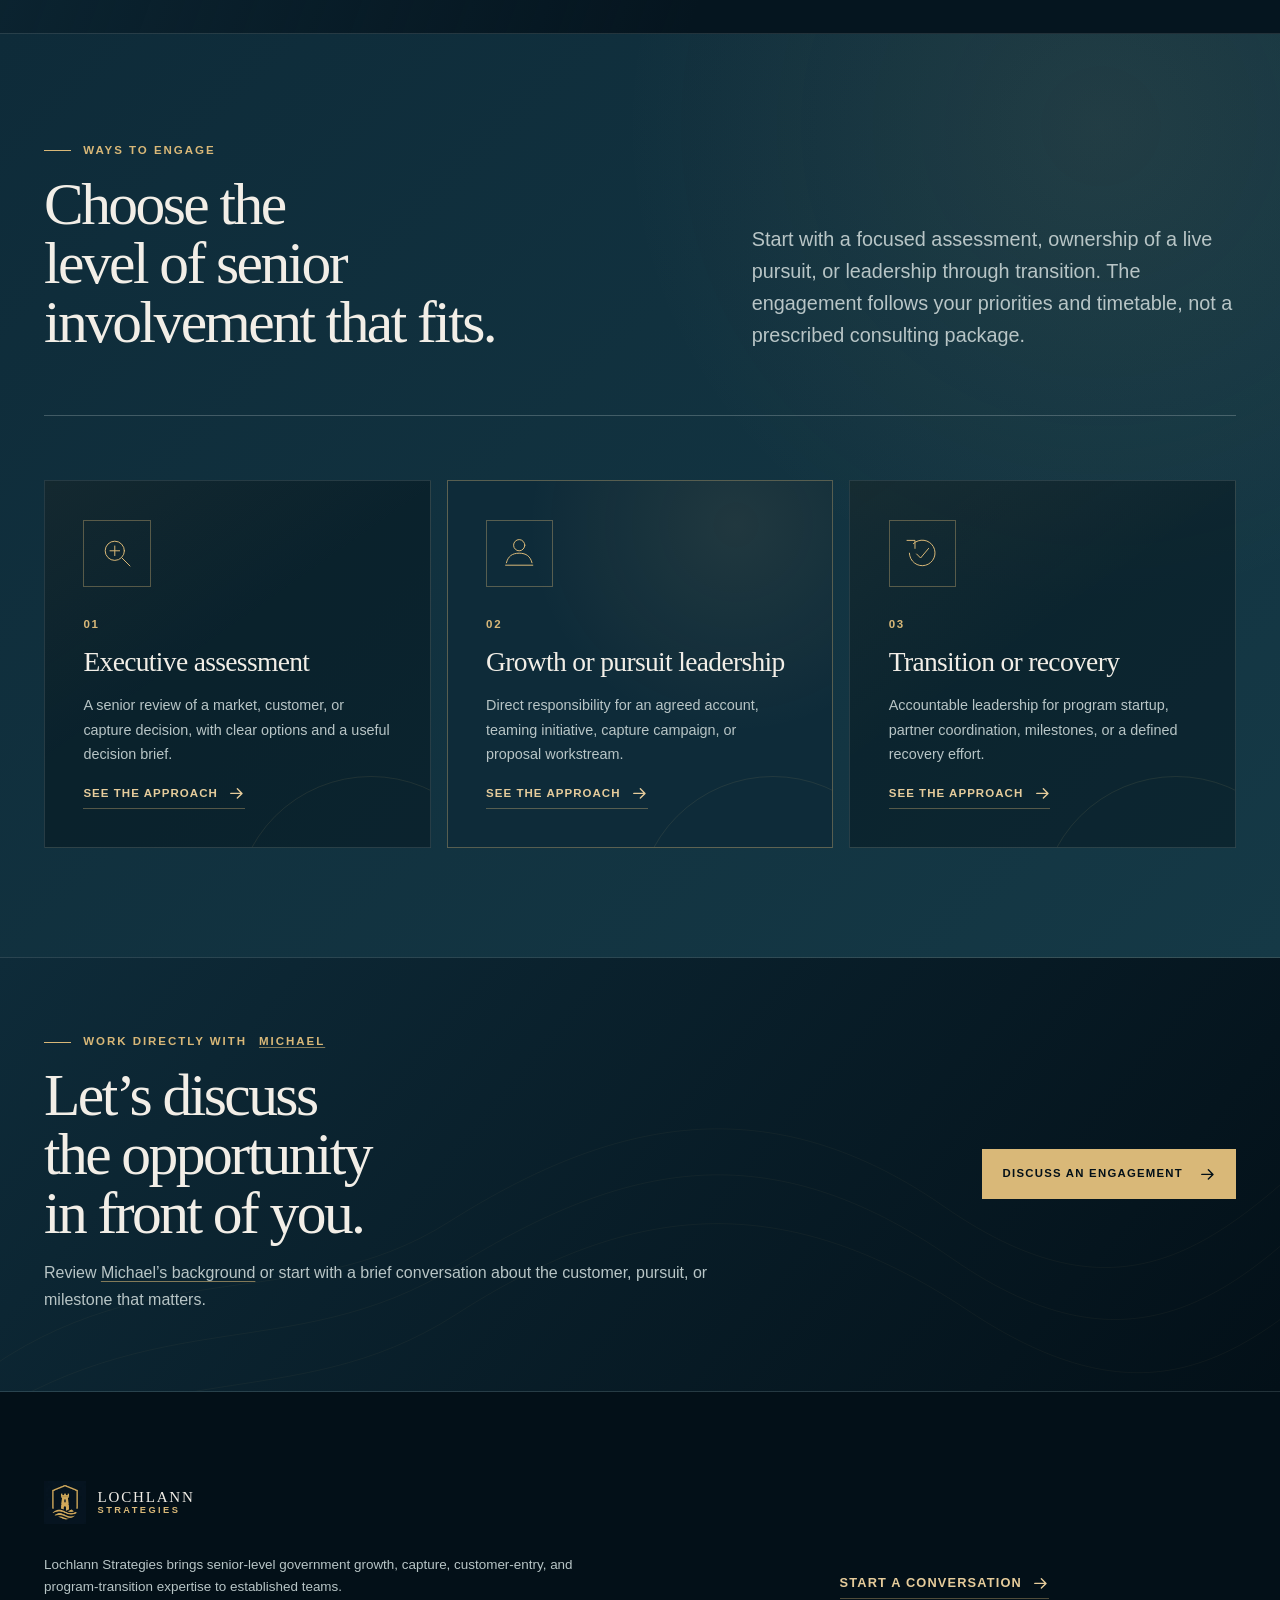
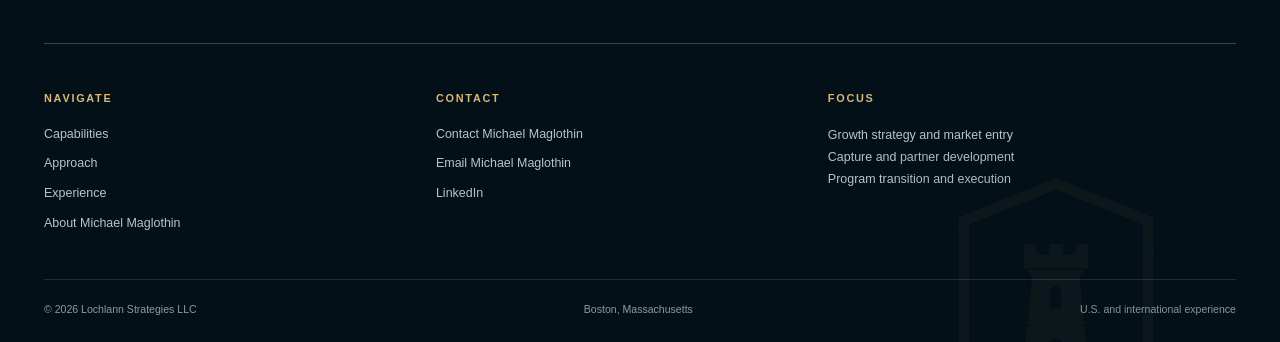
==== commit fa3175c5: "Strengthen software, cybersecurity capture and mission integration positioning" ====
--- a/index.html
+++ b/index.html
@@ -5,7 +5,7 @@
       <meta content="width=device-width, initial-scale=1" name="viewport"/>
       <script>document.documentElement.classList.replace('no-js', 'js');</script>
       <title>Government Growth &amp; Capture Leadership | Lochlann Strategies</title>
-      <meta content="Senior-level growth, capture, teaming and program-transition leadership for government contractors. Work directly with Michael Maglothin." name="description"/>
+      <meta content="Growth and capture leadership for government technology businesses, connecting enterprise software, cybersecurity, mission systems, and delivery partners." name="description"/>
       <meta content="index, follow, max-image-preview:large" name="robots"/>
       <meta content="Michael J. Maglothin" name="author"/>
       <meta content="#06131d" name="theme-color"/>
@@ -15,7 +15,7 @@
       <meta content="website" property="og:type"/>
       <meta content="Lochlann Strategies" property="og:site_name"/>
       <meta content="Government Growth &amp; Capture Leadership | Lochlann Strategies" property="og:title"/>
-      <meta content="Senior-level growth, capture, teaming and program-transition leadership for government contractors. Work directly with Michael Maglothin." property="og:description"/>
+      <meta content="Growth and capture leadership for government technology businesses, connecting enterprise software, cybersecurity, mission systems, and delivery partners." property="og:description"/>
       <meta content="https://lochlannstrategies.com/" property="og:url"/>
       <meta content="https://lochlannstrategies.com/assets/lochlann-share-preview-v17-2.jpg" property="og:image"/>
       <meta content="Lochlann Strategies brand preview with the message: Choose the right work. Win it. Deliver it." property="og:image:alt"/>
@@ -24,7 +24,7 @@
 
       <meta content="summary_large_image" name="twitter:card"/>
       <meta content="Government Growth &amp; Capture Leadership | Lochlann Strategies" name="twitter:title"/>
-      <meta content="Senior-level growth, capture, teaming and program-transition leadership for government contractors. Work directly with Michael Maglothin." name="twitter:description"/>
+      <meta content="Growth and capture leadership for government technology businesses, connecting enterprise software, cybersecurity, mission systems, and delivery partners." name="twitter:description"/>
       <meta content="https://lochlannstrategies.com/assets/lochlann-share-preview-v17-2.jpg" name="twitter:image"/>
       <meta content="Lochlann Strategies brand preview with the message: Choose the right work. Win it. Deliver it." name="twitter:image:alt"/>
       <link href="/assets/lochlann-favicon.ico" rel="icon" sizes="16x16 32x32 48x48 64x64 128x128 256x256" type="image/x-icon"/>
@@ -45,7 +45,7 @@
       "@id": "https://lochlannstrategies.com/#organization",
       "name": "Lochlann Strategies LLC",
       "alternateName": "Lochlann Strategies",
-      "description": "Hands-on growth, capture, customer-entry, teaming, and program transition support for federal and international opportunities.",
+      "description": "Growth, capture, teaming, and delivery planning for government-focused software, cybersecurity, and mission-technology businesses.",
       "url": "https://lochlannstrategies.com/",
       "logo": {
         "@type": "ImageObject",
@@ -100,7 +100,7 @@
       "name": "Michael J. Maglothin",
       "alternateName": "Michael Maglothin",
       "jobTitle": "Founder & Principal",
-      "description": "Government-customer and industry leader in growth strategy, capture, partnerships, global sales operations, and complex-program delivery.",
+      "description": "Growth and capture executive with experience in GovTech SaaS, cybersecurity capture, Air Force requirements, systems integration, and global sales operations.",
       "url": "https://lochlannstrategies.com/about.html",
       "worksFor": {
         "@id": "https://lochlannstrategies.com/#organization"
@@ -110,14 +110,13 @@
       ],
       "knowsAbout": [
         "Government requirements and acquisition",
-        "Federal growth and capture",
-        "Enterprise sales operations",
+        "GovTech SaaS and enterprise software",
+        "Cybersecurity capture",
+        "Cloud and API integration",
+        "Mission systems integration",
         "Salesforce and ERP integration",
-        "Partner ecosystems",
-        "AI-enabled operational technology",
-        "Cloud and FedRAMP planning",
-        "Complex program execution",
-        "International business and delivery"
+        "Partner qualification and teaming",
+        "Global sales operations"
       ]
     },
     {
@@ -125,14 +124,14 @@
       "@id": "https://lochlannstrategies.com/#webpage",
       "url": "https://lochlannstrategies.com/",
       "name": "Government Growth & Capture Leadership | Lochlann Strategies",
-      "description": "Senior-level growth, capture, teaming and program-transition leadership for government contractors. Work directly with Michael Maglothin.",
+      "description": "Growth and capture leadership for government technology businesses, connecting enterprise software, cybersecurity, mission systems, and delivery partners.",
       "isPartOf": {
         "@id": "https://lochlannstrategies.com/#website"
       },
       "about": {
         "@id": "https://lochlannstrategies.com/#organization"
       },
-      "dateModified": "2026-10-14T14:50:52-04:00",
+      "dateModified": "2026-11-05T12:00:00-05:00",
       "inLanguage": "en-US"
     }
   ]
@@ -173,22 +172,22 @@
       <div class="hero-home-copy" data-reveal="">
         <p class="eyebrow">Federal &amp; international growth · Capture · Delivery</p>
         <h1>Government growth &amp; capture.<span>From pursuit to delivery.</span></h1>
-        <p class="hero-lead">For government contractors and mission-technology businesses pursuing important U.S. and international opportunities, Lochlann brings senior-level customer insight, capture leadership, and program experience to a priority your team is working to deliver.</p>
-        <p class="hero-principal">Work directly with <a class="person-mention" href="about.html">Michael Maglothin</a>, whose experience spans federal requirements and acquisition, capture and proposal management, global sales operations, and international program delivery. Each engagement is shaped around your priorities, team, and schedule.</p>
+        <p class="hero-lead">Lochlann helps government-focused technology businesses connect mission requirements with growth strategy, capture planning, and delivery partnerships across enterprise software, cybersecurity, and complex mission systems.</p>
+        <p class="hero-principal">Work directly with <a class="person-mention" href="about.html">Michael Maglothin</a>, whose experience spans GovTech SaaS, cloud and data integration, cybersecurity capture, Air Force requirements, and global sales operations. Each engagement is shaped around your priorities, team, and schedule.</p>
         <div class="hero-actions"><a class="button" href="contact.html"><span>Discuss a priority opportunity</span><svg aria-hidden="true" class="icon-arrow" viewBox="0 0 18 18"><path d="M3 9h11M10 4l5 5-5 5"></path></svg></a><a class="text-link" href="experience.html">Review prior experience <svg aria-hidden="true" class="icon-arrow" viewBox="0 0 18 18"><path d="M3 9h11M10 4l5 5-5 5"></path></svg></a></div>
       </div>
       <div class="hero-visual" data-hero-visual="" data-reveal="right">
         <figure class="hero-image-frame">
           <img alt="Secure mission facility campus at dusk" decoding="async" fetchpriority="high" height="1125" sizes="(max-width: 700px) 100vw, 50vw" src="assets/mission-facility-campus-v16-1.webp" srcset="assets/mission-facility-campus-v17-2-mobile.webp 960w, assets/mission-facility-campus-v16-1.webp 1800w" width="1800"/>
           <div aria-hidden="true" class="hero-image-wash"></div>
-          <figcaption>Mission infrastructure · strategy through execution</figcaption>
+          <figcaption>Mission systems · software · strategy through execution</figcaption>
         </figure>
         <aside aria-label="Operating arc" class="operating-arc"><p>Operating arc</p><ol><li><span>01</span>Market need</li><li><span>02</span>Strategic choice</li><li><span>03</span>Capture</li><li><span>04</span>Alignment</li><li><span>05</span>Execution</li></ol></aside>
       </div>
       <div aria-label="Selected prior-role experience" class="hero-proof-strip" data-reveal="">
         <article><strong>Customer + contractor</strong><span>U.S. Air Force acquisition and industry capture leadership</span></article>
         <article><strong>$1B+ portfolios</strong><span>Annual opportunity scope in previous leadership roles</span></article>
-        <article><strong>U.S. + international</strong><span>Government growth, partnerships, and complex delivery</span></article>
+        <article><strong>U.S. + international</strong><span>Software, mission integration, and delivery partnerships</span></article>
       </div>
     </div>
   </section>
@@ -218,8 +217,8 @@
       </div>
       <div class="home-evidence-grid">
         <article class="home-evidence-card" data-reveal=""><p class="eyebrow">Global sales operations</p><strong>4 → 20</strong><p>Monthly bids increased from four to 20 after sales-process and CRM improvements, while quotation labor fell 50%.</p></article>
-        <article class="home-evidence-card" data-reveal=""><p class="eyebrow">Federal capture</p><strong>$600M+</strong><p>Strategic federal pipeline governed, including qualification, teaming, competitive strategy, reviews, and bid investment.</p></article>
-        <article class="home-evidence-card" data-reveal=""><p class="eyebrow">International programs</p><strong>$150M</strong><p>Award supported in a sales-technical and program-management bid-lead role, alongside international growth and delivery.</p></article>
+        <article class="home-evidence-card" data-reveal=""><p class="eyebrow">Cybersecurity capture</p><strong>$6.6M</strong><p>U.S. Air Force Host Based Security System cybersecurity task order captured at GDIT.</p></article>
+        <article class="home-evidence-card" data-reveal=""><p class="eyebrow">Enterprise software growth</p><strong>10×</strong><p>CertScan licensed-user growth at S2 Global, alongside doubled company-wide annual license revenue.</p></article>
       </div>
       <div class="home-evidence-footer"><p class="home-evidence-note">Figures reflect work at prior employers, not Lochlann revenue, awards, or client engagements.</p><a class="text-link" href="experience.html#career-evidence">See the experience in context <svg aria-hidden="true" class="icon-arrow" viewBox="0 0 18 18"><path d="M3 9h11M10 4l5 5-5 5"></path></svg></a></div>
     </div>
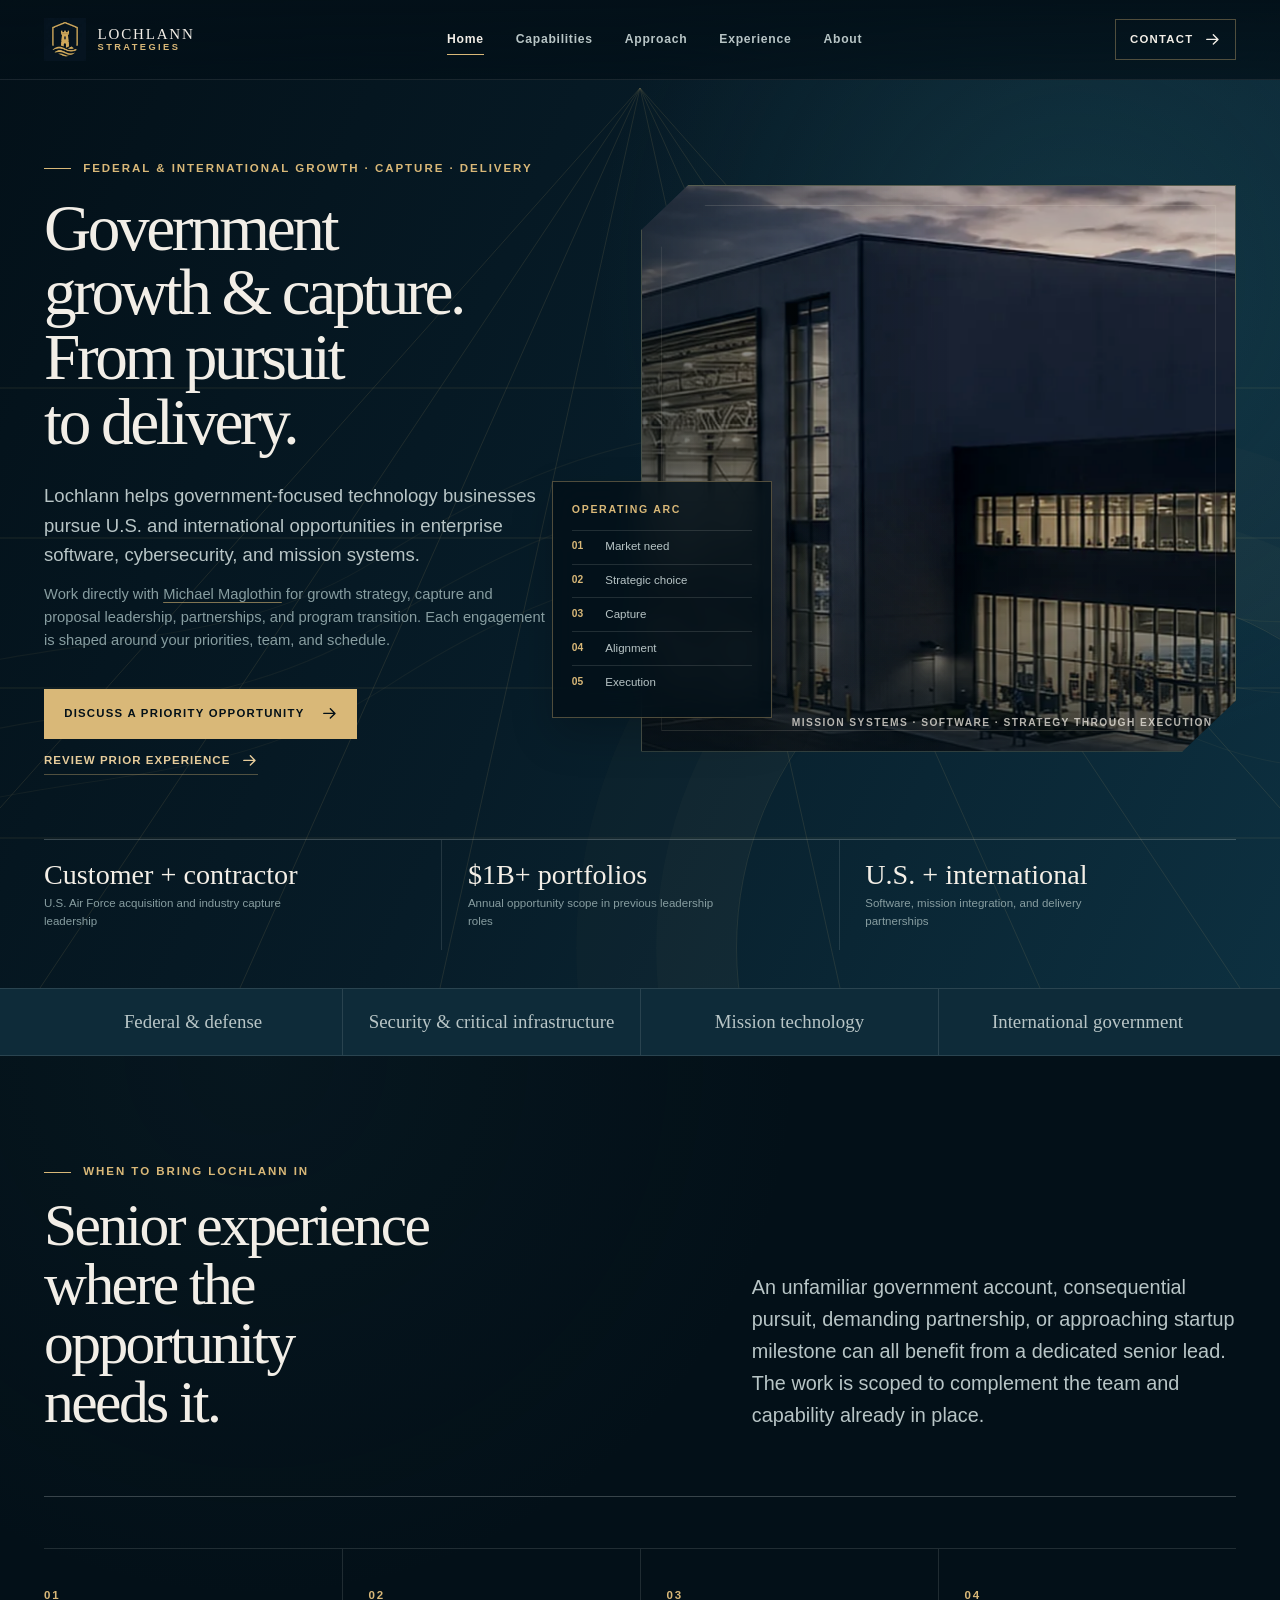
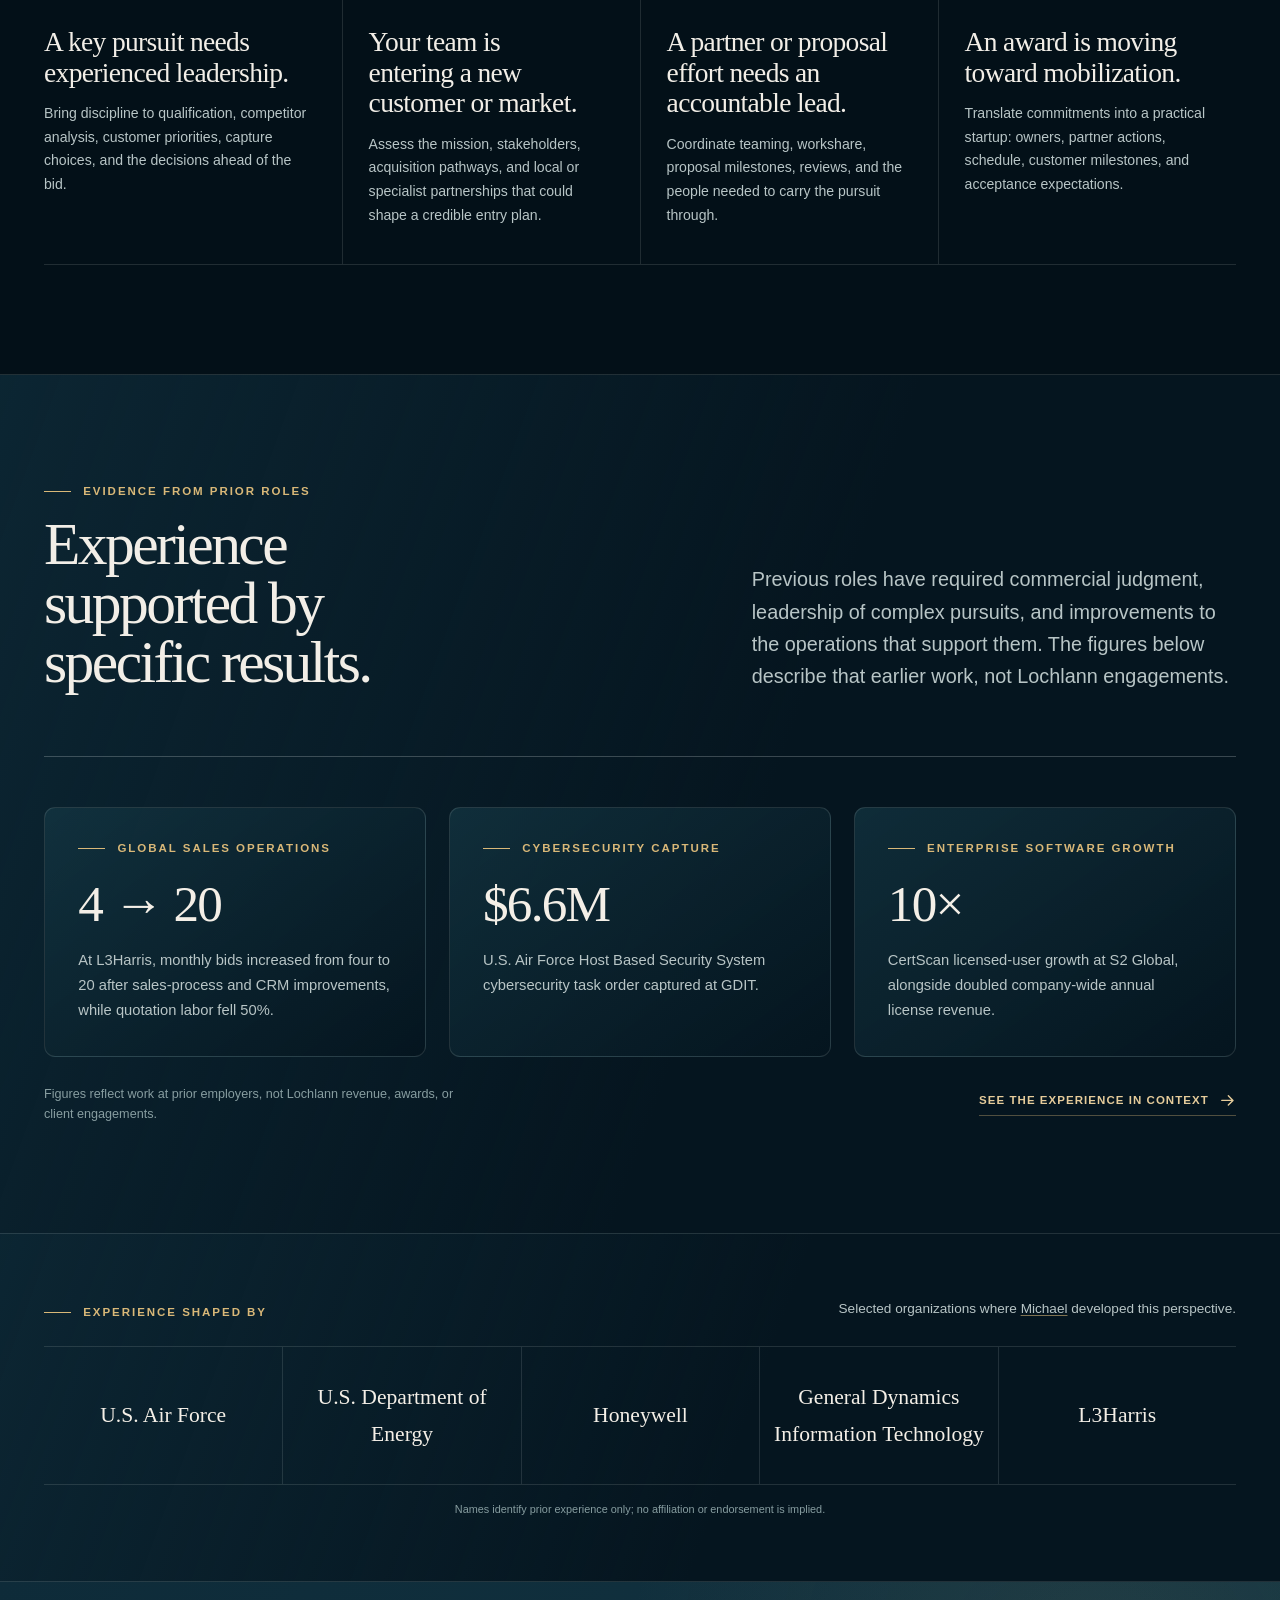
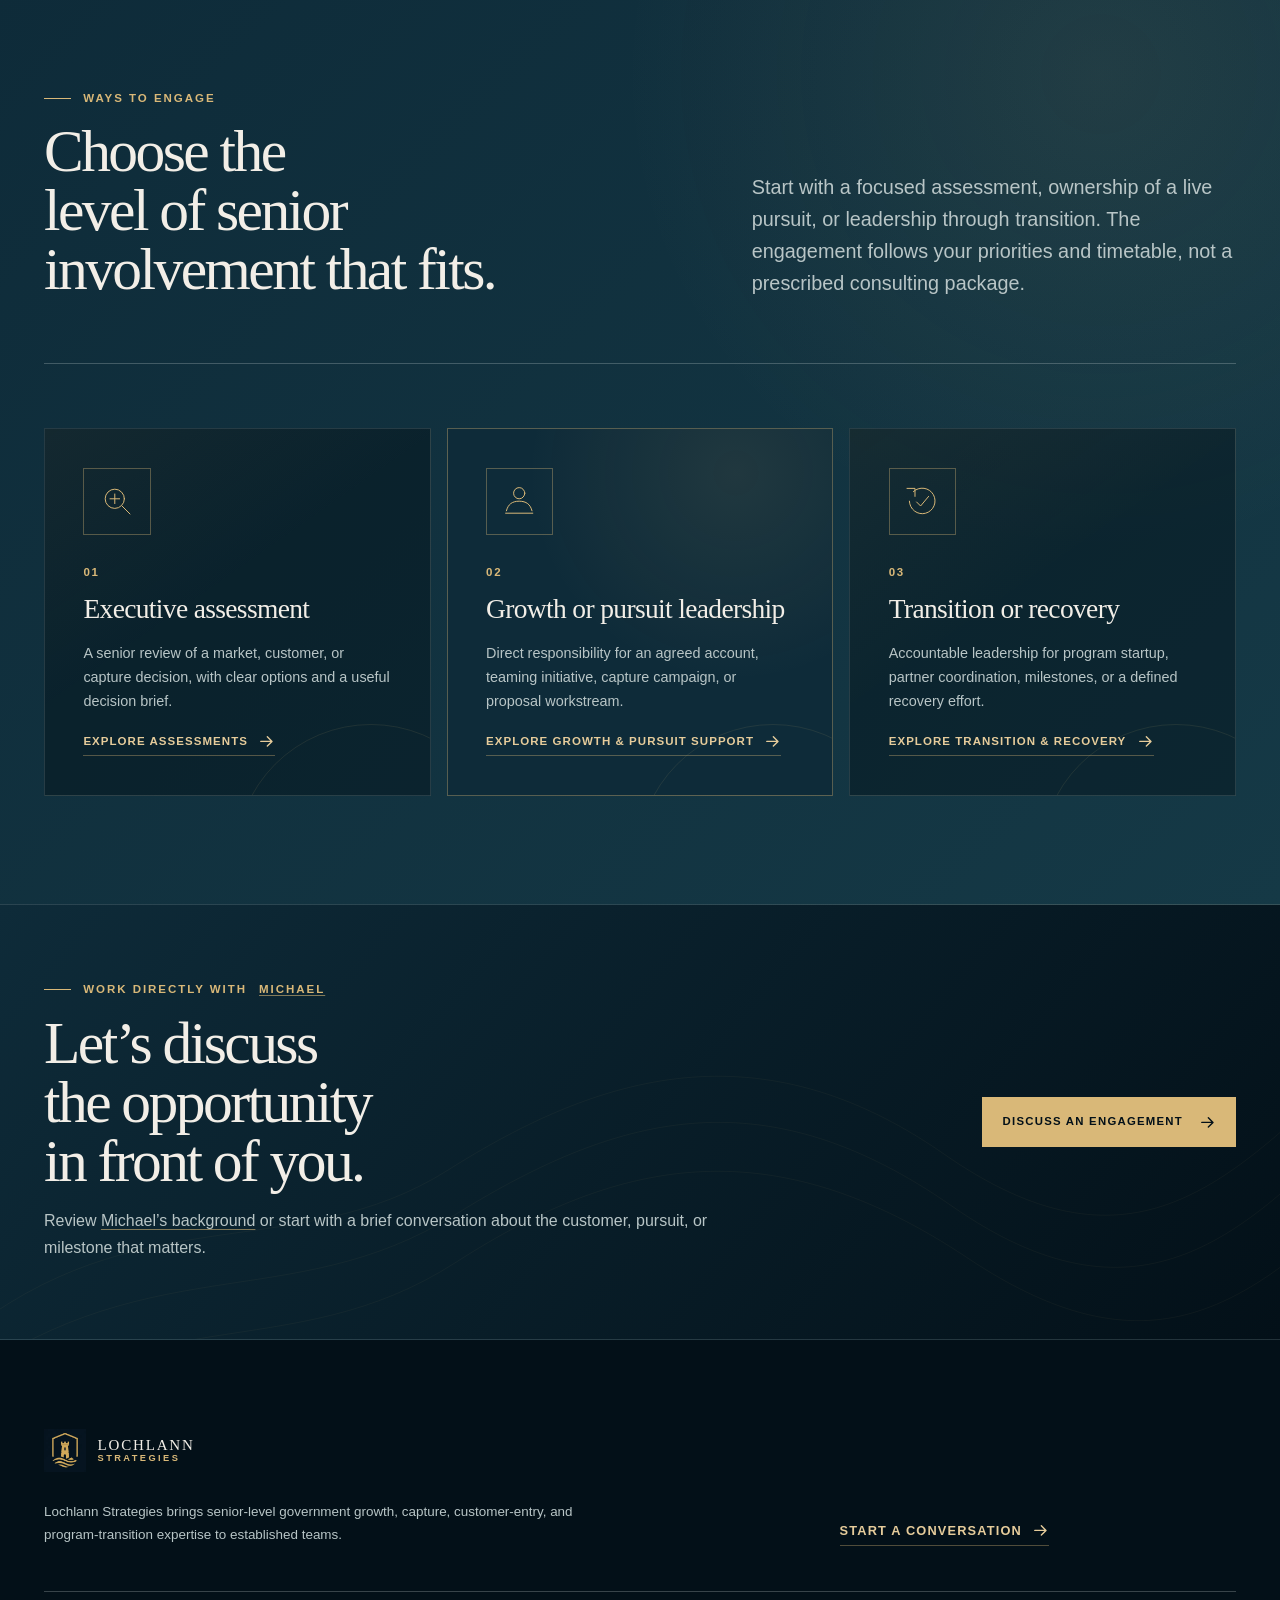
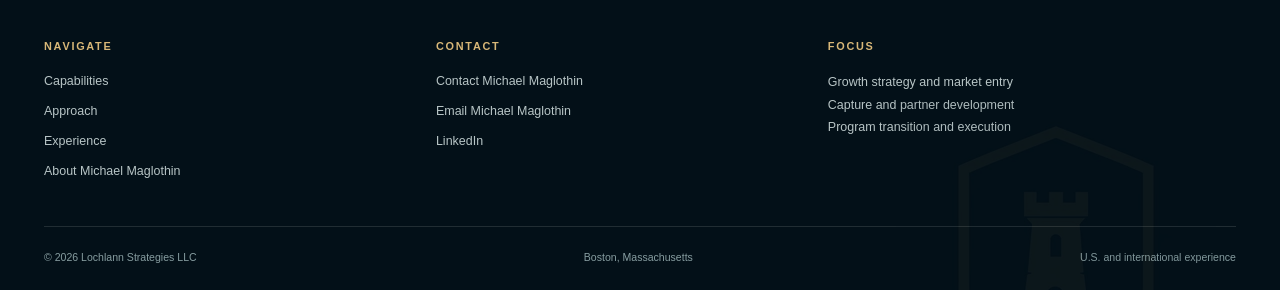
==== commit ff13dda2: "Refine homepage introduction, engagement links, and L3Harris attribution Shorten the opening copy, l" ====
--- a/index.html
+++ b/index.html
@@ -131,7 +131,7 @@
       "about": {
         "@id": "https://lochlannstrategies.com/#organization"
       },
-      "dateModified": "2026-11-05T12:00:00-05:00",
+      "dateModified": "2026-11-22T11:14:37-05:00",
       "inLanguage": "en-US"
     }
   ]
@@ -143,11 +143,11 @@
 <header class="site-header" data-site-header="">
   <div aria-hidden="true" class="scroll-progress" data-scroll-progress=""></div>
   <div class="container header-inner">
-    <a aria-label="Lochlann Strategies home" class="brand" href="index.html">
+    <a aria-label="Lochlann Strategies home" class="brand" href="/">
       <img alt="" height="46" src="assets/lochlann-emblem-dark.webp" width="46"/>
       <span class="brand-text"><strong>Lochlann</strong><small>Strategies</small></span>
     </a>
-    <nav aria-label="Primary navigation" class="desktop-nav"><a aria-current="page" href="index.html">Home</a><a href="services.html">Capabilities</a><a href="engagements.html">Approach</a><a href="experience.html">Experience</a><a href="about.html">About</a></nav>
+    <nav aria-label="Primary navigation" class="desktop-nav"><a aria-current="page" href="/">Home</a><a href="services.html">Capabilities</a><a href="engagements.html">Approach</a><a href="experience.html">Experience</a><a href="about.html">About</a></nav>
     <a class="header-contact" href="contact.html"><span>Contact</span><svg aria-hidden="true" class="icon-arrow" viewBox="0 0 18 18"><path d="M3 9h11M10 4l5 5-5 5"></path></svg></a>
     <button aria-controls="mobile-menu" aria-expanded="false" aria-label="Open navigation" class="menu-toggle" data-menu-toggle="" type="button">
       <span class="menu-line"></span><span class="menu-line"></span>
@@ -157,7 +157,7 @@
 <div aria-label="Site navigation" aria-modal="true" class="mobile-drawer" data-mobile-menu="" hidden="" id="mobile-menu" role="dialog">
   <div class="container mobile-drawer-inner">
     <p class="mobile-kicker">Growth strategy · Capture · Execution</p>
-    <nav aria-label="Mobile navigation" class="mobile-nav"><a aria-current="page" href="index.html"><span class="mobile-nav-index">01</span><span>Home</span><svg aria-hidden="true" class="icon-arrow" viewBox="0 0 18 18"><path d="M3 9h11M10 4l5 5-5 5"></path></svg></a><a href="services.html"><span class="mobile-nav-index">02</span><span>Capabilities</span><svg aria-hidden="true" class="icon-arrow" viewBox="0 0 18 18"><path d="M3 9h11M10 4l5 5-5 5"></path></svg></a><a href="engagements.html"><span class="mobile-nav-index">03</span><span>Approach</span><svg aria-hidden="true" class="icon-arrow" viewBox="0 0 18 18"><path d="M3 9h11M10 4l5 5-5 5"></path></svg></a><a href="experience.html"><span class="mobile-nav-index">04</span><span>Experience</span><svg aria-hidden="true" class="icon-arrow" viewBox="0 0 18 18"><path d="M3 9h11M10 4l5 5-5 5"></path></svg></a><a href="about.html"><span class="mobile-nav-index">05</span><span>About</span><svg aria-hidden="true" class="icon-arrow" viewBox="0 0 18 18"><path d="M3 9h11M10 4l5 5-5 5"></path></svg></a><a href="contact.html"><span class="mobile-nav-index">06</span><span>Contact</span><svg aria-hidden="true" class="icon-arrow" viewBox="0 0 18 18"><path d="M3 9h11M10 4l5 5-5 5"></path></svg></a></nav>
+    <nav aria-label="Mobile navigation" class="mobile-nav"><a aria-current="page" href="/"><span class="mobile-nav-index">01</span><span>Home</span><svg aria-hidden="true" class="icon-arrow" viewBox="0 0 18 18"><path d="M3 9h11M10 4l5 5-5 5"></path></svg></a><a href="services.html"><span class="mobile-nav-index">02</span><span>Capabilities</span><svg aria-hidden="true" class="icon-arrow" viewBox="0 0 18 18"><path d="M3 9h11M10 4l5 5-5 5"></path></svg></a><a href="engagements.html"><span class="mobile-nav-index">03</span><span>Approach</span><svg aria-hidden="true" class="icon-arrow" viewBox="0 0 18 18"><path d="M3 9h11M10 4l5 5-5 5"></path></svg></a><a href="experience.html"><span class="mobile-nav-index">04</span><span>Experience</span><svg aria-hidden="true" class="icon-arrow" viewBox="0 0 18 18"><path d="M3 9h11M10 4l5 5-5 5"></path></svg></a><a href="about.html"><span class="mobile-nav-index">05</span><span>About</span><svg aria-hidden="true" class="icon-arrow" viewBox="0 0 18 18"><path d="M3 9h11M10 4l5 5-5 5"></path></svg></a><a href="contact.html"><span class="mobile-nav-index">06</span><span>Contact</span><svg aria-hidden="true" class="icon-arrow" viewBox="0 0 18 18"><path d="M3 9h11M10 4l5 5-5 5"></path></svg></a></nav>
     <div class="mobile-contact">
       <a href="mailto:michael@lochlannstrategies.com">michael@lochlannstrategies.com</a>
       <span>Boston, Massachusetts</span>
@@ -172,8 +172,8 @@
       <div class="hero-home-copy" data-reveal="">
         <p class="eyebrow">Federal &amp; international growth · Capture · Delivery</p>
         <h1>Government growth &amp; capture.<span>From pursuit to delivery.</span></h1>
-        <p class="hero-lead">Lochlann helps government-focused technology businesses connect mission requirements with growth strategy, capture planning, and delivery partnerships across enterprise software, cybersecurity, and complex mission systems.</p>
-        <p class="hero-principal">Work directly with <a class="person-mention" href="about.html">Michael Maglothin</a>, whose experience spans GovTech SaaS, cloud and data integration, cybersecurity capture, Air Force requirements, and global sales operations. Each engagement is shaped around your priorities, team, and schedule.</p>
+        <p class="hero-lead">Lochlann helps government-focused technology businesses pursue U.S. and international opportunities in enterprise software, cybersecurity, and mission systems.</p>
+        <p class="hero-principal">Work directly with <a class="person-mention" href="about.html">Michael Maglothin</a> for growth strategy, capture and proposal leadership, partnerships, and program transition. Each engagement is shaped around your priorities, team, and schedule.</p>
         <div class="hero-actions"><a class="button" href="contact.html"><span>Discuss a priority opportunity</span><svg aria-hidden="true" class="icon-arrow" viewBox="0 0 18 18"><path d="M3 9h11M10 4l5 5-5 5"></path></svg></a><a class="text-link" href="experience.html">Review prior experience <svg aria-hidden="true" class="icon-arrow" viewBox="0 0 18 18"><path d="M3 9h11M10 4l5 5-5 5"></path></svg></a></div>
       </div>
       <div class="hero-visual" data-hero-visual="" data-reveal="right">
@@ -216,7 +216,7 @@
         <p class="lead">Previous roles have required commercial judgment, leadership of complex pursuits, and improvements to the operations that support them. The figures below describe that earlier work, not Lochlann engagements.</p>
       </div>
       <div class="home-evidence-grid">
-        <article class="home-evidence-card" data-reveal=""><p class="eyebrow">Global sales operations</p><strong>4 → 20</strong><p>Monthly bids increased from four to 20 after sales-process and CRM improvements, while quotation labor fell 50%.</p></article>
+        <article class="home-evidence-card" data-reveal=""><p class="eyebrow">Global sales operations</p><strong>4 → 20</strong><p>At L3Harris, monthly bids increased from four to 20 after sales-process and CRM improvements, while quotation labor fell 50%.</p></article>
         <article class="home-evidence-card" data-reveal=""><p class="eyebrow">Cybersecurity capture</p><strong>$6.6M</strong><p>U.S. Air Force Host Based Security System cybersecurity task order captured at GDIT.</p></article>
         <article class="home-evidence-card" data-reveal=""><p class="eyebrow">Enterprise software growth</p><strong>10×</strong><p>CertScan licensed-user growth at S2 Global, alongside doubled company-wide annual license revenue.</p></article>
       </div>
@@ -232,9 +232,9 @@
     <div class="container">
       <div class="section-intro section-intro-wide" data-reveal=""><div><p class="eyebrow">Ways to engage</p><h2>Choose the level of senior involvement that fits.</h2></div><p class="lead">Start with a focused assessment, ownership of a live pursuit, or leadership through transition. The engagement follows your priorities and timetable, not a prescribed consulting package.</p></div>
       <div class="engagement-card-grid">
-        <article class="engagement-card" data-reveal=""><div class="engagement-icon"><svg aria-hidden="true" viewBox="0 0 48 48"><circle cx="21" cy="21" r="12"></circle><path d="M30 30l10 10M15 21h12M21 15v12"></path></svg></div><span class="index">01</span><h3>Executive assessment</h3><p>A senior review of a market, customer, or capture decision, with clear options and a useful decision brief.</p><a class="text-link" href="engagements.html#engagement-modes">See the approach <svg aria-hidden="true" class="icon-arrow" viewBox="0 0 18 18"><path d="M3 9h11M10 4l5 5-5 5"></path></svg></a></article>
-        <article class="engagement-card engagement-card-featured" data-reveal=""><div class="engagement-icon"><svg aria-hidden="true" viewBox="0 0 48 48"><path d="M8 36c2-8 7-12 16-12s14 4 16 12"></path><circle cx="24" cy="14" r="7"></circle><path d="M7 39h34"></path></svg></div><span class="index">02</span><h3>Growth or pursuit leadership</h3><p>Direct responsibility for an agreed account, teaming initiative, capture campaign, or proposal workstream.</p><a class="text-link" href="engagements.html#engagement-modes">See the approach <svg aria-hidden="true" class="icon-arrow" viewBox="0 0 18 18"><path d="M3 9h11M10 4l5 5-5 5"></path></svg></a></article>
-        <article class="engagement-card" data-reveal=""><div class="engagement-icon"><svg aria-hidden="true" viewBox="0 0 48 48"><path d="M8 24a16 16 0 1 0 5-12"></path><path d="M5 8h10v10"></path><path d="M17 25l5 5 10-12"></path></svg></div><span class="index">03</span><h3>Transition or recovery</h3><p>Accountable leadership for program startup, partner coordination, milestones, or a defined recovery effort.</p><a class="text-link" href="engagements.html#engagement-modes">See the approach <svg aria-hidden="true" class="icon-arrow" viewBox="0 0 18 18"><path d="M3 9h11M10 4l5 5-5 5"></path></svg></a></article>
+        <article class="engagement-card" data-reveal=""><div class="engagement-icon"><svg aria-hidden="true" viewBox="0 0 48 48"><circle cx="21" cy="21" r="12"></circle><path d="M30 30l10 10M15 21h12M21 15v12"></path></svg></div><span class="index">01</span><h3>Executive assessment</h3><p>A senior review of a market, customer, or capture decision, with clear options and a useful decision brief.</p><a class="text-link" href="engagements.html#executive-assessment">Explore assessments <svg aria-hidden="true" class="icon-arrow" viewBox="0 0 18 18"><path d="M3 9h11M10 4l5 5-5 5"></path></svg></a></article>
+        <article class="engagement-card engagement-card-featured" data-reveal=""><div class="engagement-icon"><svg aria-hidden="true" viewBox="0 0 48 48"><path d="M8 36c2-8 7-12 16-12s14 4 16 12"></path><circle cx="24" cy="14" r="7"></circle><path d="M7 39h34"></path></svg></div><span class="index">02</span><h3>Growth or pursuit leadership</h3><p>Direct responsibility for an agreed account, teaming initiative, capture campaign, or proposal workstream.</p><a class="text-link" href="engagements.html#growth-pursuit-leadership">Explore growth &amp; pursuit support <svg aria-hidden="true" class="icon-arrow" viewBox="0 0 18 18"><path d="M3 9h11M10 4l5 5-5 5"></path></svg></a></article>
+        <article class="engagement-card" data-reveal=""><div class="engagement-icon"><svg aria-hidden="true" viewBox="0 0 48 48"><path d="M8 24a16 16 0 1 0 5-12"></path><path d="M5 8h10v10"></path><path d="M17 25l5 5 10-12"></path></svg></div><span class="index">03</span><h3>Transition or recovery</h3><p>Accountable leadership for program startup, partner coordination, milestones, or a defined recovery effort.</p><a class="text-link" href="engagements.html#transition-recovery">Explore transition &amp; recovery <svg aria-hidden="true" class="icon-arrow" viewBox="0 0 18 18"><path d="M3 9h11M10 4l5 5-5 5"></path></svg></a></article>
       </div>
     </div>
   </section>
@@ -246,7 +246,7 @@
   <div class="container">
     <div class="footer-top">
       <div class="footer-intro">
-        <a aria-label="Lochlann Strategies home" class="brand" href="index.html"><img alt="" height="46" src="assets/lochlann-emblem-dark.webp" width="46"/><span class="brand-text"><strong>Lochlann</strong><small>Strategies</small></span></a>
+        <a aria-label="Lochlann Strategies home" class="brand" href="/"><img alt="" height="46" src="assets/lochlann-emblem-dark.webp" width="46"/><span class="brand-text"><strong>Lochlann</strong><small>Strategies</small></span></a>
         <p>Lochlann Strategies brings senior-level government growth, capture, customer-entry, and program-transition expertise to established teams.</p>
       </div>
       <a class="text-link text-link-large" href="contact.html">Start a conversation <svg aria-hidden="true" class="icon-arrow" viewBox="0 0 18 18"><path d="M3 9h11M10 4l5 5-5 5"></path></svg></a>
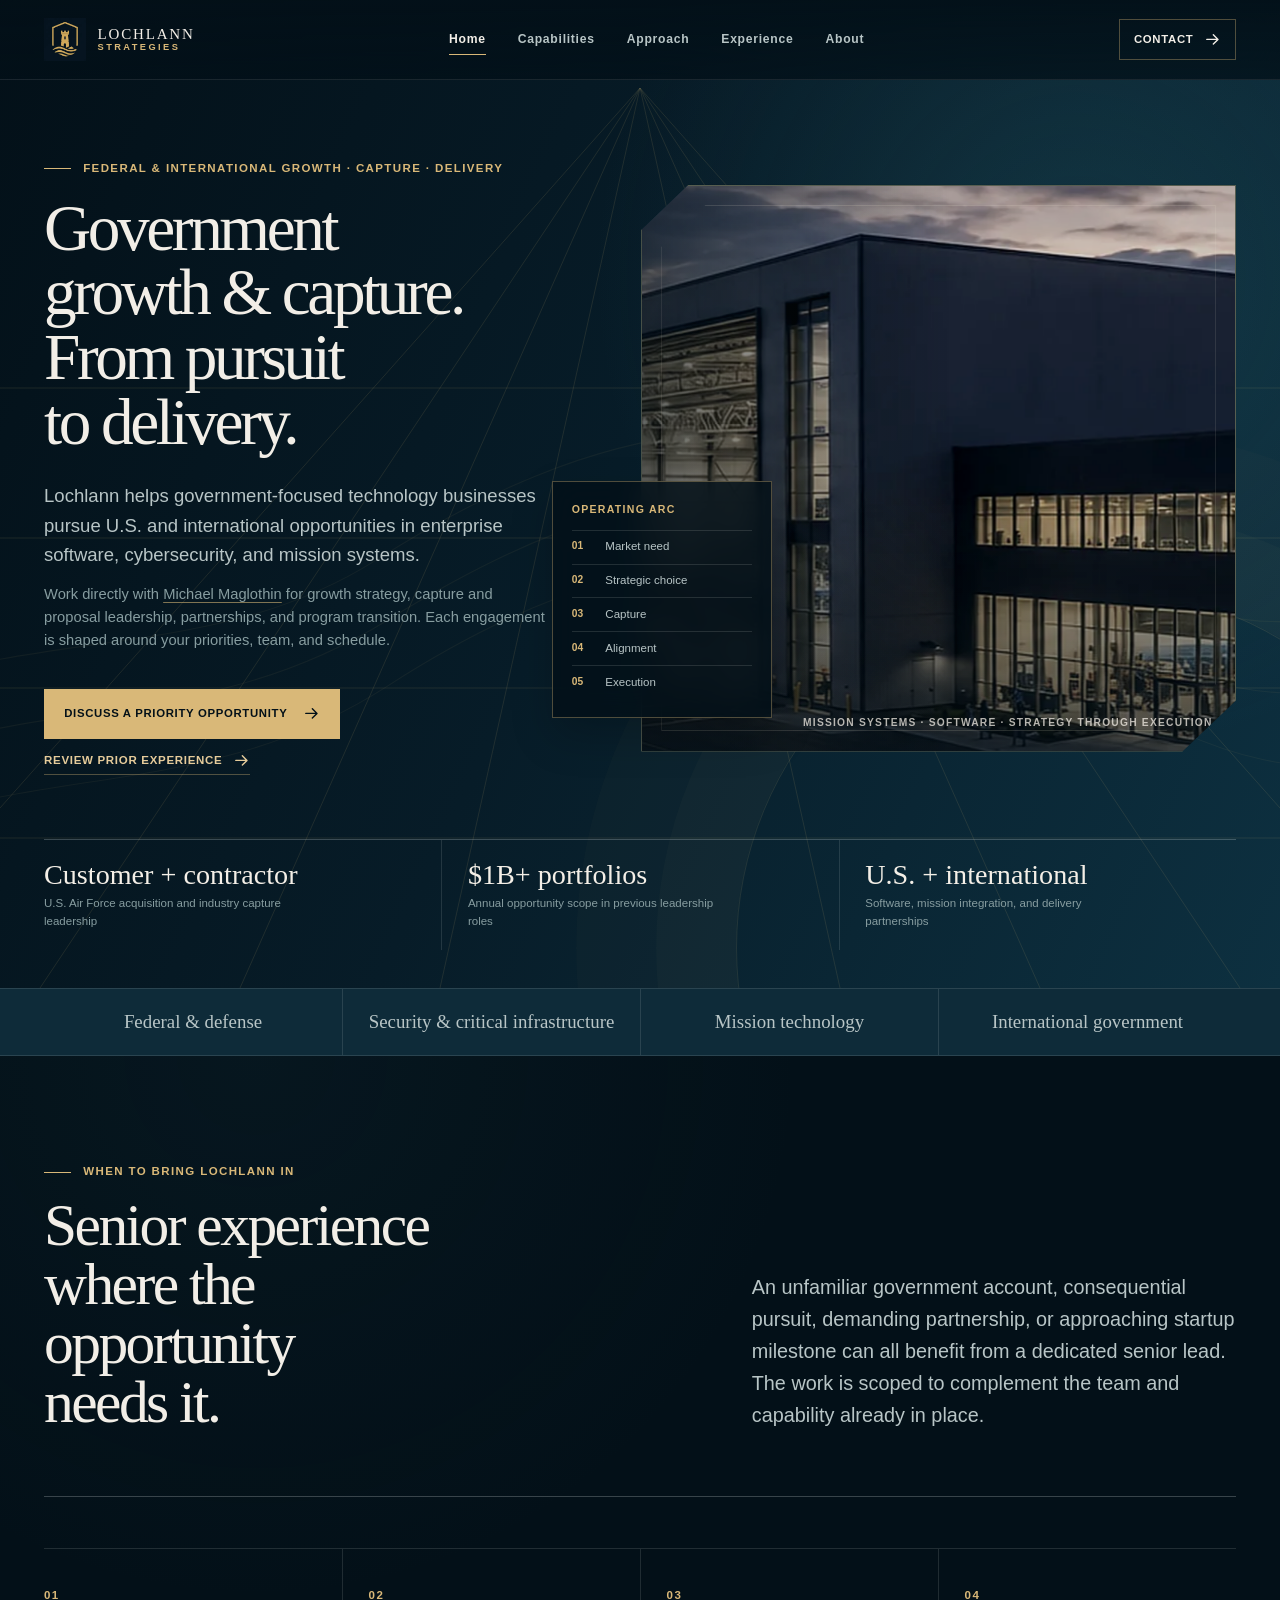
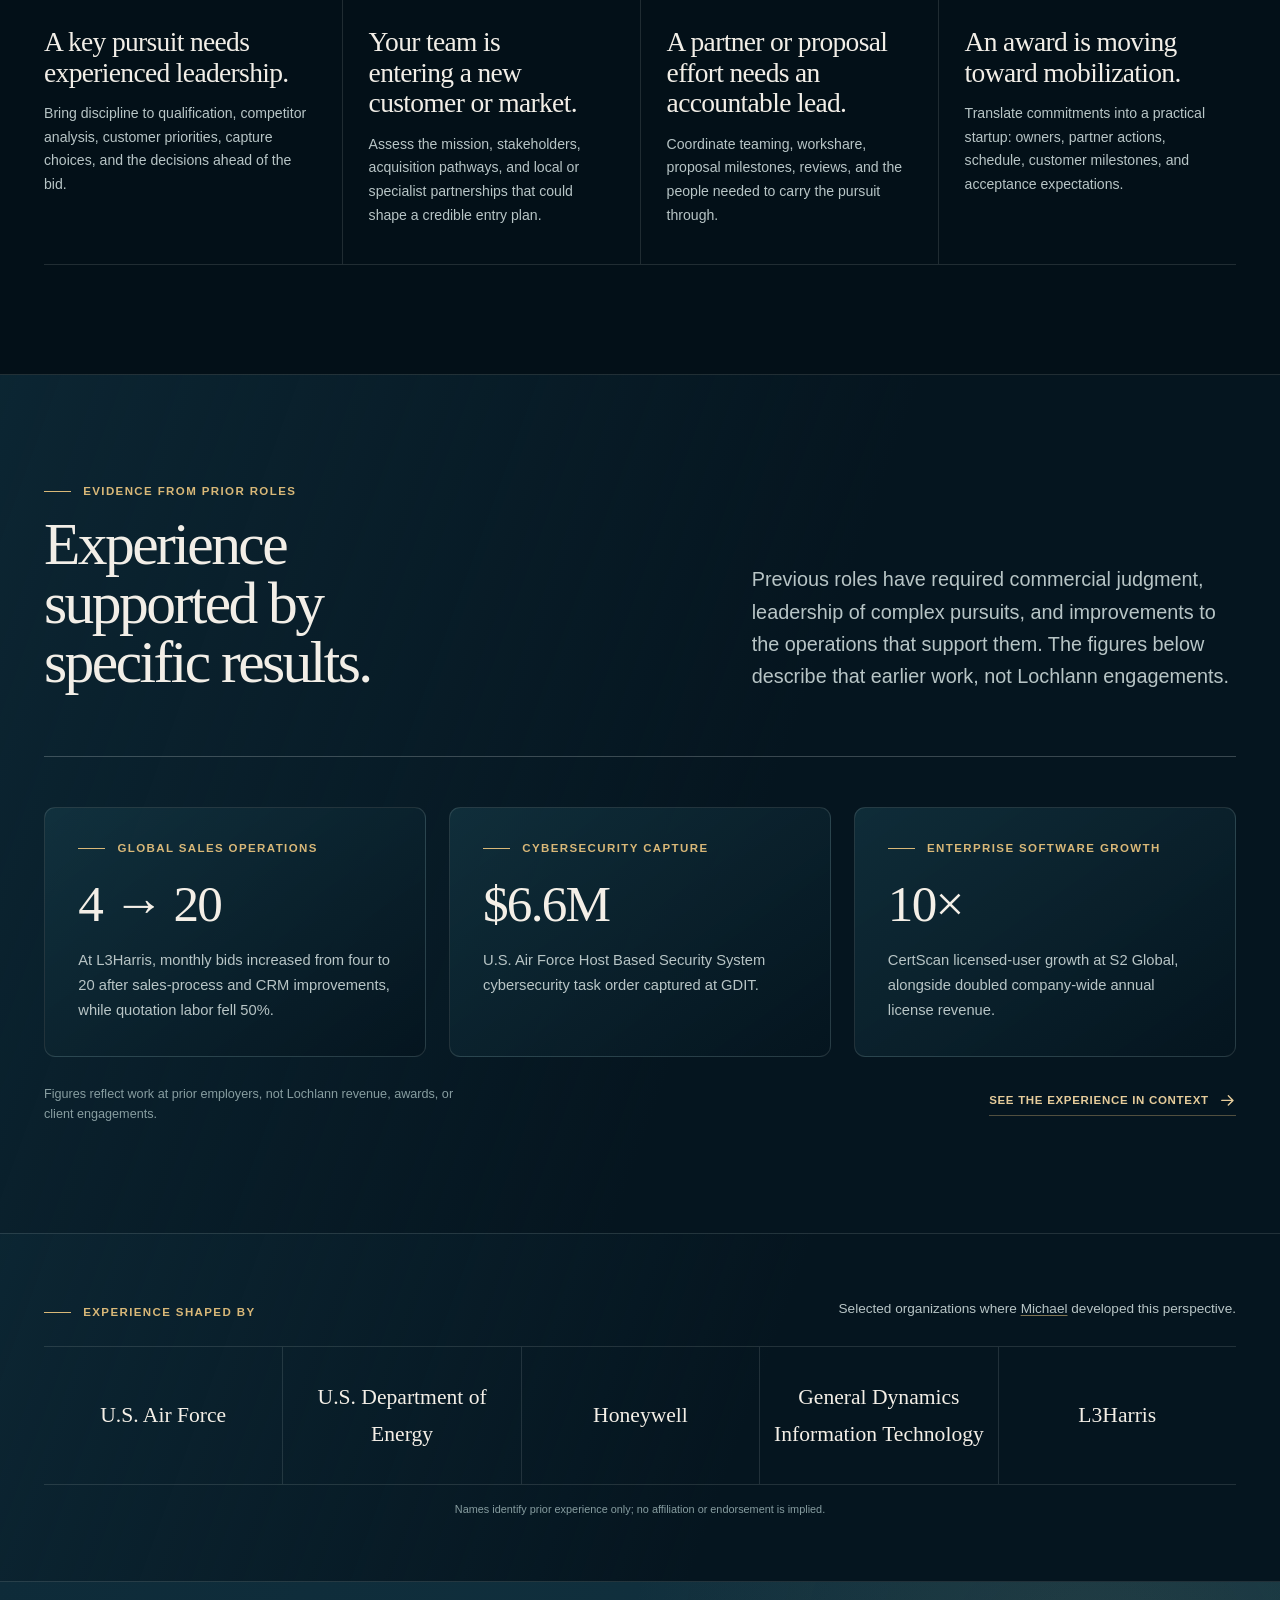
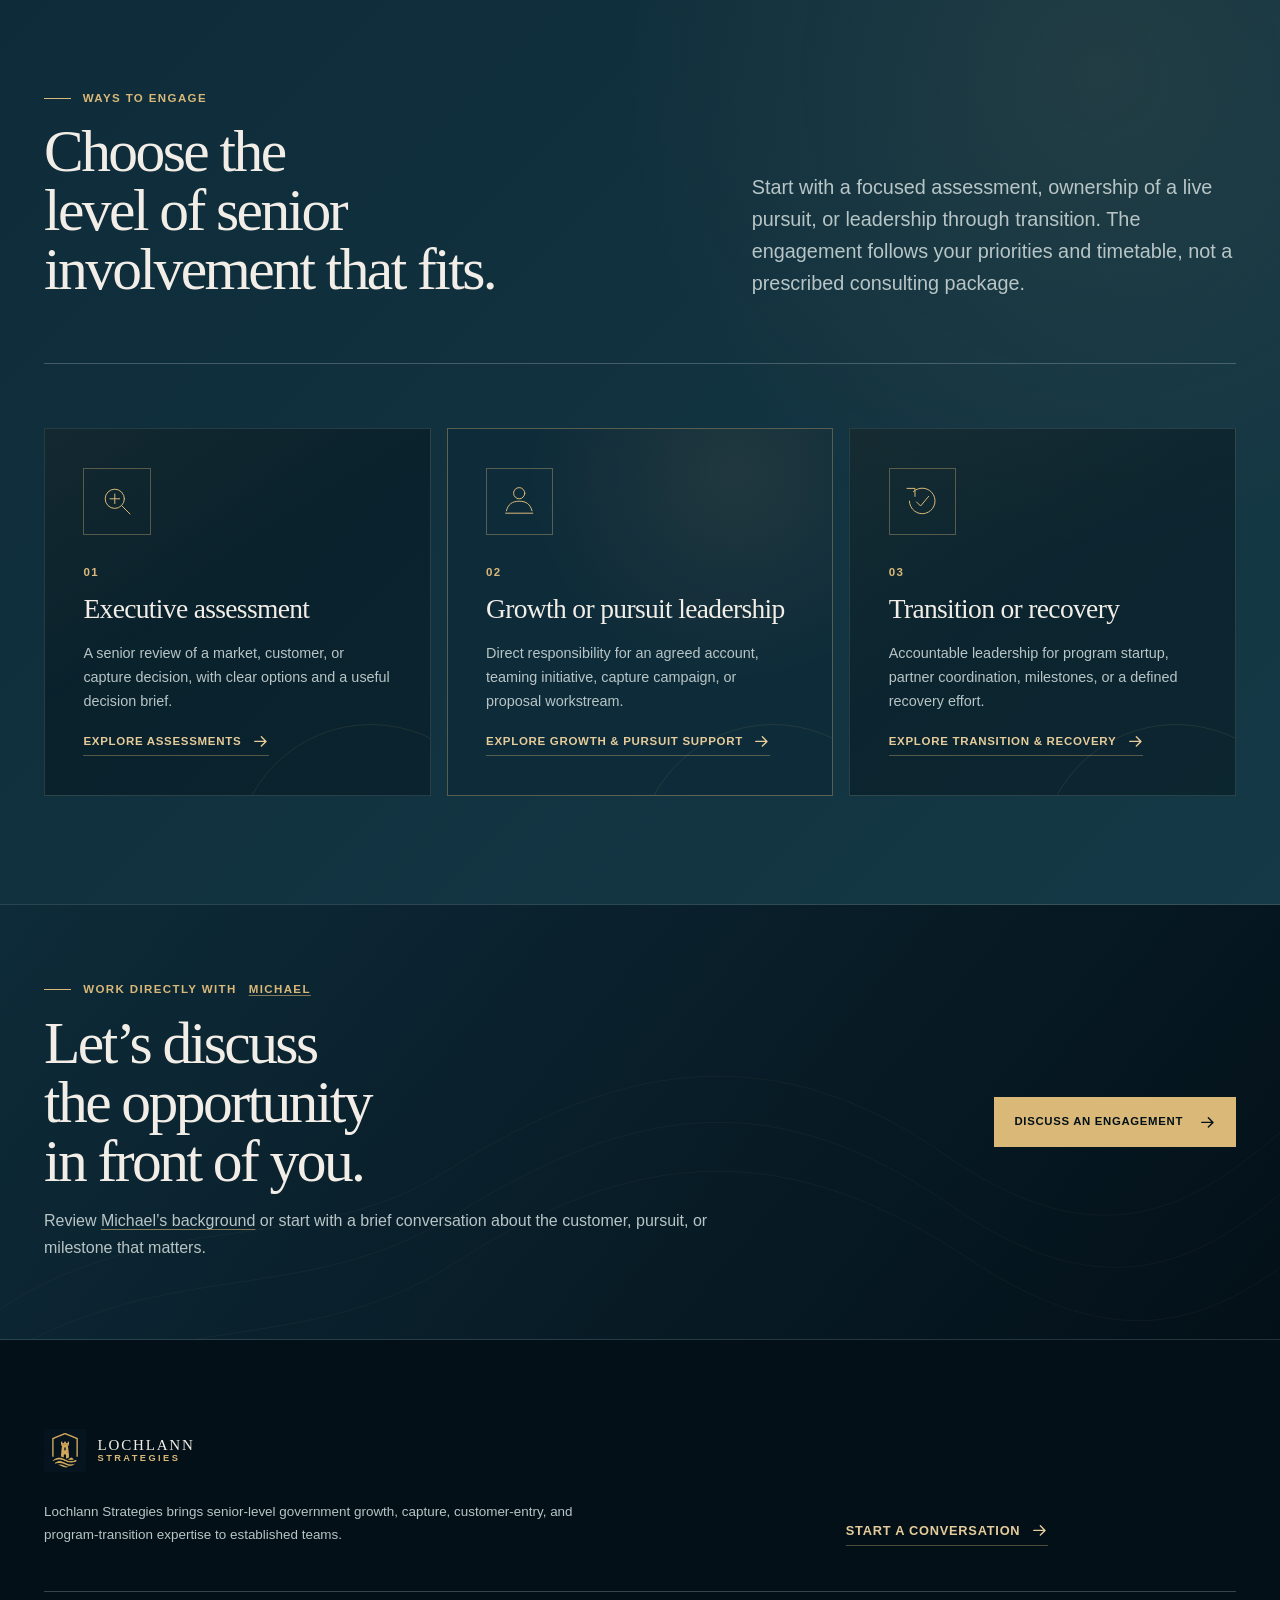
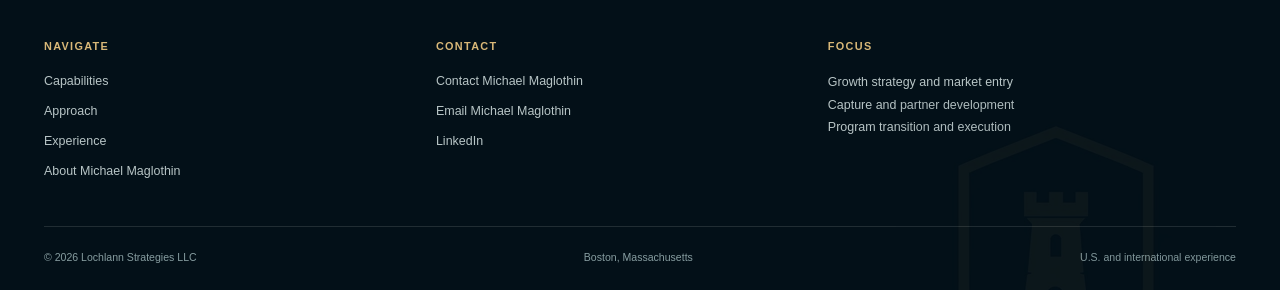
==== commit 6da91f76: "Unify typography weights and navigation font Retain the existing serif and sans-serif font stacks an" ====
--- a/index.html
+++ b/index.html
@@ -32,8 +32,8 @@
       <link href="/assets/lochlann-favicon.png" rel="icon" sizes="96x96" type="image/png"/>
       <link href="/assets/lochlann-apple-touch-icon.png" rel="apple-touch-icon" sizes="180x180"/>
       <link href="site.webmanifest" rel="manifest"/>
-      <link href="assets/lochlann-v17.2.2.css?v=17.2.2" rel="stylesheet"/>
-      <link href="assets/lochlann-v17.4.0.css?v=17.4.2" rel="stylesheet"/>
+      <link href="assets/lochlann-v17.2.2.css?v=20261122.1" rel="stylesheet"/>
+      <link href="assets/lochlann-v17.4.0.css?v=20261122.1" rel="stylesheet"/>
       <link href="assets/lochlann-marketing-audit-20261010.css?v=1" rel="stylesheet"/>
       <script defer src="assets/lochlann-v17.4.0.js?v=17.4.0"></script>
       <script type="application/ld+json">
--- a/assets/lochlann-v17.2.2.css
+++ b/assets/lochlann-v17.2.2.css
@@ -190,8 +190,8 @@
   gap: 0.75rem;
   color: var(--gold-500);
   font-size: 0.72rem;
-  font-weight: 800;
-  letter-spacing: 0.17em;
+  font-weight: 600;
+  letter-spacing: 0.12em;
   line-height: 1.35;
   text-transform: uppercase;
 }
@@ -219,16 +219,16 @@
 .index {
   color: var(--gold-500);
   font-size: 0.72rem;
-  font-weight: 800;
-  letter-spacing: 0.15em;
+  font-weight: 600;
+  letter-spacing: 0.12em;
   line-height: 1;
 }
 
 .card-kicker {
   color: var(--gold-500);
   font-size: 0.72rem;
-  font-weight: 780;
-  letter-spacing: 0.14em;
+  font-weight: 600;
+  letter-spacing: 0.12em;
   text-transform: uppercase;
 }
 
@@ -242,7 +242,7 @@
   background: var(--ivory);
   color: var(--ink-1000);
   font-size: 0.82rem;
-  font-weight: 800;
+  font-weight: 700;
   text-decoration: none;
   transition: transform var(--transition);
 }
@@ -332,7 +332,7 @@
 .brand-text small {
   color: var(--gold-500);
   font-size: 0.64rem;
-  font-weight: 760;
+  font-weight: 700;
   letter-spacing: 0.26em;
 }
 
@@ -348,7 +348,7 @@
   padding-block: 0.55rem;
   color: var(--muted);
   font-size: 0.76rem;
-  font-weight: 690;
+  font-weight: 600;
   letter-spacing: 0.06em;
   text-decoration: none;
   transition: color var(--transition);
@@ -388,8 +388,8 @@
   border: 1px solid var(--gold-line);
   color: var(--text);
   font-size: 0.71rem;
-  font-weight: 800;
-  letter-spacing: 0.11em;
+  font-weight: 700;
+  letter-spacing: 0.06em;
   text-decoration: none;
   text-transform: uppercase;
   transition:
@@ -496,8 +496,8 @@
 .mobile-kicker {
   color: var(--gold-500);
   font-size: 0.68rem;
-  font-weight: 780;
-  letter-spacing: 0.15em;
+  font-weight: 600;
+  letter-spacing: 0.12em;
   text-transform: uppercase;
 }
 
@@ -515,10 +515,11 @@
   padding-block: 0.85rem;
   border-bottom: 1px solid var(--line);
   color: var(--text);
-  font-family: var(--display);
+  font-family: var(--body);
   font-size: clamp(1.7rem, 7vw, 2.6rem);
   line-height: 1;
   text-decoration: none;
+  font-weight: 600;
 }
 
 .mobile-nav a[aria-current="page"] {
@@ -529,7 +530,7 @@
   color: var(--muted-2);
   font-family: var(--body);
   font-size: 0.66rem;
-  font-weight: 780;
+  font-weight: 600;
   letter-spacing: 0.12em;
 }
 
@@ -573,8 +574,8 @@
   background: var(--gold-500);
   color: var(--ink-1000);
   font-size: 0.71rem;
-  font-weight: 820;
-  letter-spacing: 0.11em;
+  font-weight: 700;
+  letter-spacing: 0.06em;
   line-height: 1.2;
   text-decoration: none;
   text-transform: uppercase;
@@ -632,8 +633,8 @@
   border-bottom: 1px solid var(--gold-line);
   color: var(--gold-400);
   font-size: 0.72rem;
-  font-weight: 780;
-  letter-spacing: 0.09em;
+  font-weight: 700;
+  letter-spacing: 0.06em;
   line-height: 1.4;
   padding-bottom: 0.35rem;
   text-decoration: none;
@@ -860,8 +861,8 @@
   bottom: 1.2rem;
   color: rgba(244, 239, 231, 0.74);
   font-size: 0.64rem;
-  font-weight: 760;
-  letter-spacing: 0.14em;
+  font-weight: 600;
+  letter-spacing: 0.12em;
   text-transform: uppercase;
 }
 
@@ -884,8 +885,8 @@
   border-bottom: 1px solid var(--line);
   color: var(--gold-500);
   font-size: 0.66rem;
-  font-weight: 800;
-  letter-spacing: 0.16em;
+  font-weight: 600;
+  letter-spacing: 0.12em;
   text-transform: uppercase;
 }
 
@@ -911,7 +912,7 @@
 .operating-arc li span {
   color: var(--gold-500);
   font-size: 0.64rem;
-  font-weight: 800;
+  font-weight: 600;
 }
 
 .hero-proof-strip {
@@ -1098,7 +1099,7 @@
   border-bottom: 1px solid var(--line);
   color: var(--text);
   font-size: 0.71rem;
-  font-weight: 690;
+  font-weight: 600;
   letter-spacing: 0.03em;
 }
 
@@ -1508,7 +1509,7 @@
   border: 1px solid var(--line);
   color: var(--muted);
   font-size: 0.67rem;
-  font-weight: 700;
+  font-weight: 600;
   letter-spacing: 0.04em;
   line-height: 1.2;
 }
@@ -1589,8 +1590,8 @@
   gap: 1.2rem;
   color: var(--gold-500);
   font-size: 0.7rem;
-  font-weight: 800;
-  letter-spacing: 0.16em;
+  font-weight: 600;
+  letter-spacing: 0.12em;
 }
 
 .mode-icon {
@@ -1619,7 +1620,7 @@
   border-bottom: 1px solid var(--line);
   color: var(--muted);
   font-size: 0.72rem;
-  font-weight: 690;
+  font-weight: 600;
   letter-spacing: 0.03em;
 }
 
@@ -1665,7 +1666,7 @@
   box-shadow: 0 0 0 0.7rem rgba(14, 43, 57, 0.9);
   color: var(--gold-400);
   font-size: 0.65rem;
-  font-weight: 800;
+  font-weight: 600;
 }
 
 .cadence-path h3 {
@@ -1793,8 +1794,8 @@
 .experience-hero-caption span {
   color: var(--gold-500);
   font-size: 0.71rem;
-  font-weight: 780;
-  letter-spacing: 0.15em;
+  font-weight: 600;
+  letter-spacing: 0.12em;
   text-transform: uppercase;
 }
 
@@ -1880,8 +1881,8 @@
   margin-top: 2rem;
   color: var(--muted-2);
   font-size: 0.68rem;
-  font-weight: 720;
-  letter-spacing: 0.1em;
+  font-weight: 600;
+  letter-spacing: 0.12em;
   text-transform: uppercase;
 }
 
@@ -2044,7 +2045,7 @@
   margin-top: 0.2rem;
   color: var(--gold-500);
   font-size: 0.68rem;
-  font-weight: 780;
+  font-weight: 600;
   letter-spacing: 0.12em;
   text-transform: uppercase;
 }
@@ -2063,8 +2064,8 @@
 .about-hero-ledger dt {
   color: var(--muted-2);
   font-size: 0.66rem;
-  font-weight: 760;
-  letter-spacing: 0.11em;
+  font-weight: 600;
+  letter-spacing: 0.12em;
   text-transform: uppercase;
 }
 
@@ -2174,7 +2175,7 @@
   left: 1.5rem;
   color: rgba(244, 239, 231, 0.72);
   font-size: 0.66rem;
-  font-weight: 700;
+  font-weight: 600;
   letter-spacing: 0.08em;
 }
 
@@ -2251,7 +2252,7 @@
   margin-top: 0.2rem;
   color: var(--gold-500);
   font-size: 0.71rem;
-  font-weight: 780;
+  font-weight: 600;
   letter-spacing: 0.12em;
   text-transform: uppercase;
 }
@@ -2468,8 +2469,8 @@
   margin-bottom: 1rem;
   color: var(--gold-500);
   font-size: 0.68rem;
-  font-weight: 800;
-  letter-spacing: 0.16em;
+  font-weight: 600;
+  letter-spacing: 0.12em;
   text-transform: uppercase;
 }
 
--- a/assets/lochlann-v17.4.0.css
+++ b/assets/lochlann-v17.4.0.css
@@ -36,8 +36,8 @@
   padding-top: 0.22rem;
   color: var(--gold-500);
   font-size: 0.7rem;
-  font-weight: 800;
-  letter-spacing: 0.1em;
+  font-weight: 600;
+  letter-spacing: 0.12em;
   line-height: 1.45;
   text-transform: uppercase;
 }
@@ -215,7 +215,7 @@
   border-right: 1px solid var(--line);
   color: var(--muted);
   font-size: 0.68rem;
-  font-weight: 720;
+  font-weight: 600;
   letter-spacing: 0.045em;
   line-height: 1.4;
 }
@@ -359,14 +359,14 @@
   padding-left: .85rem;
   border-left: 2px solid var(--gold-500);
   color: var(--ivory);
-  font-weight: 550;
+  font-weight: 600;
   line-height: 1.55;
 }
 .capability-grid.solution-grid .tag-list { margin-top: 1.5rem; }
 .evidence-story-card .story-evidence { margin-top: 1rem; }
 .evidence-story-card .story-evidence strong {
   color: var(--gold-400);
-  font-weight: 750;
+  font-weight: 700;
 }
 .evidence-story-card .story-relevance {
   margin-top: 1.15rem;
@@ -390,6 +390,6 @@
   .capability-grid.solution-grid .capability-card { padding: 1.35rem; }
   .button, .hero-home-copy .button, .page-hero-actions .button, .contact-closing .button {
     font-size: .78rem;
-    letter-spacing: .045em;
-  }
-}
+    letter-spacing: 0.06em;
+  }
+}
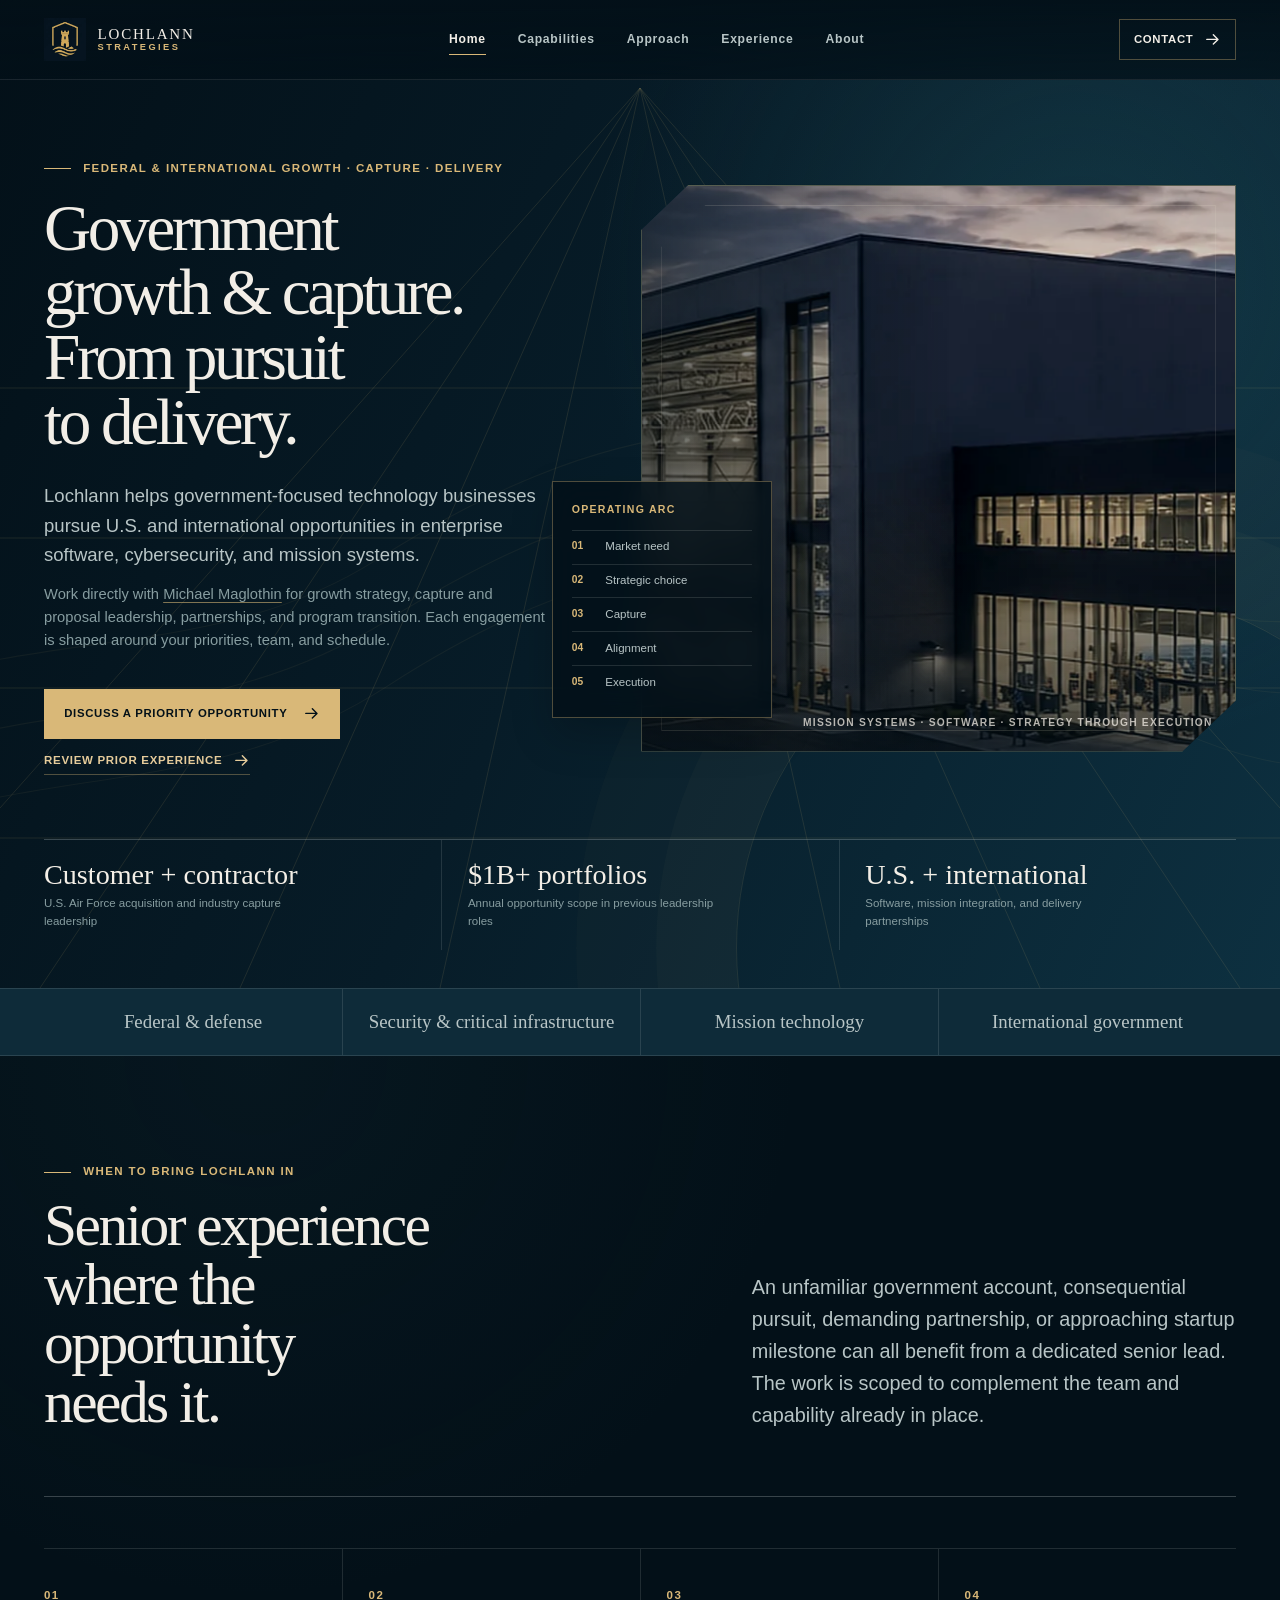
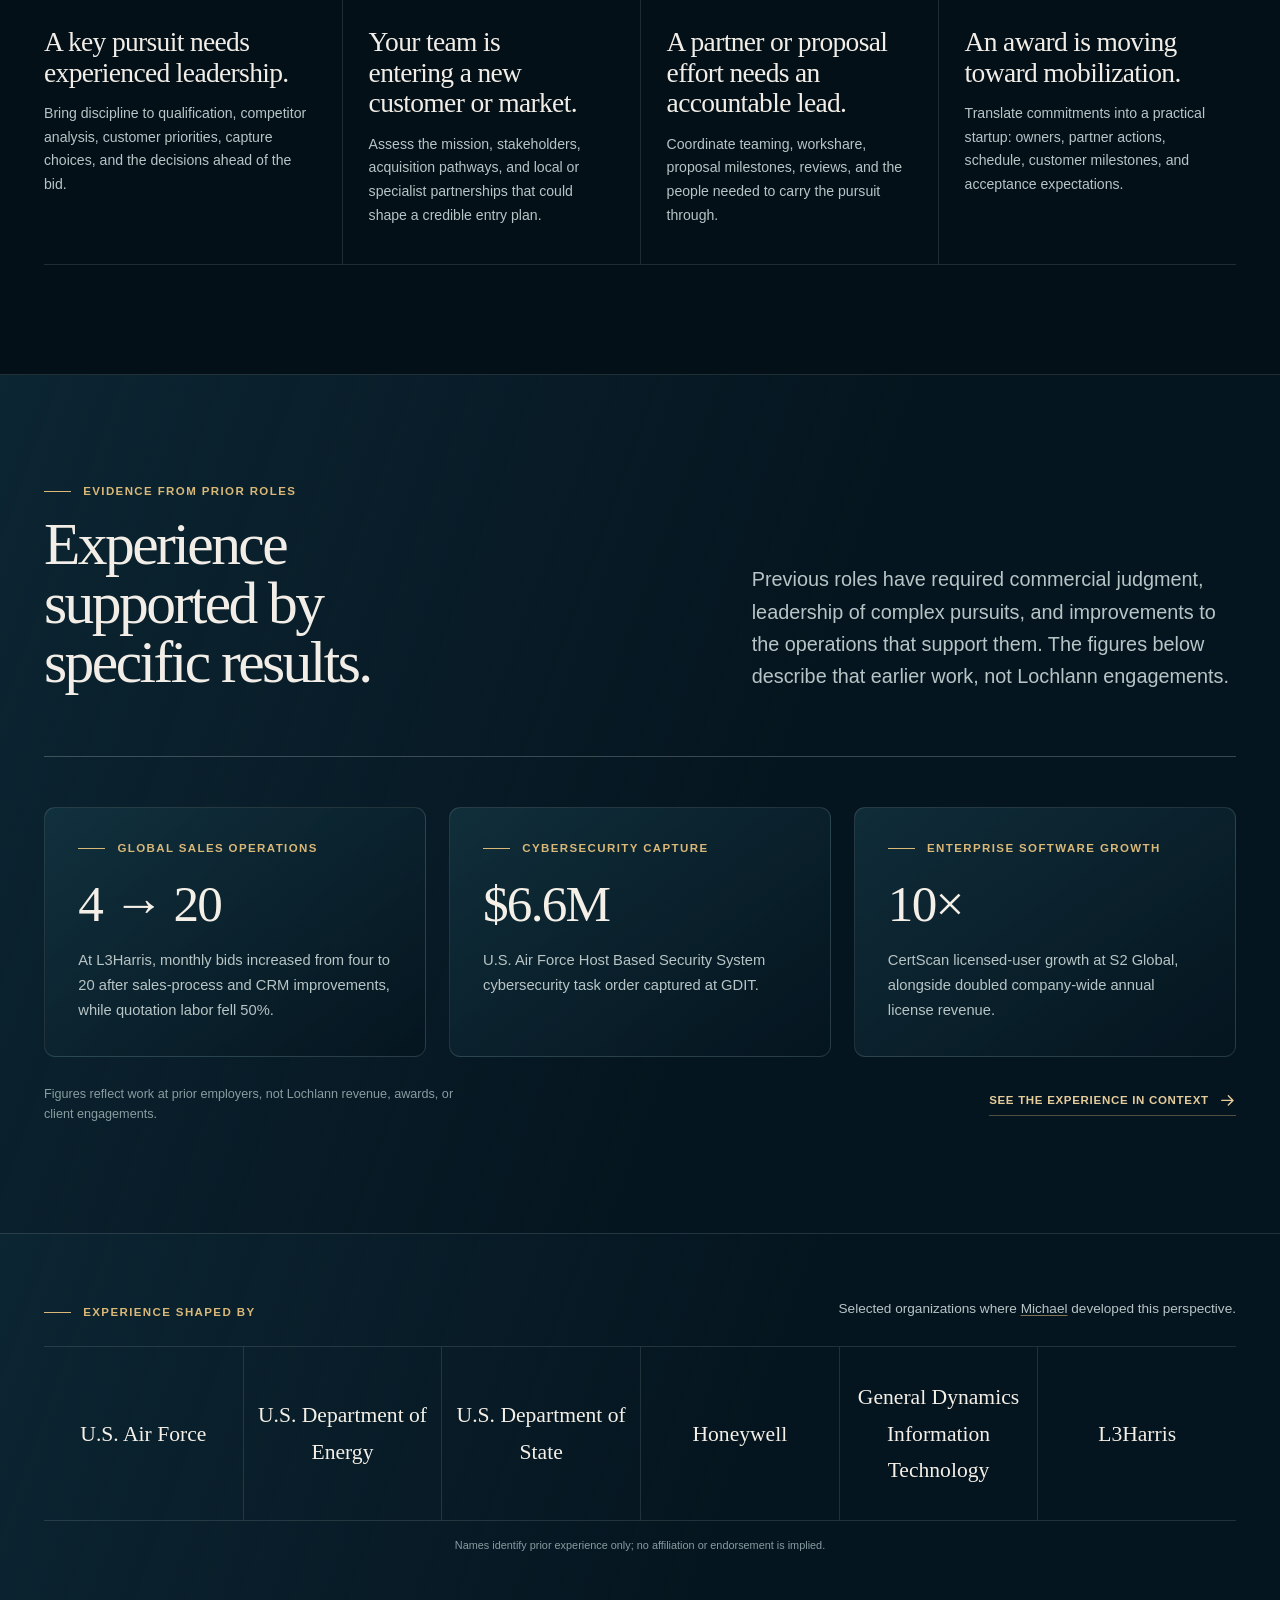
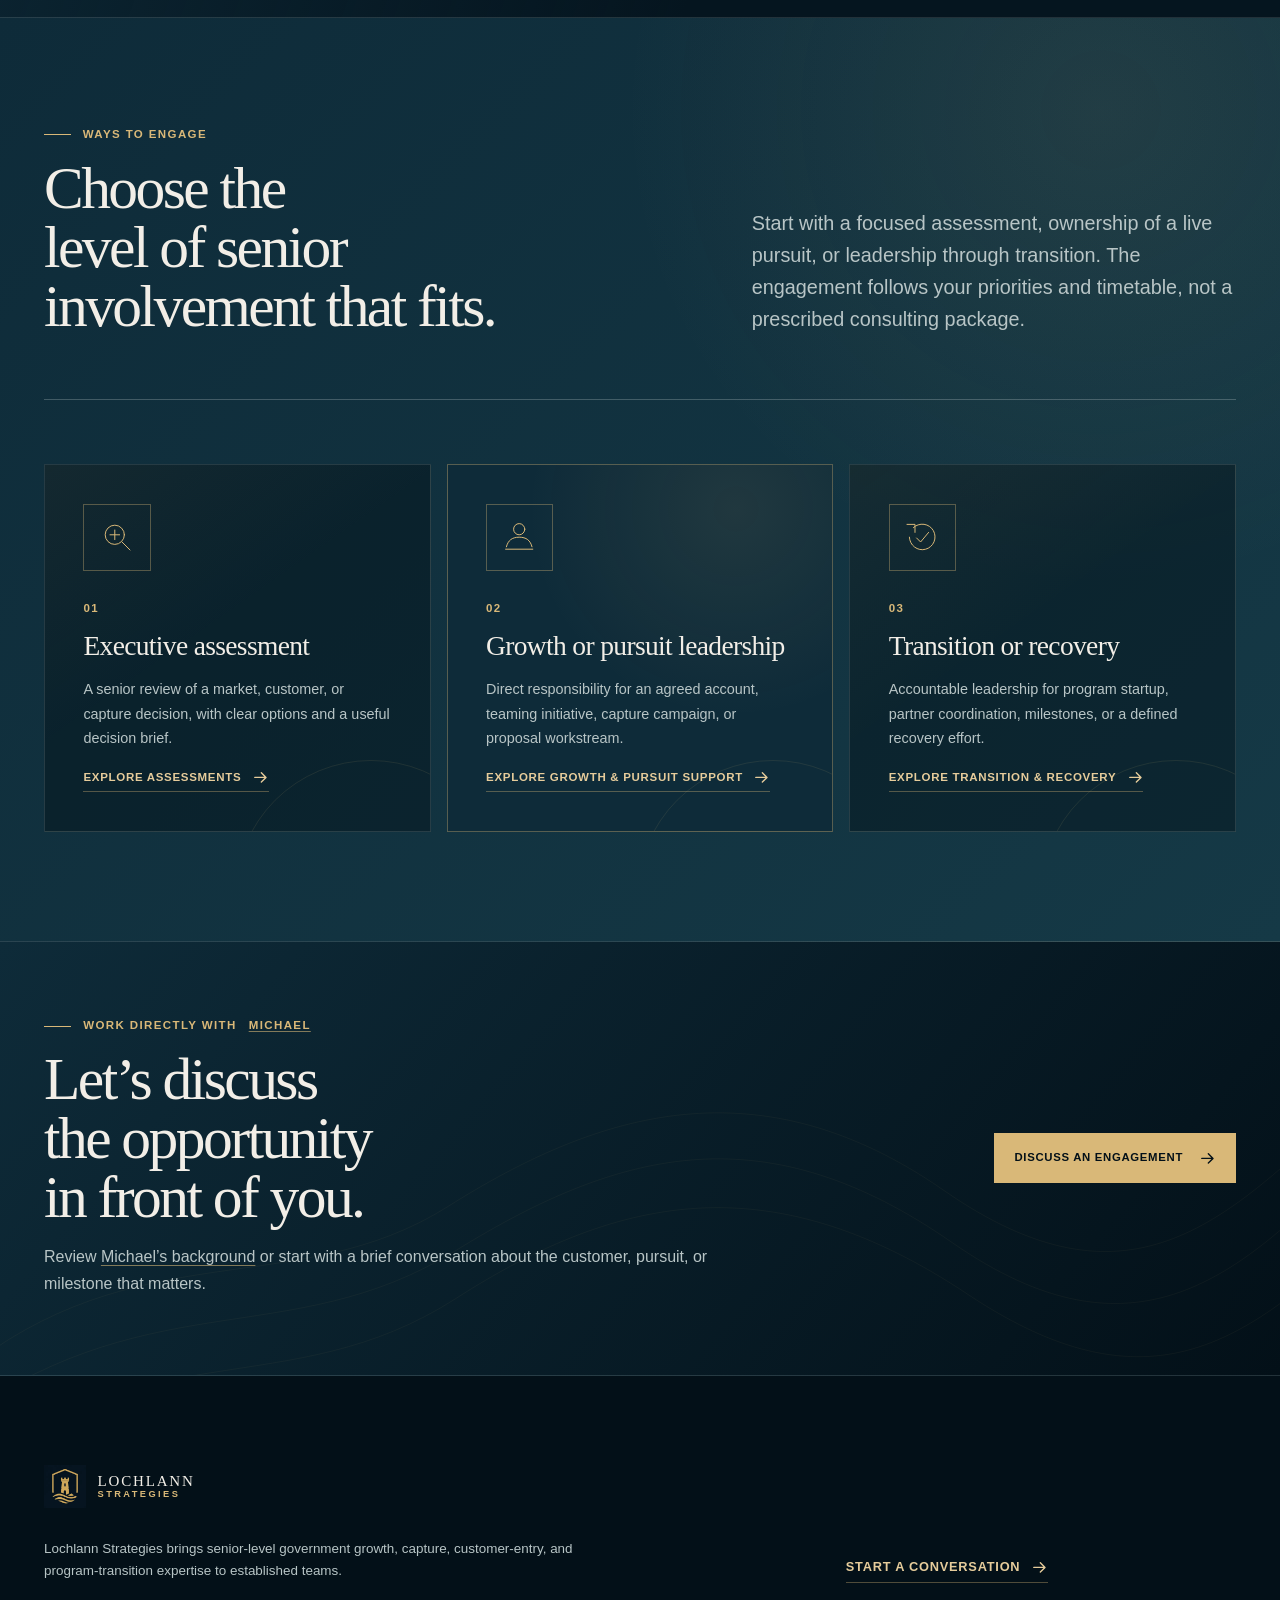
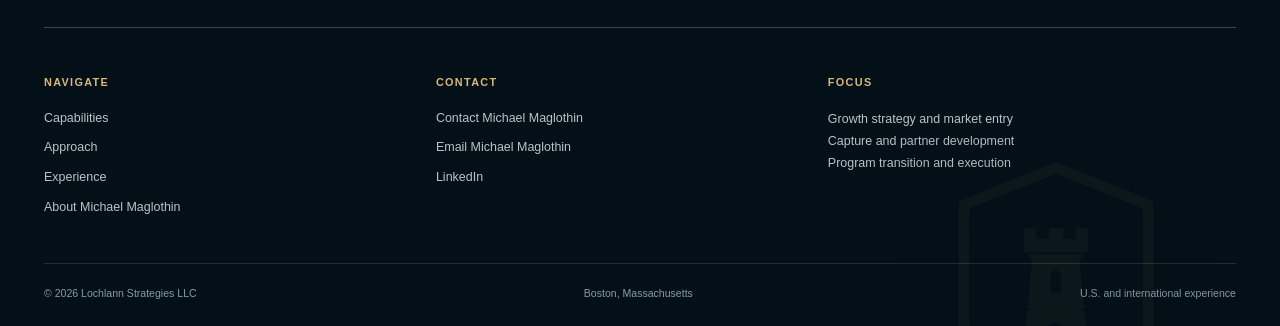
==== commit ca220565: "Add U.S. Department of State to experience organization lists Include the Department of State after " ====
--- a/index.html
+++ b/index.html
@@ -32,7 +32,7 @@
       <link href="/assets/lochlann-favicon.png" rel="icon" sizes="96x96" type="image/png"/>
       <link href="/assets/lochlann-apple-touch-icon.png" rel="apple-touch-icon" sizes="180x180"/>
       <link href="site.webmanifest" rel="manifest"/>
-      <link href="assets/lochlann-v17.2.2.css?v=20261122.1" rel="stylesheet"/>
+      <link href="assets/lochlann-v17.2.2.css?v=20261122.2" rel="stylesheet"/>
       <link href="assets/lochlann-v17.4.0.css?v=20261122.1" rel="stylesheet"/>
       <link href="assets/lochlann-marketing-audit-20261010.css?v=1" rel="stylesheet"/>
       <script defer src="assets/lochlann-v17.4.0.js?v=17.4.0"></script>
@@ -225,7 +225,7 @@
   </section>
 
   <section class="credential-section surface-ink">
-    <div class="container" data-reveal=""><div class="credential-heading"><p class="eyebrow">Experience shaped by</p><p>Selected organizations where <a class="person-mention" href="about.html">Michael</a> developed this perspective.</p></div><ul aria-label="Selected organizations from Michael Maglothin’s experience" class="credential-list"><li>U.S. Air Force</li><li>U.S. Department of Energy</li><li>Honeywell</li><li>General Dynamics Information Technology</li><li>L3Harris</li></ul><p class="credential-note">Names identify prior experience only; no affiliation or endorsement is implied.</p></div>
+    <div class="container" data-reveal=""><div class="credential-heading"><p class="eyebrow">Experience shaped by</p><p>Selected organizations where <a class="person-mention" href="about.html">Michael</a> developed this perspective.</p></div><ul aria-label="Selected organizations from Michael Maglothin’s experience" class="credential-list"><li>U.S. Air Force</li><li>U.S. Department of Energy</li><li>U.S. Department of State</li><li>Honeywell</li><li>General Dynamics Information Technology</li><li>L3Harris</li></ul><p class="credential-note">Names identify prior experience only; no affiliation or endorsement is implied.</p></div>
   </section>
 
   <section class="section surface-slate">
--- a/assets/lochlann-v17.2.2.css
+++ b/assets/lochlann-v17.2.2.css
@@ -1131,7 +1131,7 @@
 
 .credential-list {
   display: grid;
-  grid-template-columns: repeat(5, minmax(0, 1fr));
+  grid-template-columns: repeat(6, minmax(0, 1fr));
   list-style: none;
 }
 
@@ -2815,9 +2815,7 @@
     grid-column: span 2;
   }
 
-  .credential-list li:nth-child(4),
-  .credential-list li:nth-child(5) {
-    grid-column: span 3;
+  .credential-list li:nth-child(n + 4) {
     border-top: 1px solid var(--line);
   }
 
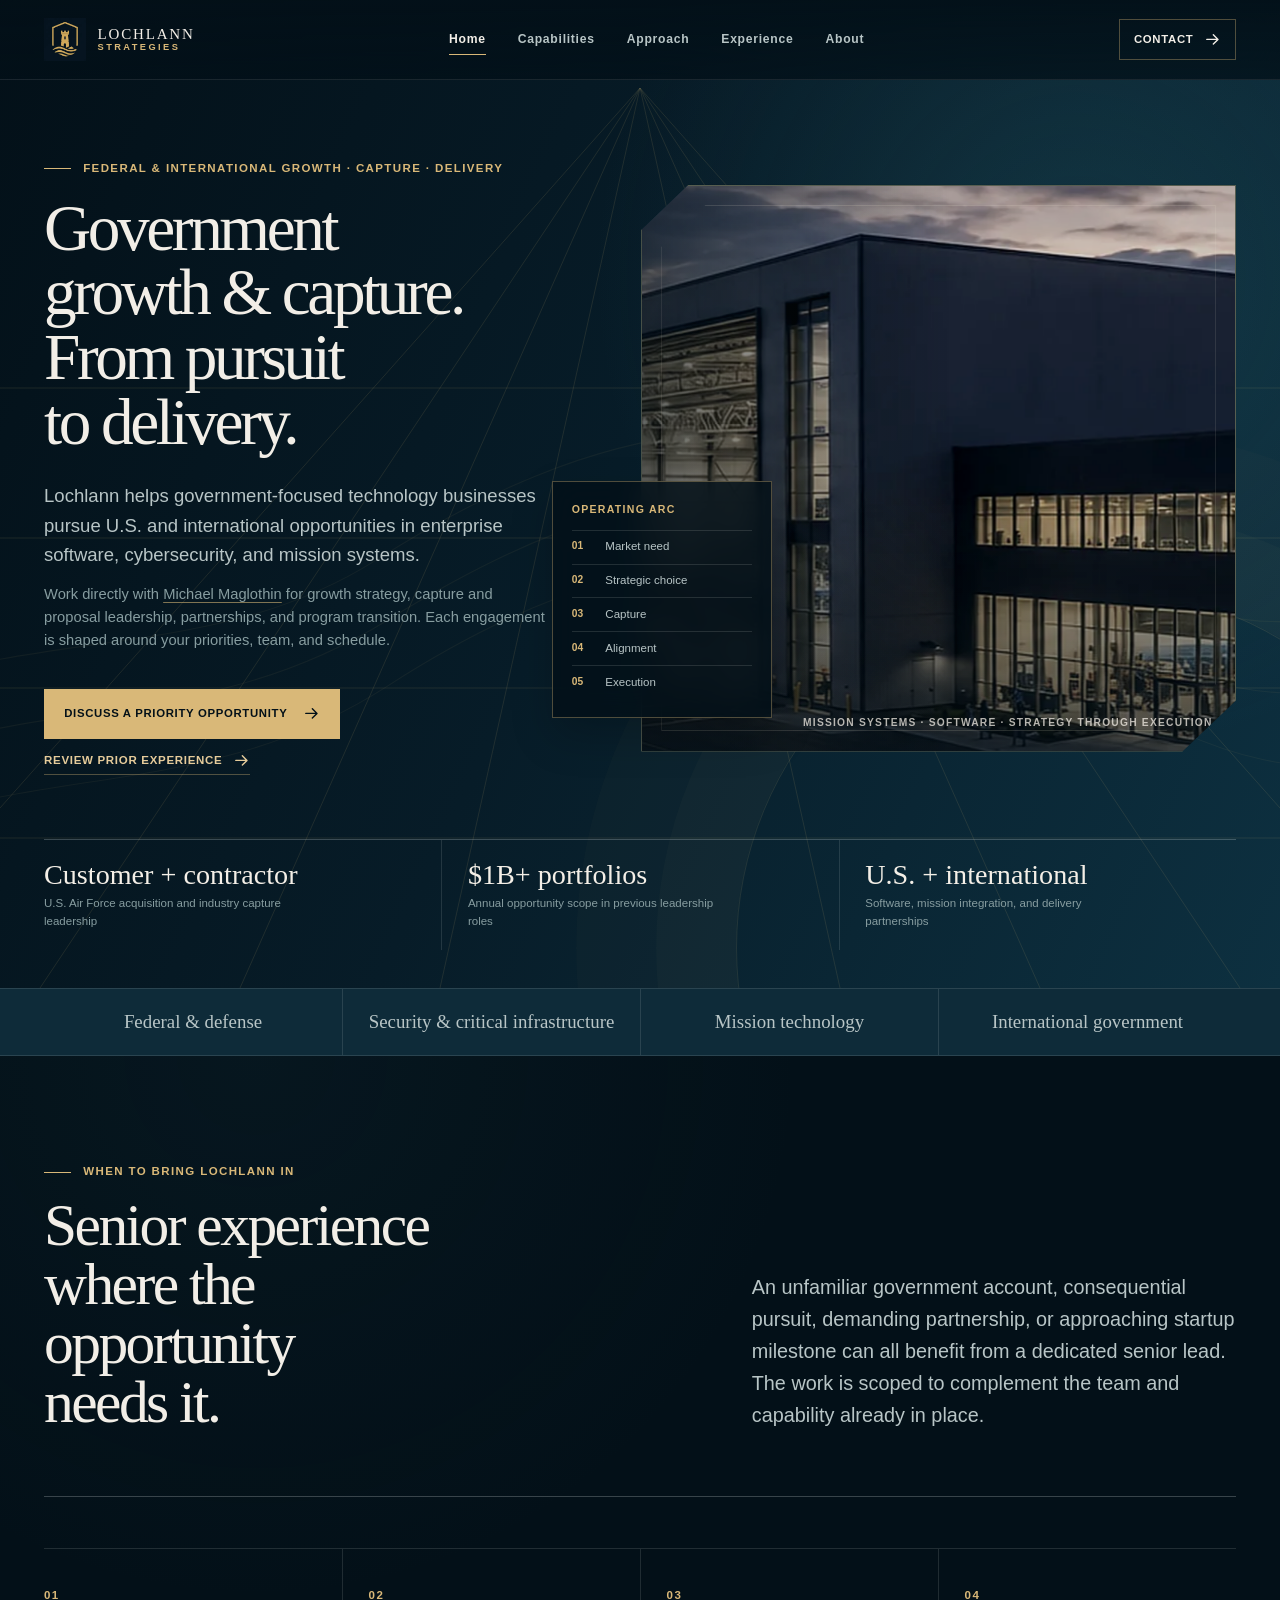
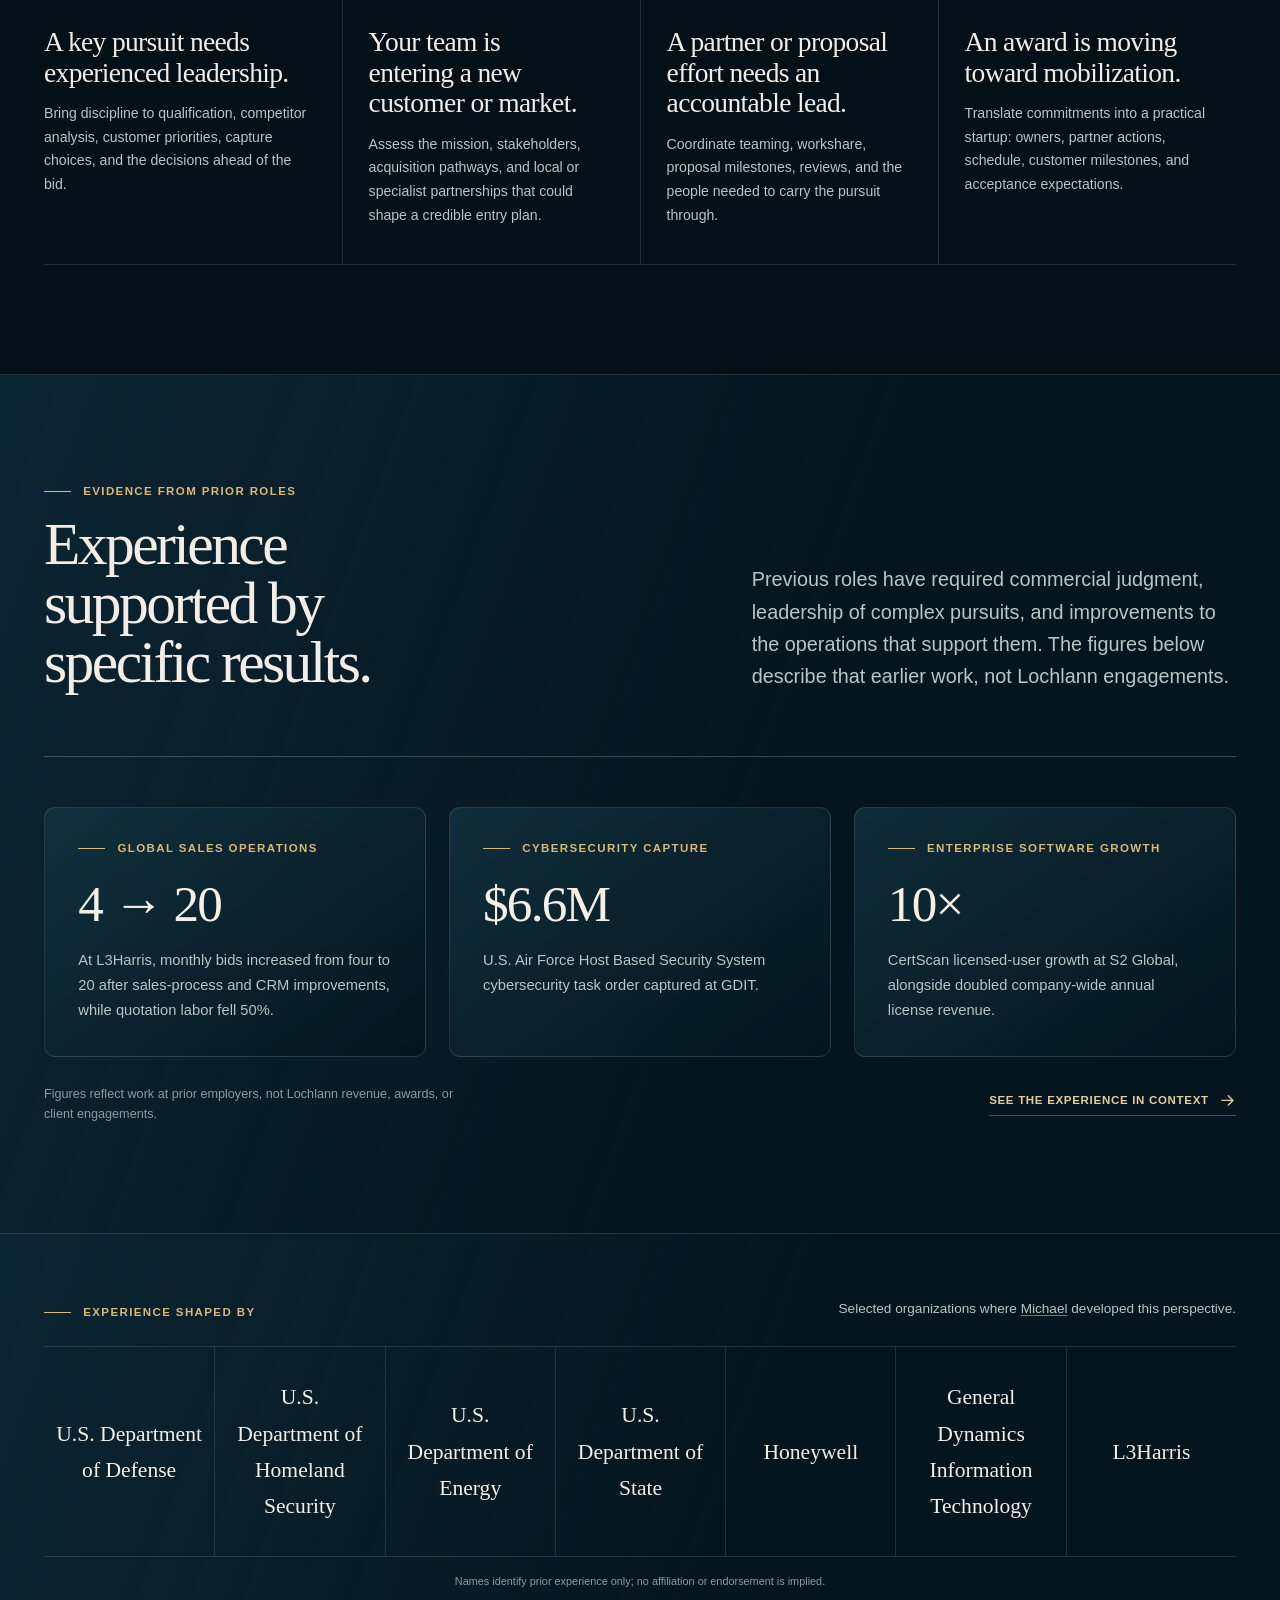
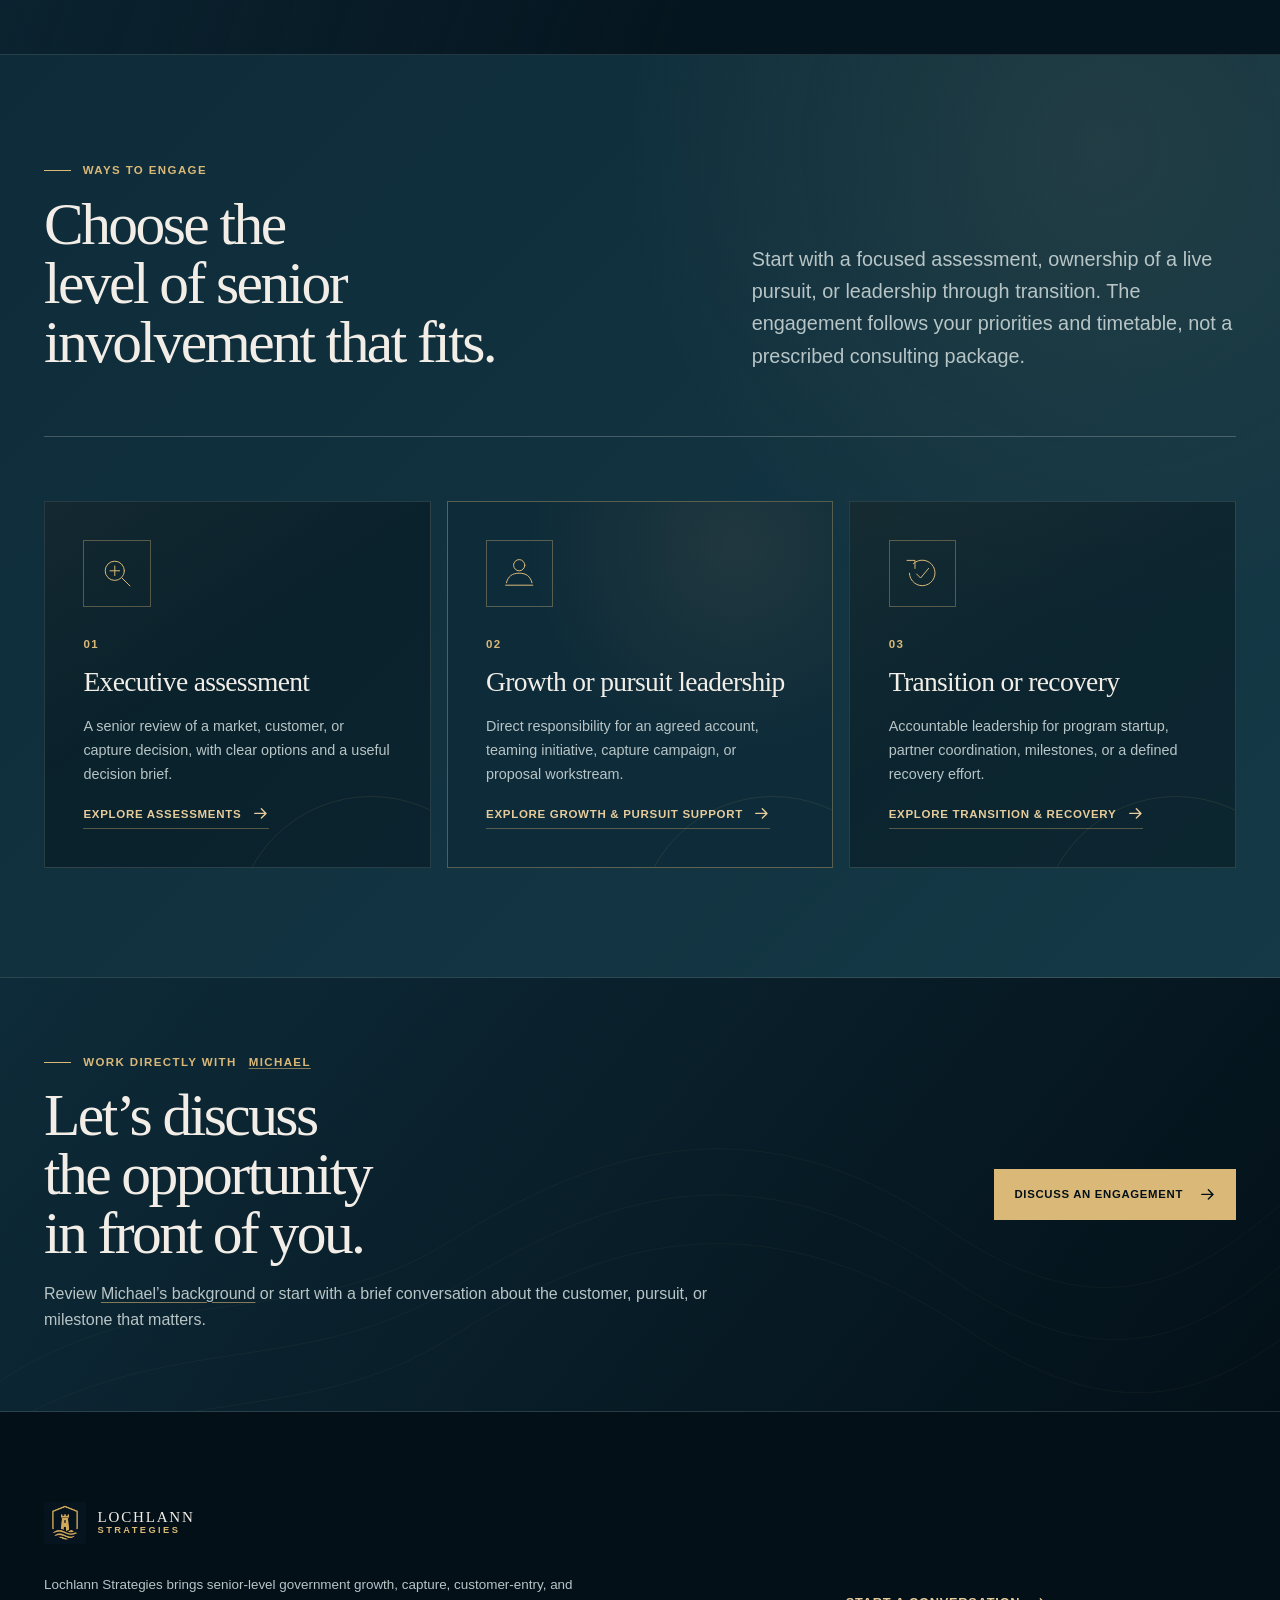
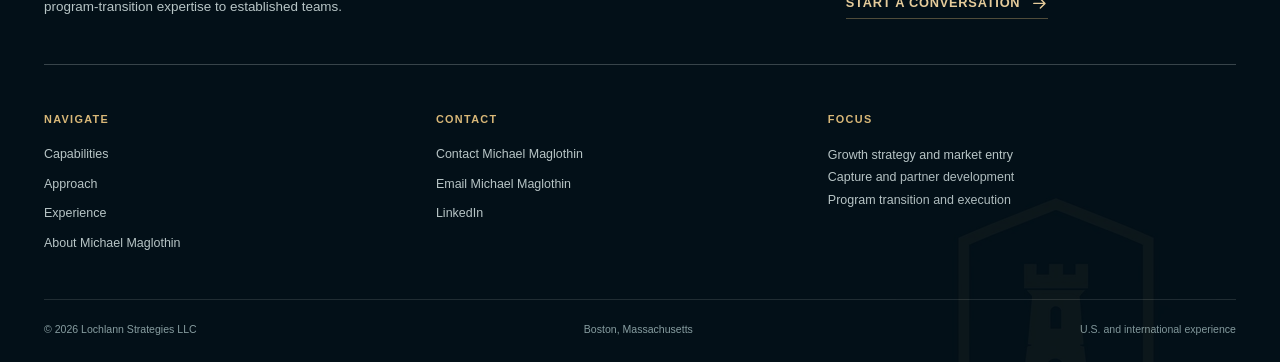
==== commit 28760be5: "Represent DoD and DHS in experience organization lists Replace U.S. Air Force with U.S. Department o" ====
--- a/index.html
+++ b/index.html
@@ -32,7 +32,7 @@
       <link href="/assets/lochlann-favicon.png" rel="icon" sizes="96x96" type="image/png"/>
       <link href="/assets/lochlann-apple-touch-icon.png" rel="apple-touch-icon" sizes="180x180"/>
       <link href="site.webmanifest" rel="manifest"/>
-      <link href="assets/lochlann-v17.2.2.css?v=20261122.2" rel="stylesheet"/>
+      <link href="assets/lochlann-v17.2.2.css?v=20261122.3" rel="stylesheet"/>
       <link href="assets/lochlann-v17.4.0.css?v=20261122.1" rel="stylesheet"/>
       <link href="assets/lochlann-marketing-audit-20261010.css?v=1" rel="stylesheet"/>
       <script defer src="assets/lochlann-v17.4.0.js?v=17.4.0"></script>
@@ -225,7 +225,7 @@
   </section>
 
   <section class="credential-section surface-ink">
-    <div class="container" data-reveal=""><div class="credential-heading"><p class="eyebrow">Experience shaped by</p><p>Selected organizations where <a class="person-mention" href="about.html">Michael</a> developed this perspective.</p></div><ul aria-label="Selected organizations from Michael Maglothin’s experience" class="credential-list"><li>U.S. Air Force</li><li>U.S. Department of Energy</li><li>U.S. Department of State</li><li>Honeywell</li><li>General Dynamics Information Technology</li><li>L3Harris</li></ul><p class="credential-note">Names identify prior experience only; no affiliation or endorsement is implied.</p></div>
+    <div class="container" data-reveal=""><div class="credential-heading"><p class="eyebrow">Experience shaped by</p><p>Selected organizations where <a class="person-mention" href="about.html">Michael</a> developed this perspective.</p></div><ul aria-label="Selected organizations from Michael Maglothin’s experience" class="credential-list"><li>U.S. Department of Defense</li><li>U.S. Department of Homeland Security</li><li>U.S. Department of Energy</li><li>U.S. Department of State</li><li>Honeywell</li><li>General Dynamics Information Technology</li><li>L3Harris</li></ul><p class="credential-note">Names identify prior experience only; no affiliation or endorsement is implied.</p></div>
   </section>
 
   <section class="section surface-slate">
--- a/assets/lochlann-v17.2.2.css
+++ b/assets/lochlann-v17.2.2.css
@@ -1131,7 +1131,7 @@
 
 .credential-list {
   display: grid;
-  grid-template-columns: repeat(6, minmax(0, 1fr));
+  grid-template-columns: repeat(7, minmax(0, 1fr));
   list-style: none;
 }
 
@@ -2808,18 +2808,19 @@
   }
 
   .credential-list {
-    grid-template-columns: repeat(6, minmax(0, 1fr));
+    grid-template-columns: repeat(12, minmax(0, 1fr));
   }
 
   .credential-list li {
-    grid-column: span 2;
-  }
-
-  .credential-list li:nth-child(n + 4) {
+    grid-column: span 3;
+  }
+
+  .credential-list li:nth-child(n + 5) {
+    grid-column: span 4;
     border-top: 1px solid var(--line);
   }
 
-  .credential-list li:nth-child(4) {
+  .credential-list li:nth-child(5) {
     border-left: 0;
   }
 
@@ -3021,8 +3022,7 @@
 
   .credential-list li,
   .credential-list li:first-child,
-  .credential-list li:nth-child(4),
-  .credential-list li:nth-child(5) {
+  .credential-list li:nth-child(n + 5) {
     grid-column: auto;
     min-height: 0;
     justify-content: flex-start;
